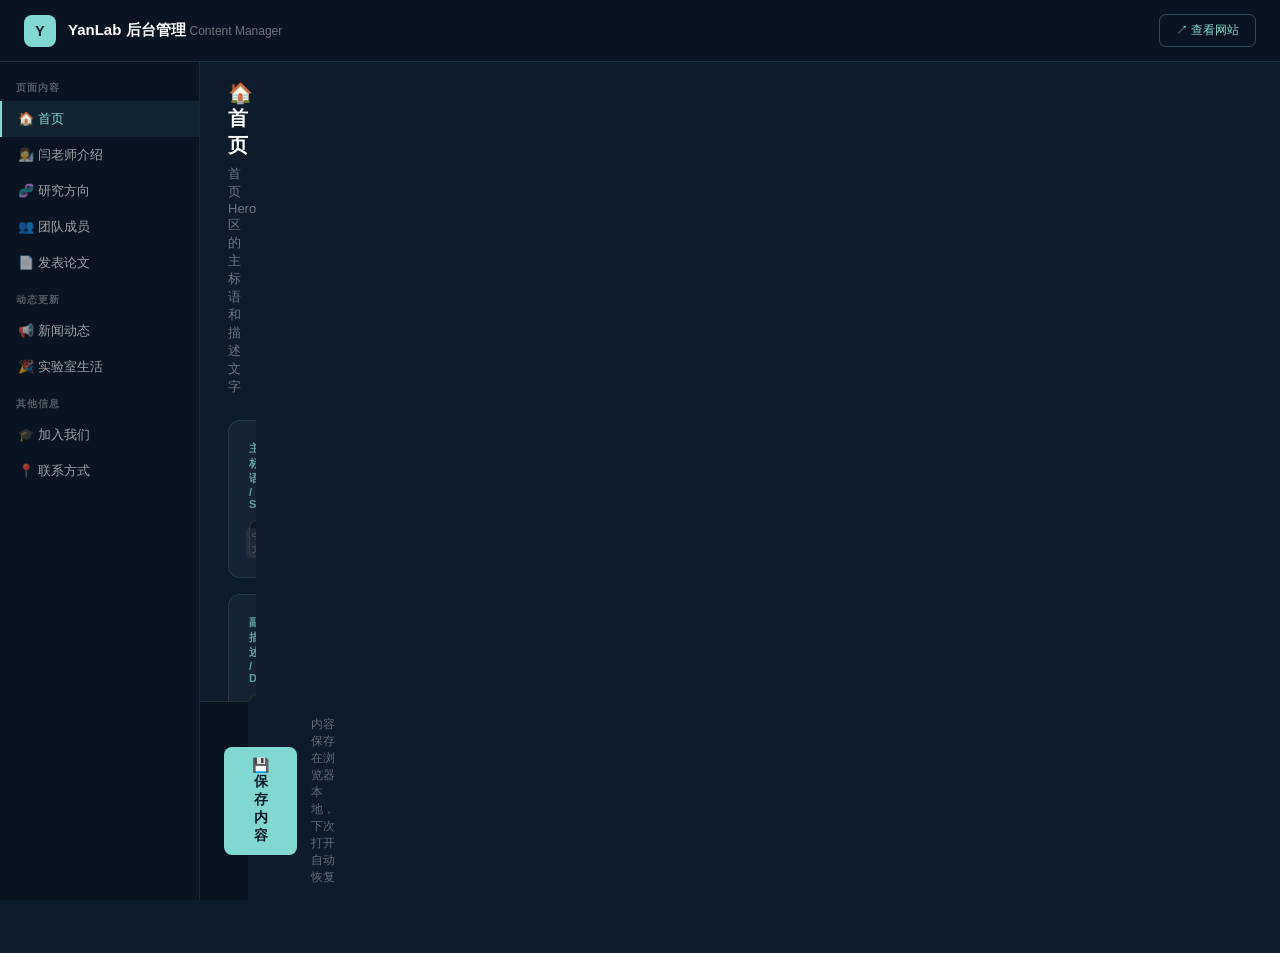
==== admin.html @ e9d288be "added admin" ====
<!DOCTYPE html>
<html lang="zh">
<head>
<meta charset="UTF-8">
<meta name="viewport" content="width=device-width, initial-scale=1.0">
<title>YanLab 后台管理</title>
<style>
  * { box-sizing: border-box; margin: 0; padding: 0; }
  body { font-family: -apple-system, 'Noto Sans SC', sans-serif; background: #0D1B2A; color: #E8F4F0; min-height: 100vh; }
  .topbar { background: #0A1420; border-bottom: 1px solid rgba(129,216,208,0.15); padding: 14px 24px; display: flex; align-items: center; gap: 12px; position: fixed; top:0; left:0; right:0; z-index:100; }
  .logo { width:32px;height:32px;background:#81D8D0;border-radius:8px;display:flex;align-items:center;justify-content:center;font-weight:700;color:#0D1B2A;font-size:14px; }
  .topbar-title { font-size:15px;font-weight:600;color:#fff; }
  .topbar-sub { font-size:12px;color:rgba(255,255,255,0.4);margin-left:4px; }
  .view-site { margin-left:auto;padding:7px 16px;border-radius:7px;border:1px solid rgba(129,216,208,0.3);background:transparent;color:#81D8D0;font-size:12px;cursor:pointer;text-decoration:none; }
  .view-site:hover { background:rgba(129,216,208,0.1); }
  .layout { display:grid;grid-template-columns:200px 1fr;margin-top:53px;height:calc(100vh - 53px); }
  .sidebar { background:#0A1420;border-right:1px solid rgba(129,216,208,0.1);padding:16px 0;overflow-y:auto;position:fixed;top:53px;bottom:0;width:200px; }
  .sidebar-section { font-size:10px;font-weight:600;letter-spacing:0.1em;text-transform:uppercase;color:rgba(255,255,255,0.3);padding:12px 16px 6px; }
  .sidebar-item { display:flex;align-items:center;gap:8px;padding:9px 16px;cursor:pointer;font-size:13px;color:rgba(255,255,255,0.6);border-left:2px solid transparent;transition:all 0.15s; }
  .sidebar-item:hover { color:#fff;background:rgba(129,216,208,0.06); }
  .sidebar-item.active { color:#81D8D0;border-left-color:#81D8D0;background:rgba(129,216,208,0.08); }
  .main { margin-left:200px;display:flex;flex-direction:column;height:calc(100vh - 53px); }
  .editor-area { flex:1;overflow-y:auto;padding:28px; }
  .page-title { font-size:20px;font-weight:600;color:#fff;margin-bottom:6px; }
  .page-desc { font-size:13px;color:rgba(255,255,255,0.4);margin-bottom:24px; }
  .field-group { background:rgba(255,255,255,0.04);border:1px solid rgba(129,216,208,0.12);border-radius:12px;padding:20px;margin-bottom:16px; }
  .field-label { font-size:11px;font-weight:600;text-transform:uppercase;letter-spacing:0.08em;color:rgba(129,216,208,0.7);margin-bottom:10px; }
  .bilingual { display:grid;grid-template-columns:1fr 1fr;gap:10px; }
  .input-wrap { position:relative; }
  .input-lang { position:absolute;top:8px;right:8px;font-size:9px;color:rgba(255,255,255,0.3);background:rgba(255,255,255,0.06);padding:2px 6px;border-radius:4px;pointer-events:none; }
  textarea,input[type=text] { width:100%;background:rgba(0,0,0,0.25);border:1px solid rgba(255,255,255,0.1);border-radius:8px;color:#E8F4F0;font-size:13px;padding:10px 12px;font-family:inherit;resize:vertical;transition:border-color 0.15s; }
  textarea { min-height:80px; }
  textarea:focus,input[type=text]:focus { outline:none;border-color:rgba(129,216,208,0.4); }
  .card { background:rgba(0,0,0,0.18);border:1px solid rgba(255,255,255,0.08);border-radius:10px;padding:16px;margin-bottom:12px;position:relative; }
  .card-header { display:flex;align-items:center;gap:10px;margin-bottom:12px; }
  .avatar-sm { width:36px;height:36px;border-radius:50%;background:#81D8D0;display:flex;align-items:center;justify-content:center;font-weight:700;color:#0D1B2A;font-size:14px;flex-shrink:0; }
  .role-select { background:rgba(0,0,0,0.3);border:1px solid rgba(255,255,255,0.12);border-radius:6px;color:#E8F4F0;font-size:12px;padding:6px 10px;font-family:inherit; }
  .remove-btn { width:28px;height:28px;border-radius:6px;border:1px solid rgba(232,115,74,0.3);background:transparent;color:rgba(232,115,74,0.7);cursor:pointer;font-size:14px;display:flex;align-items:center;justify-content:center;flex-shrink:0; }
  .remove-btn:hover { background:rgba(232,115,74,0.12);color:#E8734A; }
  .add-btn { width:100%;padding:10px;border:1.5px dashed rgba(129,216,208,0.3);border-radius:8px;background:transparent;color:rgba(129,216,208,0.6);cursor:pointer;font-size:13px;font-family:inherit;transition:all 0.15s; }
  .add-btn:hover { border-color:rgba(129,216,208,0.6);color:#81D8D0;background:rgba(129,216,208,0.05); }
  .badge-toggle { padding:4px 12px;border-radius:20px;font-size:11px;cursor:pointer;border:1px solid;transition:all 0.15s;font-family:inherit; }
  .badge-off { border-color:rgba(255,255,255,0.15);color:rgba(255,255,255,0.4);background:transparent; }
  .badge-on { border-color:#F5C842;color:#F5C842;background:rgba(245,200,66,0.1); }
  .photo-grid { display:grid;grid-template-columns:90px 1fr;gap:14px;align-items:start; }
  .photo-thumb { width:90px;height:90px;border-radius:8px;background:rgba(129,216,208,0.08);border:1.5px dashed rgba(129,216,208,0.2);display:flex;align-items:center;justify-content:center;font-size:26px;overflow:hidden; }
  .photo-thumb img { width:100%;height:100%;object-fit:cover; }
  .save-bar { background:#0A1420;border-top:1px solid rgba(129,216,208,0.15);padding:14px 24px;display:flex;align-items:center;gap:14px;flex-shrink:0; }
  .save-btn { padding:10px 28px;border-radius:8px;border:none;cursor:pointer;font-size:14px;font-weight:600;font-family:inherit;background:#81D8D0;color:#0D1B2A;transition:all 0.2s; }
  .save-btn:hover { background:#9AE8E0; transform:translateY(-1px); }
  .save-btn:disabled { opacity:0.5;cursor:default;transform:none; }
  .save-hint { font-size:12px;color:rgba(255,255,255,0.35); }
  .toast { position:fixed;bottom:80px;right:24px;background:#81D8D0;color:#0D1B2A;padding:12px 20px;border-radius:10px;font-size:13px;font-weight:600;transform:translateY(20px);opacity:0;transition:all 0.3s;pointer-events:none; }
  .toast.show { transform:translateY(0);opacity:1; }
  .note { background:rgba(245,200,66,0.08);border:1px solid rgba(245,200,66,0.2);border-radius:8px;padding:12px 16px;font-size:12px;color:rgba(245,200,66,0.8);margin-bottom:20px;line-height:1.6; }
</style>
</head>
<body>

<div class="topbar">
  <div class="logo">Y</div>
  <div><span class="topbar-title">YanLab 后台管理</span><span class="topbar-sub">Content Manager</span></div>
  <a href="/index.html" class="view-site" target="_blank">↗ 查看网站</a>
</div>

<div class="layout">
  <div class="sidebar">
    <div class="sidebar-section">页面内容</div>
    <div class="sidebar-item active" data-page="home">🏠 首页</div>
    <div class="sidebar-item" data-page="pi">👩‍🔬 闫老师介绍</div>
    <div class="sidebar-item" data-page="research">🧬 研究方向</div>
    <div class="sidebar-item" data-page="team">👥 团队成员</div>
    <div class="sidebar-item" data-page="publications">📄 发表论文</div>
    <div class="sidebar-section">动态更新</div>
    <div class="sidebar-item" data-page="news">📢 新闻动态</div>
    <div class="sidebar-item" data-page="lablife">🎉 实验室生活</div>
    <div class="sidebar-section">其他信息</div>
    <div class="sidebar-item" data-page="joinus">🎓 加入我们</div>
    <div class="sidebar-item" data-page="contact">📍 联系方式</div>
  </div>

  <div class="main">
    <div class="editor-area" id="editor"></div>
    <div class="save-bar">
      <button class="save-btn" id="save-btn" onclick="save()">💾 保存内容</button>
      <span class="save-hint">内容保存在浏览器本地，下次打开自动恢复</span>
    </div>
  </div>
</div>

<div class="toast" id="toast">✅ 保存成功！</div>

<script>
// ── Default content ─────────────────────────────────────────────
const DEFAULTS = {
  home: {
    slogan_zh:'探索生命起点的奥秘', slogan_en:'Decoding the origins of life',
    desc_zh:'我们致力于揭示人类早期生命发育的遗传与表观遗传调控规律，让更多家庭实现健康生育的梦想。',
    desc_en:'We unravel the genetic and epigenetic logic of early human development, helping more families realize the dream of healthy reproduction.',
  },
  pi: {
    name_zh:'闫丽盈', name_en:'Liying Yan',
    title_zh:'研究员 · 博士生导师 · 科研处处长',
    title_en:'Principal Investigator · PhD Supervisor · Director of Research Office',
    tag1_zh:'国家杰出青年科学基金获得者', tag1_en:'NSFC Distinguished Young Scholar',
    tag2_zh:'辅助生殖教育部重点实验室副主任', tag2_en:'Deputy Director, MOE Key Lab of ART',
    bio_zh:'闫丽盈研究员现任职于北京大学第三医院生殖医学科，担任科研处处长及辅助生殖教育部重点实验室副主任。她是国家杰出青年科学基金获得者，长期致力于人类早期胚胎发育的遗传与表观遗传调控研究。\n\n作为通讯或第一作者，她已在 Nature、Cell、Nature Genetics、Molecular Cell 等国际顶级期刊发表论文45篇，两次入选"中国科学十大进展"。',
    bio_en:'Prof. Liying Yan is a Principal Investigator at the Reproductive Medicine Center, PUTH, where she also serves as Director of the Research Office. She is a recipient of the NSFC Distinguished Young Scholar Award, and has published 45 papers in top journals including Nature, Cell, and Nature Genetics.',
    quote_zh:'请在这里填写闫老师的寄语或座右铭。',
    quote_en:'A quote or message from Prof. Yan — to be filled.',
    email:'yanliying@bjmu.edu.cn',
  },
  research: { areas:[
    {icon:'🧬', title_zh:'生殖遗传与胚胎诊断', title_en:'Reproductive Genetics & Embryo Diagnosis', desc_zh:'开发基于转录组测序的胚胎着床前遗传学检测新方法，提高单基因病筛查的准确性与适用范围。', desc_en:'Developing transcriptome-based preimplantation genetic testing methods to improve accuracy and applicability for monogenic disease screening.'},
    {icon:'🔬', title_zh:'表观遗传调控机制', title_en:'Epigenetic Regulation Mechanisms', desc_zh:'系统研究人类早期胚胎及原始生殖细胞发育过程中的DNA甲基化调控机制。', desc_en:'Systematically studying DNA methylation regulation during human early embryo and primordial germ cell development.'},
    {icon:'👶', title_zh:'辅助生殖技术临床转化', title_en:'Translational Assisted Reproduction', desc_zh:'将基础研究成果成功转化为临床应用，提高辅助生殖治疗成功率。', desc_en:'Translating basic findings into clinical applications to improve ART success rates and help infertile families.'},
  ]},
  team: { members:[
    {name_zh:'闫丽盈', name_en:'Liying Yan', role:'PI', focus_zh:'生殖遗传 · 表观遗传 · 辅助生殖', focus_en:'Reproductive genetics · Epigenetics · ART', email:'yanliying@bjmu.edu.cn', photo:''},
    {name_zh:'待填写', name_en:'To be filled', role:'Postdoc', focus_zh:'研究方向待填', focus_en:'TBD', email:'', photo:''},
    {name_zh:'待填写', name_en:'To be filled', role:'PhD', focus_zh:'研究方向待填', focus_en:'TBD', email:'', photo:''},
  ]},
  publications: { papers:[
    {title:'Concurrent Preimplantation Genetic Testing and Competence Assessment of Human Embryos by Transcriptome Sequencing', authors:'Wang Y, Li Y, Zhu X, Yan L*, Qiao J*', journal:'Advanced Science', year:'2024', doi:'', cover:false, cited:false, advance:false},
  ]},
  news: { items:[
    {date:'2024-06-20', title_zh:'团队在Advanced Science发表胚胎诊断新成果', title_en:'Team publishes embryo diagnostic method in Advanced Science', desc_zh:'基于RNA转录组测序实现胚胎单基因病诊断与着床潜能同步评估。', desc_en:'Concurrent preimplantation genetic testing and competence assessment via transcriptome sequencing.', tag_zh:'论文发表', tag_en:'Publication'},
  ]},
  lablife: { photos:[
    {url:'', caption_zh:'年度团建', caption_en:'Annual retreat', category:'团建'},
    {url:'', caption_zh:'毕业季', caption_en:'Graduation', category:'毕业'},
    {url:'', caption_zh:'节日聚餐', caption_en:'Holiday dinner', category:'聚餐'},
  ]},
  joinus: {
    intro_zh:'我们欢迎充满好奇心、勤奋踏实的伙伴加入。无论你处于学术生涯的哪个阶段，都真诚欢迎你来聊聊。',
    intro_en:'We welcome curious, dedicated people at any stage of their academic career. We\'d genuinely love to hear from you.',
    phd_zh:'生命科学/医学相关背景，对基础研究有热情与执着，具备良好的学习与沟通能力。', phd_en:'Background in life sciences or medicine, passion for basic research, good communication skills.',
    postdoc_zh:'生命科学相关方向博士学位，良好的英文写作与沟通能力，具备独立科研能力。', postdoc_en:'PhD in life sciences or related fields, strong English writing and communication, ability to conduct independent research.',
  },
  contact: {
    email:'yanliying@bjmu.edu.cn',
    address_zh:'北京市海淀区花园北路49号\n北京大学第三医院 生殖医学科\n邮编：100191',
    address_en:'49 North Garden Road, Haidian District\nReproductive Medicine Center, PUTH\nBeijing 100191, China',
    dept_zh:'北京大学第三医院（北医三院）', dept_en:'Peking University Third Hospital (PUTH)',
  }
};

// Load saved or use defaults
let S = JSON.parse(localStorage.getItem('yanlab_cms') || 'null') || JSON.parse(JSON.stringify(DEFAULTS));

let cur = 'home';

// ── Helpers ──────────────────────────────────────────────────────
const $ = id => document.getElementById(id);
const set = (path, val) => {
  const parts = path.split('.');
  let obj = S;
  for (let i=0; i<parts.length-1; i++) obj = obj[parts[i]];
  obj[parts[parts.length-1]] = val;
};

function inp(path, value, opts={}) {
  const { ph='', multi=false, rows=3 } = opts;
  const tag = multi ? 'textarea' : 'input type="text"';
  const close = multi ? 'textarea' : 'input';
  const style = multi ? ` style="min-height:${rows*28}px"` : '';
  const val = value || '';
  return multi
    ? `<textarea${style} data-path="${path}" placeholder="${ph}" oninput="set('${path}',this.value)">${val}</textarea>`
    : `<input type="text" data-path="${path}" placeholder="${ph}" value="${val.replace(/"/g,'&quot;')}" oninput="set('${path}',this.value)">`;
}

function bi(labelZh, labelEn, pathZh, pathEn, opts={}) {
  return `<div class="field-group">
    <div class="field-label">${labelZh} / ${labelEn}</div>
    <div class="bilingual">
      <div class="input-wrap">${inp(pathZh, eval(`S.${pathZh}`), opts)}<span class="input-lang">中文</span></div>
      <div class="input-wrap">${inp(pathEn, eval(`S.${pathEn}`), opts)}<span class="input-lang">EN</span></div>
    </div>
  </div>`;
}

// ── Page renderers ────────────────────────────────────────────────
const PAGES = {
  home: () => `
    <div class="page-title">🏠 首页</div>
    <div class="page-desc">首页 Hero 区的主标语和描述文字</div>
    ${bi('主标语','Slogan','home.slogan_zh','home.slogan_en')}
    ${bi('副描述','Description','home.desc_zh','home.desc_en',{multi:true})}`,

  pi: () => `
    <div class="page-title">👩‍🔬 闫老师介绍</div>
    <div class="page-desc">关于PI页面的所有文字内容</div>
    ${bi('姓名','Name','pi.name_zh','pi.name_en')}
    ${bi('职称','Title','pi.title_zh','pi.title_en')}
    ${bi('身份标签1','Badge 1','pi.tag1_zh','pi.tag1_en')}
    ${bi('身份标签2','Badge 2','pi.tag2_zh','pi.tag2_en')}
    ${bi('个人简介','Biography','pi.bio_zh','pi.bio_en',{multi:true,rows:5})}
    ${bi('寄语/座右铭','Quote','pi.quote_zh','pi.quote_en',{multi:true})}
    <div class="field-group"><div class="field-label">联系邮箱 Email</div>${inp('pi.email',S.pi.email,{ph:'example@bjmu.edu.cn'})}</div>`,

  research: () => `
    <div class="page-title">🧬 研究方向</div>
    <div class="page-desc">三大研究方向的标题和描述</div>
    ${S.research.areas.map((a,i)=>`
    <div class="field-group">
      <div class="field-label">${a.icon} 方向 ${i+1}</div>
      <div class="bilingual" style="margin-bottom:10px;">
        <div class="input-wrap"><input type="text" value="${a.title_zh}" placeholder="标题中文" oninput="S.research.areas[${i}].title_zh=this.value"><span class="input-lang">标题中</span></div>
        <div class="input-wrap"><input type="text" value="${a.title_en}" placeholder="Title EN" oninput="S.research.areas[${i}].title_en=this.value"><span class="input-lang">Title EN</span></div>
      </div>
      <div class="bilingual">
        <div class="input-wrap"><textarea oninput="S.research.areas[${i}].desc_zh=this.value">${a.desc_zh}</textarea><span class="input-lang">描述中</span></div>
        <div class="input-wrap"><textarea oninput="S.research.areas[${i}].desc_en=this.value">${a.desc_en}</textarea><span class="input-lang">Desc EN</span></div>
      </div>
    </div>`).join('')}`,

  team: () => `
    <div class="page-title">👥 团队成员</div>
    <div class="page-desc">管理所有成员。照片填 Google Drive 链接（格式：https://drive.google.com/uc?id=文件ID）</div>
    <div id="members-list">${S.team.members.map(memberCard).join('')}</div>
    <button class="add-btn" onclick="addMember()">＋ 添加成员</button>`,

  publications: () => `
    <div class="page-title">📄 发表论文</div>
    <div class="page-desc">管理论文列表，点击徽章标记特殊论文</div>
    <div id="pubs-list">${S.publications.papers.map(pubCard).join('')}</div>
    <button class="add-btn" onclick="addPub()">＋ 添加论文</button>`,

  news: () => `
    <div class="page-title">📢 新闻动态</div>
    <div class="page-desc">发布实验室最新动态，最新的放最上面</div>
    <div id="news-list">${S.news.items.map(newsCard).join('')}</div>
    <button class="add-btn" onclick="addNews()">＋ 添加动态</button>`,

  lablife: () => `
    <div class="page-title">🎉 实验室生活</div>
    <div class="page-desc">管理 Polaroid 照片墙。图片链接格式：https://drive.google.com/uc?id=你的文件ID</div>
    <div class="note">💡 上传照片到 Google Drive → 右键 → 共享 → 任何人可查看 → 复制链接ID → 粘贴到下方</div>
    <div id="photos-list">${S.lablife.photos.map(photoCard).join('')}</div>
    <button class="add-btn" onclick="addPhoto()">＋ 添加照片</button>`,

  joinus: () => `
    <div class="page-title">🎓 加入我们</div>
    <div class="page-desc">招生信息和欢迎语</div>
    ${bi('页面介绍语','Intro','joinus.intro_zh','joinus.intro_en',{multi:true})}
    ${bi('博士生要求','PhD requirements','joinus.phd_zh','joinus.phd_en',{multi:true})}
    ${bi('博士后要求','Postdoc requirements','joinus.postdoc_zh','joinus.postdoc_en',{multi:true})}`,

  contact: () => `
    <div class="page-title">📍 联系方式</div>
    <div class="page-desc">更新实验室联系信息</div>
    <div class="field-group"><div class="field-label">联系邮箱</div>${inp('contact.email',S.contact.email)}</div>
    ${bi('实验室地址','Address','contact.address_zh','contact.address_en',{multi:true})}
    ${bi('所属机构','Institution','contact.dept_zh','contact.dept_en')}`,
};

function memberCard(m, i) {
  return `<div class="card">
    <div class="card-header">
      <div class="avatar-sm">${(m.name_zh||'?')[0]}</div>
      <input type="text" value="${m.name_zh||''}" placeholder="中文姓名" oninput="S.team.members[${i}].name_zh=this.value" style="flex:1;">
      <select class="role-select" onchange="S.team.members[${i}].role=this.value">
        ${['PI','Postdoc','PhD','Master','Undergrad','Staff'].map(r=>`<option ${m.role===r?'selected':''}>${r}</option>`).join('')}
      </select>
      <button class="remove-btn" onclick="S.team.members.splice(${i},1);render()">✕</button>
    </div>
    <div class="bilingual" style="margin-bottom:8px;">
      <input type="text" value="${m.name_en||''}" placeholder="English name" oninput="S.team.members[${i}].name_en=this.value">
      <input type="text" value="${m.email||''}" placeholder="邮箱 Email" oninput="S.team.members[${i}].email=this.value">
    </div>
    <div class="bilingual" style="margin-bottom:8px;">
      <input type="text" value="${m.focus_zh||''}" placeholder="研究方向（中文）" oninput="S.team.members[${i}].focus_zh=this.value">
      <input type="text" value="${m.focus_en||''}" placeholder="Research focus (EN)" oninput="S.team.members[${i}].focus_en=this.value">
    </div>
    <input type="text" value="${m.photo||''}" placeholder="头像链接（Google Drive: https://drive.google.com/uc?id=...）" oninput="S.team.members[${i}].photo=this.value">
  </div>`;
}

function pubCard(p, i) {
  const tog = (key, label) => `<button class="badge-toggle ${p[key]?'badge-on':'badge-off'}" onclick="S.publications.papers[${i}].${key}=!S.publications.papers[${i}].${key};render()">${label}</button>`;
  return `<div class="card">
    <div style="display:flex;gap:8px;margin-bottom:12px;flex-wrap:wrap;align-items:center;">
      ${tog('cover','📰 封面')}${tog('cited','🔥 高被引')}${tog('advance','🏆 十大进展')}
      <button class="remove-btn" style="margin-left:auto;" onclick="S.publications.papers.splice(${i},1);render()">✕</button>
    </div>
    <input type="text" value="${p.title||''}" placeholder="论文标题 Title" oninput="S.publications.papers[${i}].title=this.value" style="margin-bottom:8px;">
    <input type="text" value="${p.authors||''}" placeholder="作者列表 Authors（用**闫丽盈**加粗）" oninput="S.publications.papers[${i}].authors=this.value" style="margin-bottom:8px;">
    <div class="bilingual" style="margin-bottom:8px;">
      <input type="text" value="${p.journal||''}" placeholder="期刊 Journal" oninput="S.publications.papers[${i}].journal=this.value">
      <input type="text" value="${p.year||''}" placeholder="年份 Year" oninput="S.publications.papers[${i}].year=this.value">
    </div>
    <input type="text" value="${p.doi||''}" placeholder="DOI 链接（可选）" oninput="S.publications.papers[${i}].doi=this.value">
  </div>`;
}

function newsCard(n, i) {
  return `<div class="card">
    <div style="display:flex;gap:8px;margin-bottom:10px;align-items:center;">
      <input type="text" value="${n.date||''}" placeholder="日期 2024-06-20" oninput="S.news.items[${i}].date=this.value" style="width:130px;flex-shrink:0;">
      <input type="text" value="${n.tag_zh||''}" placeholder="标签中文" oninput="S.news.items[${i}].tag_zh=this.value">
      <input type="text" value="${n.tag_en||''}" placeholder="Tag EN" oninput="S.news.items[${i}].tag_en=this.value">
      <button class="remove-btn" onclick="S.news.items.splice(${i},1);render()">✕</button>
    </div>
    <div class="bilingual" style="margin-bottom:8px;">
      <input type="text" value="${n.title_zh||''}" placeholder="标题（中文）" oninput="S.news.items[${i}].title_zh=this.value">
      <input type="text" value="${n.title_en||''}" placeholder="Title (EN)" oninput="S.news.items[${i}].title_en=this.value">
    </div>
    <div class="bilingual">
      <textarea oninput="S.news.items[${i}].desc_zh=this.value" placeholder="简介（中文）" style="min-height:60px;">${n.desc_zh||''}</textarea>
      <textarea oninput="S.news.items[${i}].desc_en=this.value" placeholder="Description (EN)" style="min-height:60px;">${n.desc_en||''}</textarea>
    </div>
  </div>`;
}

function photoCard(p, i) {
  return `<div class="card">
    <div class="photo-grid">
      <div class="photo-thumb">${p.url?`<img src="${p.url}" onerror="this.style.display='none'">`:'📸'}</div>
      <div>
        <input type="text" value="${p.url||''}" placeholder="图片链接 https://drive.google.com/uc?id=..." oninput="S.lablife.photos[${i}].url=this.value;render()" style="margin-bottom:8px;">
        <div class="bilingual">
          <input type="text" value="${p.caption_zh||''}" placeholder="说明（中文）" oninput="S.lablife.photos[${i}].caption_zh=this.value">
          <input type="text" value="${p.caption_en||''}" placeholder="Caption (EN)" oninput="S.lablife.photos[${i}].caption_en=this.value">
        </div>
      </div>
    </div>
    <button class="remove-btn" style="position:absolute;right:12px;top:12px;" onclick="S.lablife.photos.splice(${i},1);render()">✕</button>
  </div>`;
}

function addMember(){ S.team.members.push({name_zh:'新成员',name_en:'New member',role:'PhD',focus_zh:'',focus_en:'',email:'',photo:''}); render(); }
function addPub(){ S.publications.papers.unshift({title:'',authors:'',journal:'',year:new Date().getFullYear()+'',doi:'',cover:false,cited:false,advance:false}); render(); }
function addNews(){ S.news.items.unshift({date:new Date().toISOString().slice(0,10),title_zh:'',title_en:'',desc_zh:'',desc_en:'',tag_zh:'实验室动态',tag_en:'Lab Update'}); render(); }
function addPhoto(){ S.lablife.photos.push({url:'',caption_zh:'',caption_en:'',category:'日常'}); render(); }

function render() {
  $('editor').innerHTML = PAGES[cur]();
}

function showPage(name) {
  cur = name;
  document.querySelectorAll('.sidebar-item').forEach(el => el.classList.toggle('active', el.dataset.page === name));
  render();
  $('editor').scrollTop = 0;
}

function save() {
  localStorage.setItem('yanlab_cms', JSON.stringify(S));
  // Also save to a global variable that other pages can read
  window.YANLAB_CONTENT = S;
  const t = $('toast');
  t.classList.add('show');
  setTimeout(() => t.classList.remove('show'), 2500);
}

// Sidebar click
document.querySelectorAll('.sidebar-item').forEach(el => {
  el.addEventListener('click', () => showPage(el.dataset.page));
});

render();
</script>
</body>
</html>
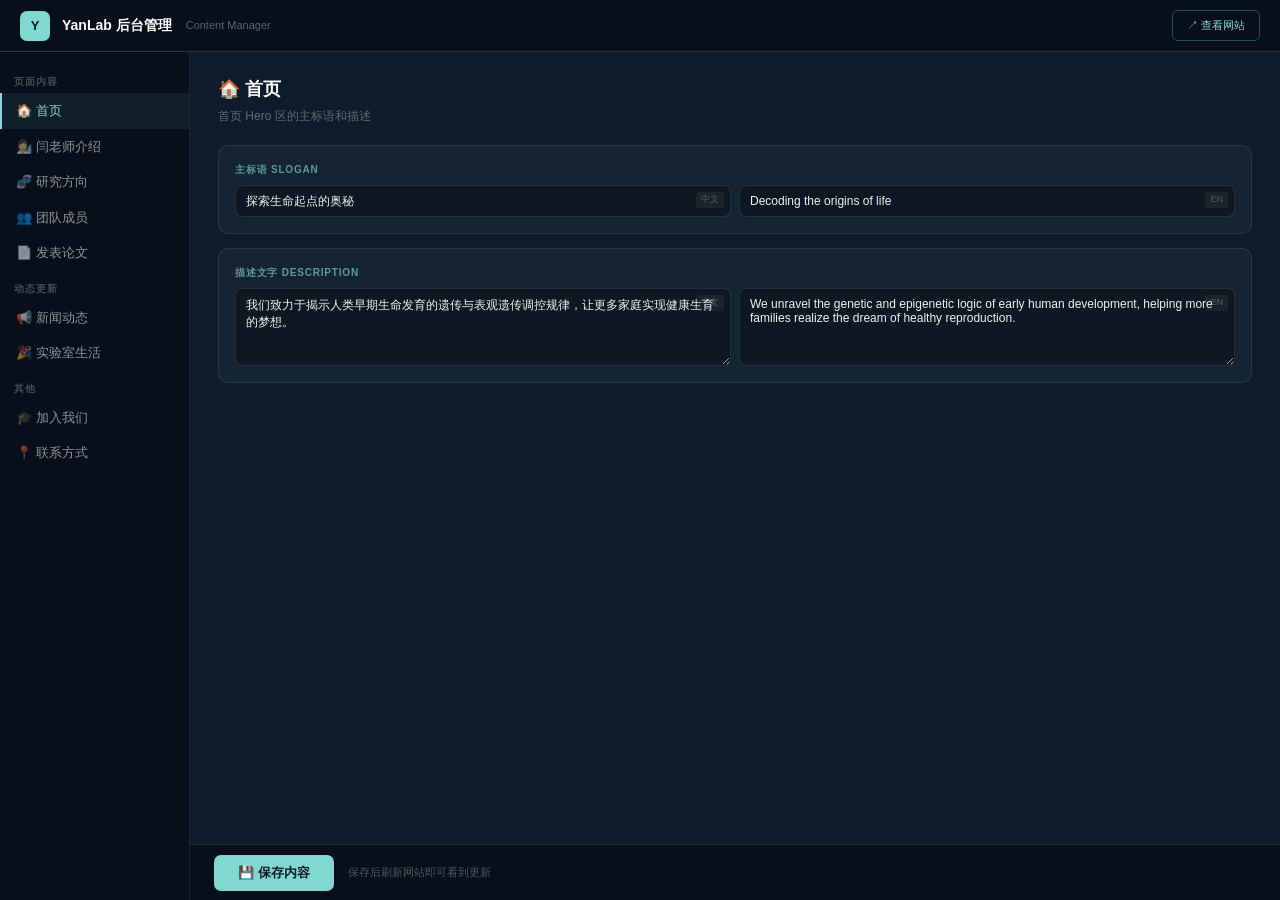
==== commit 7e22a712: "fixed admin 2" ====
--- a/admin.html
+++ b/admin.html
@@ -5,361 +5,364 @@
 <meta name="viewport" content="width=device-width, initial-scale=1.0">
 <title>YanLab 后台管理</title>
 <style>
-  * { box-sizing: border-box; margin: 0; padding: 0; }
-  body { font-family: -apple-system, 'Noto Sans SC', sans-serif; background: #0D1B2A; color: #E8F4F0; min-height: 100vh; }
-  .topbar { background: #0A1420; border-bottom: 1px solid rgba(129,216,208,0.15); padding: 14px 24px; display: flex; align-items: center; gap: 12px; position: fixed; top:0; left:0; right:0; z-index:100; }
-  .logo { width:32px;height:32px;background:#81D8D0;border-radius:8px;display:flex;align-items:center;justify-content:center;font-weight:700;color:#0D1B2A;font-size:14px; }
-  .topbar-title { font-size:15px;font-weight:600;color:#fff; }
-  .topbar-sub { font-size:12px;color:rgba(255,255,255,0.4);margin-left:4px; }
-  .view-site { margin-left:auto;padding:7px 16px;border-radius:7px;border:1px solid rgba(129,216,208,0.3);background:transparent;color:#81D8D0;font-size:12px;cursor:pointer;text-decoration:none; }
-  .view-site:hover { background:rgba(129,216,208,0.1); }
-  .layout { display:grid;grid-template-columns:200px 1fr;margin-top:53px;height:calc(100vh - 53px); }
-  .sidebar { background:#0A1420;border-right:1px solid rgba(129,216,208,0.1);padding:16px 0;overflow-y:auto;position:fixed;top:53px;bottom:0;width:200px; }
-  .sidebar-section { font-size:10px;font-weight:600;letter-spacing:0.1em;text-transform:uppercase;color:rgba(255,255,255,0.3);padding:12px 16px 6px; }
-  .sidebar-item { display:flex;align-items:center;gap:8px;padding:9px 16px;cursor:pointer;font-size:13px;color:rgba(255,255,255,0.6);border-left:2px solid transparent;transition:all 0.15s; }
-  .sidebar-item:hover { color:#fff;background:rgba(129,216,208,0.06); }
-  .sidebar-item.active { color:#81D8D0;border-left-color:#81D8D0;background:rgba(129,216,208,0.08); }
-  .main { margin-left:200px;display:flex;flex-direction:column;height:calc(100vh - 53px); }
-  .editor-area { flex:1;overflow-y:auto;padding:28px; }
-  .page-title { font-size:20px;font-weight:600;color:#fff;margin-bottom:6px; }
-  .page-desc { font-size:13px;color:rgba(255,255,255,0.4);margin-bottom:24px; }
-  .field-group { background:rgba(255,255,255,0.04);border:1px solid rgba(129,216,208,0.12);border-radius:12px;padding:20px;margin-bottom:16px; }
-  .field-label { font-size:11px;font-weight:600;text-transform:uppercase;letter-spacing:0.08em;color:rgba(129,216,208,0.7);margin-bottom:10px; }
-  .bilingual { display:grid;grid-template-columns:1fr 1fr;gap:10px; }
-  .input-wrap { position:relative; }
-  .input-lang { position:absolute;top:8px;right:8px;font-size:9px;color:rgba(255,255,255,0.3);background:rgba(255,255,255,0.06);padding:2px 6px;border-radius:4px;pointer-events:none; }
-  textarea,input[type=text] { width:100%;background:rgba(0,0,0,0.25);border:1px solid rgba(255,255,255,0.1);border-radius:8px;color:#E8F4F0;font-size:13px;padding:10px 12px;font-family:inherit;resize:vertical;transition:border-color 0.15s; }
-  textarea { min-height:80px; }
-  textarea:focus,input[type=text]:focus { outline:none;border-color:rgba(129,216,208,0.4); }
-  .card { background:rgba(0,0,0,0.18);border:1px solid rgba(255,255,255,0.08);border-radius:10px;padding:16px;margin-bottom:12px;position:relative; }
-  .card-header { display:flex;align-items:center;gap:10px;margin-bottom:12px; }
-  .avatar-sm { width:36px;height:36px;border-radius:50%;background:#81D8D0;display:flex;align-items:center;justify-content:center;font-weight:700;color:#0D1B2A;font-size:14px;flex-shrink:0; }
-  .role-select { background:rgba(0,0,0,0.3);border:1px solid rgba(255,255,255,0.12);border-radius:6px;color:#E8F4F0;font-size:12px;padding:6px 10px;font-family:inherit; }
-  .remove-btn { width:28px;height:28px;border-radius:6px;border:1px solid rgba(232,115,74,0.3);background:transparent;color:rgba(232,115,74,0.7);cursor:pointer;font-size:14px;display:flex;align-items:center;justify-content:center;flex-shrink:0; }
-  .remove-btn:hover { background:rgba(232,115,74,0.12);color:#E8734A; }
-  .add-btn { width:100%;padding:10px;border:1.5px dashed rgba(129,216,208,0.3);border-radius:8px;background:transparent;color:rgba(129,216,208,0.6);cursor:pointer;font-size:13px;font-family:inherit;transition:all 0.15s; }
-  .add-btn:hover { border-color:rgba(129,216,208,0.6);color:#81D8D0;background:rgba(129,216,208,0.05); }
-  .badge-toggle { padding:4px 12px;border-radius:20px;font-size:11px;cursor:pointer;border:1px solid;transition:all 0.15s;font-family:inherit; }
-  .badge-off { border-color:rgba(255,255,255,0.15);color:rgba(255,255,255,0.4);background:transparent; }
-  .badge-on { border-color:#F5C842;color:#F5C842;background:rgba(245,200,66,0.1); }
-  .photo-grid { display:grid;grid-template-columns:90px 1fr;gap:14px;align-items:start; }
-  .photo-thumb { width:90px;height:90px;border-radius:8px;background:rgba(129,216,208,0.08);border:1.5px dashed rgba(129,216,208,0.2);display:flex;align-items:center;justify-content:center;font-size:26px;overflow:hidden; }
-  .photo-thumb img { width:100%;height:100%;object-fit:cover; }
-  .save-bar { background:#0A1420;border-top:1px solid rgba(129,216,208,0.15);padding:14px 24px;display:flex;align-items:center;gap:14px;flex-shrink:0; }
-  .save-btn { padding:10px 28px;border-radius:8px;border:none;cursor:pointer;font-size:14px;font-weight:600;font-family:inherit;background:#81D8D0;color:#0D1B2A;transition:all 0.2s; }
-  .save-btn:hover { background:#9AE8E0; transform:translateY(-1px); }
-  .save-btn:disabled { opacity:0.5;cursor:default;transform:none; }
-  .save-hint { font-size:12px;color:rgba(255,255,255,0.35); }
-  .toast { position:fixed;bottom:80px;right:24px;background:#81D8D0;color:#0D1B2A;padding:12px 20px;border-radius:10px;font-size:13px;font-weight:600;transform:translateY(20px);opacity:0;transition:all 0.3s;pointer-events:none; }
-  .toast.show { transform:translateY(0);opacity:1; }
-  .note { background:rgba(245,200,66,0.08);border:1px solid rgba(245,200,66,0.2);border-radius:8px;padding:12px 16px;font-size:12px;color:rgba(245,200,66,0.8);margin-bottom:20px;line-height:1.6; }
+html, body {
+  margin: 0 !important;
+  padding: 0 !important;
+  width: 100% !important;
+  height: 100% !important;
+  overflow: hidden !important;
+  font-family: -apple-system, 'PingFang SC', 'Noto Sans SC', sans-serif !important;
+  background: #0D1B2A !important;
+  color: #E8F4F0 !important;
+  font-size: 14px !important;
+  line-height: 1.5 !important;
+}
+*, *::before, *::after { box-sizing: border-box !important; }
+
+#app {
+  display: flex;
+  flex-direction: column;
+  width: 100vw;
+  height: 100vh;
+  overflow: hidden;
+}
+
+/* Top bar */
+#topbar {
+  height: 52px;
+  min-height: 52px;
+  background: #060F1A;
+  border-bottom: 1px solid rgba(129,216,208,0.2);
+  display: flex;
+  align-items: center;
+  padding: 0 20px;
+  gap: 12px;
+  flex-shrink: 0;
+  z-index: 10;
+}
+.t-logo { width:30px;height:30px;background:#81D8D0;border-radius:7px;display:flex;align-items:center;justify-content:center;font-weight:700;color:#0D1B2A;font-size:13px;flex-shrink:0; }
+.t-title { font-size:14px;font-weight:600;color:#fff; }
+.t-sub { font-size:11px;color:rgba(255,255,255,0.35);margin-left:2px; }
+.t-link { margin-left:auto;padding:6px 14px;border-radius:6px;border:1px solid rgba(129,216,208,0.3);background:transparent;color:#81D8D0;font-size:11px;cursor:pointer;text-decoration:none;white-space:nowrap; }
+
+/* Body: sidebar + main */
+#body {
+  display: flex;
+  flex: 1;
+  overflow: hidden;
+  width: 100%;
+}
+
+/* Sidebar */
+#sidebar {
+  width: 190px;
+  min-width: 190px;
+  background: #060F1A;
+  border-right: 1px solid rgba(129,216,208,0.12);
+  overflow-y: auto;
+  flex-shrink: 0;
+  padding: 12px 0;
+}
+.s-section { font-size:10px;font-weight:600;letter-spacing:0.1em;text-transform:uppercase;color:rgba(255,255,255,0.25);padding:10px 14px 4px; }
+.s-item { display:flex;align-items:center;gap:8px;padding:8px 14px;cursor:pointer;font-size:13px;color:rgba(255,255,255,0.55);border-left:2px solid transparent;transition:all 0.12s;white-space:nowrap; }
+.s-item:hover { color:#fff;background:rgba(129,216,208,0.06); }
+.s-item.on { color:#81D8D0;border-left-color:#81D8D0;background:rgba(129,216,208,0.08);font-weight:500; }
+
+/* Main */
+#main {
+  flex: 1;
+  display: flex;
+  flex-direction: column;
+  overflow: hidden;
+  min-width: 0;
+}
+#editor {
+  flex: 1;
+  overflow-y: auto;
+  padding: 24px 28px;
+}
+
+/* Save bar */
+#savebar {
+  height: 56px;
+  min-height: 56px;
+  background: #060F1A;
+  border-top: 1px solid rgba(129,216,208,0.15);
+  display: flex;
+  align-items: center;
+  padding: 0 24px;
+  gap: 14px;
+  flex-shrink: 0;
+}
+#save-btn { padding:9px 24px;border-radius:7px;border:none;cursor:pointer;font-size:13px;font-weight:600;background:#81D8D0;color:#0D1B2A;transition:all 0.2s;font-family:inherit; }
+#save-btn:hover { background:#9AE8E0;transform:translateY(-1px); }
+.s-hint { font-size:11px;color:rgba(255,255,255,0.3); }
+#toast { position:fixed;bottom:70px;right:20px;background:#81D8D0;color:#0D1B2A;padding:10px 18px;border-radius:8px;font-size:13px;font-weight:600;opacity:0;pointer-events:none;transition:opacity 0.25s;z-index:999; }
+
+/* Editor content */
+.pg-title { font-size:18px;font-weight:600;color:#fff;margin-bottom:4px; }
+.pg-desc { font-size:12px;color:rgba(255,255,255,0.35);margin-bottom:20px; }
+.fg { background:rgba(255,255,255,0.04);border:1px solid rgba(129,216,208,0.12);border-radius:10px;padding:16px;margin-bottom:14px; }
+.fl { font-size:10px;font-weight:600;text-transform:uppercase;letter-spacing:0.08em;color:rgba(129,216,208,0.65);margin-bottom:8px; }
+.bi { display:grid;grid-template-columns:1fr 1fr;gap:8px; }
+.iw { position:relative; }
+.il { position:absolute;top:7px;right:7px;font-size:9px;color:rgba(255,255,255,0.25);background:rgba(255,255,255,0.05);padding:1px 5px;border-radius:3px;pointer-events:none; }
+textarea, input[type=text] {
+  display:block;width:100%;background:rgba(0,0,0,0.3);border:1px solid rgba(255,255,255,0.1);
+  border-radius:7px;color:#E8F4F0;font-size:12px;padding:8px 10px;font-family:inherit;
+  resize:vertical;transition:border-color 0.15s;margin:0;
+}
+textarea { min-height:72px; }
+textarea:focus, input[type=text]:focus { outline:none;border-color:rgba(129,216,208,0.4); }
+.card { background:rgba(0,0,0,0.2);border:1px solid rgba(255,255,255,0.08);border-radius:9px;padding:14px;margin-bottom:10px;position:relative; }
+.ch { display:flex;align-items:center;gap:8px;margin-bottom:10px; }
+.av { width:32px;height:32px;border-radius:50%;background:#81D8D0;display:flex;align-items:center;justify-content:center;font-weight:700;color:#0D1B2A;font-size:13px;flex-shrink:0; }
+select { background:rgba(0,0,0,0.35);border:1px solid rgba(255,255,255,0.12);border-radius:6px;color:#E8F4F0;font-size:12px;padding:5px 8px;font-family:inherit; }
+.xbtn { width:26px;height:26px;border-radius:5px;border:1px solid rgba(232,115,74,0.3);background:transparent;color:rgba(232,115,74,0.65);cursor:pointer;font-size:13px;display:flex;align-items:center;justify-content:center;flex-shrink:0; }
+.xbtn:hover { background:rgba(232,115,74,0.12);color:#E8734A; }
+.addbtn { width:100%;padding:9px;border:1.5px dashed rgba(129,216,208,0.25);border-radius:7px;background:transparent;color:rgba(129,216,208,0.55);cursor:pointer;font-size:12px;font-family:inherit;transition:all 0.15s;margin-top:4px; }
+.addbtn:hover { border-color:rgba(129,216,208,0.55);color:#81D8D0; }
+.bt { padding:4px 10px;border-radius:20px;font-size:11px;cursor:pointer;border:1px solid;font-family:inherit; }
+.bt-off { border-color:rgba(255,255,255,0.15);color:rgba(255,255,255,0.35);background:transparent; }
+.bt-on { border-color:#F5C842;color:#F5C842;background:rgba(245,200,66,0.1); }
+.note { background:rgba(245,200,66,0.07);border:1px solid rgba(245,200,66,0.18);border-radius:7px;padding:10px 14px;font-size:11px;color:rgba(245,200,66,0.75);margin-bottom:16px;line-height:1.6; }
+.pg { display:grid;grid-template-columns:80px 1fr;gap:12px;align-items:start; }
+.pthumb { width:80px;height:80px;border-radius:7px;background:rgba(129,216,208,0.07);border:1.5px dashed rgba(129,216,208,0.2);display:flex;align-items:center;justify-content:center;font-size:22px;overflow:hidden;flex-shrink:0; }
+.pthumb img { width:100%;height:100%;object-fit:cover; }
 </style>
 </head>
 <body>
-
-<div class="topbar">
-  <div class="logo">Y</div>
-  <div><span class="topbar-title">YanLab 后台管理</span><span class="topbar-sub">Content Manager</span></div>
-  <a href="/index.html" class="view-site" target="_blank">↗ 查看网站</a>
-</div>
-
-<div class="layout">
-  <div class="sidebar">
-    <div class="sidebar-section">页面内容</div>
-    <div class="sidebar-item active" data-page="home">🏠 首页</div>
-    <div class="sidebar-item" data-page="pi">👩‍🔬 闫老师介绍</div>
-    <div class="sidebar-item" data-page="research">🧬 研究方向</div>
-    <div class="sidebar-item" data-page="team">👥 团队成员</div>
-    <div class="sidebar-item" data-page="publications">📄 发表论文</div>
-    <div class="sidebar-section">动态更新</div>
-    <div class="sidebar-item" data-page="news">📢 新闻动态</div>
-    <div class="sidebar-item" data-page="lablife">🎉 实验室生活</div>
-    <div class="sidebar-section">其他信息</div>
-    <div class="sidebar-item" data-page="joinus">🎓 加入我们</div>
-    <div class="sidebar-item" data-page="contact">📍 联系方式</div>
-  </div>
-
-  <div class="main">
-    <div class="editor-area" id="editor"></div>
-    <div class="save-bar">
-      <button class="save-btn" id="save-btn" onclick="save()">💾 保存内容</button>
-      <span class="save-hint">内容保存在浏览器本地，下次打开自动恢复</span>
+<script>window.__ADMIN_PAGE__=true;</script>
+
+<div id="app">
+  <div id="topbar">
+    <div class="t-logo">Y</div>
+    <span class="t-title">YanLab 后台管理</span>
+    <span class="t-sub">Content Manager</span>
+    <a href="/index.html" class="t-link" target="_blank">↗ 查看网站</a>
+  </div>
+  <div id="body">
+    <div id="sidebar">
+      <div class="s-section">页面内容</div>
+      <div class="s-item on" data-p="home">🏠 首页</div>
+      <div class="s-item" data-p="pi">👩‍🔬 闫老师介绍</div>
+      <div class="s-item" data-p="research">🧬 研究方向</div>
+      <div class="s-item" data-p="team">👥 团队成员</div>
+      <div class="s-item" data-p="pubs">📄 发表论文</div>
+      <div class="s-section">动态更新</div>
+      <div class="s-item" data-p="news">📢 新闻动态</div>
+      <div class="s-item" data-p="life">🎉 实验室生活</div>
+      <div class="s-section">其他</div>
+      <div class="s-item" data-p="join">🎓 加入我们</div>
+      <div class="s-item" data-p="contact">📍 联系方式</div>
     </div>
-  </div>
-</div>
-
-<div class="toast" id="toast">✅ 保存成功！</div>
-
-<script>
-// ── Default content ─────────────────────────────────────────────
-const DEFAULTS = {
-  home: {
-    slogan_zh:'探索生命起点的奥秘', slogan_en:'Decoding the origins of life',
-    desc_zh:'我们致力于揭示人类早期生命发育的遗传与表观遗传调控规律，让更多家庭实现健康生育的梦想。',
-    desc_en:'We unravel the genetic and epigenetic logic of early human development, helping more families realize the dream of healthy reproduction.',
-  },
-  pi: {
-    name_zh:'闫丽盈', name_en:'Liying Yan',
-    title_zh:'研究员 · 博士生导师 · 科研处处长',
-    title_en:'Principal Investigator · PhD Supervisor · Director of Research Office',
-    tag1_zh:'国家杰出青年科学基金获得者', tag1_en:'NSFC Distinguished Young Scholar',
-    tag2_zh:'辅助生殖教育部重点实验室副主任', tag2_en:'Deputy Director, MOE Key Lab of ART',
-    bio_zh:'闫丽盈研究员现任职于北京大学第三医院生殖医学科，担任科研处处长及辅助生殖教育部重点实验室副主任。她是国家杰出青年科学基金获得者，长期致力于人类早期胚胎发育的遗传与表观遗传调控研究。\n\n作为通讯或第一作者，她已在 Nature、Cell、Nature Genetics、Molecular Cell 等国际顶级期刊发表论文45篇，两次入选"中国科学十大进展"。',
-    bio_en:'Prof. Liying Yan is a Principal Investigator at the Reproductive Medicine Center, PUTH, where she also serves as Director of the Research Office. She is a recipient of the NSFC Distinguished Young Scholar Award, and has published 45 papers in top journals including Nature, Cell, and Nature Genetics.',
-    quote_zh:'请在这里填写闫老师的寄语或座右铭。',
-    quote_en:'A quote or message from Prof. Yan — to be filled.',
-    email:'yanliying@bjmu.edu.cn',
-  },
-  research: { areas:[
-    {icon:'🧬', title_zh:'生殖遗传与胚胎诊断', title_en:'Reproductive Genetics & Embryo Diagnosis', desc_zh:'开发基于转录组测序的胚胎着床前遗传学检测新方法，提高单基因病筛查的准确性与适用范围。', desc_en:'Developing transcriptome-based preimplantation genetic testing methods to improve accuracy and applicability for monogenic disease screening.'},
-    {icon:'🔬', title_zh:'表观遗传调控机制', title_en:'Epigenetic Regulation Mechanisms', desc_zh:'系统研究人类早期胚胎及原始生殖细胞发育过程中的DNA甲基化调控机制。', desc_en:'Systematically studying DNA methylation regulation during human early embryo and primordial germ cell development.'},
-    {icon:'👶', title_zh:'辅助生殖技术临床转化', title_en:'Translational Assisted Reproduction', desc_zh:'将基础研究成果成功转化为临床应用，提高辅助生殖治疗成功率。', desc_en:'Translating basic findings into clinical applications to improve ART success rates and help infertile families.'},
-  ]},
-  team: { members:[
-    {name_zh:'闫丽盈', name_en:'Liying Yan', role:'PI', focus_zh:'生殖遗传 · 表观遗传 · 辅助生殖', focus_en:'Reproductive genetics · Epigenetics · ART', email:'yanliying@bjmu.edu.cn', photo:''},
-    {name_zh:'待填写', name_en:'To be filled', role:'Postdoc', focus_zh:'研究方向待填', focus_en:'TBD', email:'', photo:''},
-    {name_zh:'待填写', name_en:'To be filled', role:'PhD', focus_zh:'研究方向待填', focus_en:'TBD', email:'', photo:''},
-  ]},
-  publications: { papers:[
-    {title:'Concurrent Preimplantation Genetic Testing and Competence Assessment of Human Embryos by Transcriptome Sequencing', authors:'Wang Y, Li Y, Zhu X, Yan L*, Qiao J*', journal:'Advanced Science', year:'2024', doi:'', cover:false, cited:false, advance:false},
-  ]},
-  news: { items:[
-    {date:'2024-06-20', title_zh:'团队在Advanced Science发表胚胎诊断新成果', title_en:'Team publishes embryo diagnostic method in Advanced Science', desc_zh:'基于RNA转录组测序实现胚胎单基因病诊断与着床潜能同步评估。', desc_en:'Concurrent preimplantation genetic testing and competence assessment via transcriptome sequencing.', tag_zh:'论文发表', tag_en:'Publication'},
-  ]},
-  lablife: { photos:[
-    {url:'', caption_zh:'年度团建', caption_en:'Annual retreat', category:'团建'},
-    {url:'', caption_zh:'毕业季', caption_en:'Graduation', category:'毕业'},
-    {url:'', caption_zh:'节日聚餐', caption_en:'Holiday dinner', category:'聚餐'},
-  ]},
-  joinus: {
-    intro_zh:'我们欢迎充满好奇心、勤奋踏实的伙伴加入。无论你处于学术生涯的哪个阶段，都真诚欢迎你来聊聊。',
-    intro_en:'We welcome curious, dedicated people at any stage of their academic career. We\'d genuinely love to hear from you.',
-    phd_zh:'生命科学/医学相关背景，对基础研究有热情与执着，具备良好的学习与沟通能力。', phd_en:'Background in life sciences or medicine, passion for basic research, good communication skills.',
-    postdoc_zh:'生命科学相关方向博士学位，良好的英文写作与沟通能力，具备独立科研能力。', postdoc_en:'PhD in life sciences or related fields, strong English writing and communication, ability to conduct independent research.',
-  },
-  contact: {
-    email:'yanliying@bjmu.edu.cn',
-    address_zh:'北京市海淀区花园北路49号\n北京大学第三医院 生殖医学科\n邮编：100191',
-    address_en:'49 North Garden Road, Haidian District\nReproductive Medicine Center, PUTH\nBeijing 100191, China',
-    dept_zh:'北京大学第三医院（北医三院）', dept_en:'Peking University Third Hospital (PUTH)',
-  }
-};
-
-// Load saved or use defaults
-let S = JSON.parse(localStorage.getItem('yanlab_cms') || 'null') || JSON.parse(JSON.stringify(DEFAULTS));
-
-let cur = 'home';
-
-// ── Helpers ──────────────────────────────────────────────────────
-const $ = id => document.getElementById(id);
-const set = (path, val) => {
-  const parts = path.split('.');
-  let obj = S;
-  for (let i=0; i<parts.length-1; i++) obj = obj[parts[i]];
-  obj[parts[parts.length-1]] = val;
-};
-
-function inp(path, value, opts={}) {
-  const { ph='', multi=false, rows=3 } = opts;
-  const tag = multi ? 'textarea' : 'input type="text"';
-  const close = multi ? 'textarea' : 'input';
-  const style = multi ? ` style="min-height:${rows*28}px"` : '';
-  const val = value || '';
-  return multi
-    ? `<textarea${style} data-path="${path}" placeholder="${ph}" oninput="set('${path}',this.value)">${val}</textarea>`
-    : `<input type="text" data-path="${path}" placeholder="${ph}" value="${val.replace(/"/g,'&quot;')}" oninput="set('${path}',this.value)">`;
-}
-
-function bi(labelZh, labelEn, pathZh, pathEn, opts={}) {
-  return `<div class="field-group">
-    <div class="field-label">${labelZh} / ${labelEn}</div>
-    <div class="bilingual">
-      <div class="input-wrap">${inp(pathZh, eval(`S.${pathZh}`), opts)}<span class="input-lang">中文</span></div>
-      <div class="input-wrap">${inp(pathEn, eval(`S.${pathEn}`), opts)}<span class="input-lang">EN</span></div>
-    </div>
-  </div>`;
-}
-
-// ── Page renderers ────────────────────────────────────────────────
-const PAGES = {
-  home: () => `
-    <div class="page-title">🏠 首页</div>
-    <div class="page-desc">首页 Hero 区的主标语和描述文字</div>
-    ${bi('主标语','Slogan','home.slogan_zh','home.slogan_en')}
-    ${bi('副描述','Description','home.desc_zh','home.desc_en',{multi:true})}`,
-
-  pi: () => `
-    <div class="page-title">👩‍🔬 闫老师介绍</div>
-    <div class="page-desc">关于PI页面的所有文字内容</div>
-    ${bi('姓名','Name','pi.name_zh','pi.name_en')}
-    ${bi('职称','Title','pi.title_zh','pi.title_en')}
-    ${bi('身份标签1','Badge 1','pi.tag1_zh','pi.tag1_en')}
-    ${bi('身份标签2','Badge 2','pi.tag2_zh','pi.tag2_en')}
-    ${bi('个人简介','Biography','pi.bio_zh','pi.bio_en',{multi:true,rows:5})}
-    ${bi('寄语/座右铭','Quote','pi.quote_zh','pi.quote_en',{multi:true})}
-    <div class="field-group"><div class="field-label">联系邮箱 Email</div>${inp('pi.email',S.pi.email,{ph:'example@bjmu.edu.cn'})}</div>`,
-
-  research: () => `
-    <div class="page-title">🧬 研究方向</div>
-    <div class="page-desc">三大研究方向的标题和描述</div>
-    ${S.research.areas.map((a,i)=>`
-    <div class="field-group">
-      <div class="field-label">${a.icon} 方向 ${i+1}</div>
-      <div class="bilingual" style="margin-bottom:10px;">
-        <div class="input-wrap"><input type="text" value="${a.title_zh}" placeholder="标题中文" oninput="S.research.areas[${i}].title_zh=this.value"><span class="input-lang">标题中</span></div>
-        <div class="input-wrap"><input type="text" value="${a.title_en}" placeholder="Title EN" oninput="S.research.areas[${i}].title_en=this.value"><span class="input-lang">Title EN</span></div>
-      </div>
-      <div class="bilingual">
-        <div class="input-wrap"><textarea oninput="S.research.areas[${i}].desc_zh=this.value">${a.desc_zh}</textarea><span class="input-lang">描述中</span></div>
-        <div class="input-wrap"><textarea oninput="S.research.areas[${i}].desc_en=this.value">${a.desc_en}</textarea><span class="input-lang">Desc EN</span></div>
-      </div>
-    </div>`).join('')}`,
-
-  team: () => `
-    <div class="page-title">👥 团队成员</div>
-    <div class="page-desc">管理所有成员。照片填 Google Drive 链接（格式：https://drive.google.com/uc?id=文件ID）</div>
-    <div id="members-list">${S.team.members.map(memberCard).join('')}</div>
-    <button class="add-btn" onclick="addMember()">＋ 添加成员</button>`,
-
-  publications: () => `
-    <div class="page-title">📄 发表论文</div>
-    <div class="page-desc">管理论文列表，点击徽章标记特殊论文</div>
-    <div id="pubs-list">${S.publications.papers.map(pubCard).join('')}</div>
-    <button class="add-btn" onclick="addPub()">＋ 添加论文</button>`,
-
-  news: () => `
-    <div class="page-title">📢 新闻动态</div>
-    <div class="page-desc">发布实验室最新动态，最新的放最上面</div>
-    <div id="news-list">${S.news.items.map(newsCard).join('')}</div>
-    <button class="add-btn" onclick="addNews()">＋ 添加动态</button>`,
-
-  lablife: () => `
-    <div class="page-title">🎉 实验室生活</div>
-    <div class="page-desc">管理 Polaroid 照片墙。图片链接格式：https://drive.google.com/uc?id=你的文件ID</div>
-    <div class="note">💡 上传照片到 Google Drive → 右键 → 共享 → 任何人可查看 → 复制链接ID → 粘贴到下方</div>
-    <div id="photos-list">${S.lablife.photos.map(photoCard).join('')}</div>
-    <button class="add-btn" onclick="addPhoto()">＋ 添加照片</button>`,
-
-  joinus: () => `
-    <div class="page-title">🎓 加入我们</div>
-    <div class="page-desc">招生信息和欢迎语</div>
-    ${bi('页面介绍语','Intro','joinus.intro_zh','joinus.intro_en',{multi:true})}
-    ${bi('博士生要求','PhD requirements','joinus.phd_zh','joinus.phd_en',{multi:true})}
-    ${bi('博士后要求','Postdoc requirements','joinus.postdoc_zh','joinus.postdoc_en',{multi:true})}`,
-
-  contact: () => `
-    <div class="page-title">📍 联系方式</div>
-    <div class="page-desc">更新实验室联系信息</div>
-    <div class="field-group"><div class="field-label">联系邮箱</div>${inp('contact.email',S.contact.email)}</div>
-    ${bi('实验室地址','Address','contact.address_zh','contact.address_en',{multi:true})}
-    ${bi('所属机构','Institution','contact.dept_zh','contact.dept_en')}`,
-};
-
-function memberCard(m, i) {
-  return `<div class="card">
-    <div class="card-header">
-      <div class="avatar-sm">${(m.name_zh||'?')[0]}</div>
-      <input type="text" value="${m.name_zh||''}" placeholder="中文姓名" oninput="S.team.members[${i}].name_zh=this.value" style="flex:1;">
-      <select class="role-select" onchange="S.team.members[${i}].role=this.value">
-        ${['PI','Postdoc','PhD','Master','Undergrad','Staff'].map(r=>`<option ${m.role===r?'selected':''}>${r}</option>`).join('')}
-      </select>
-      <button class="remove-btn" onclick="S.team.members.splice(${i},1);render()">✕</button>
-    </div>
-    <div class="bilingual" style="margin-bottom:8px;">
-      <input type="text" value="${m.name_en||''}" placeholder="English name" oninput="S.team.members[${i}].name_en=this.value">
-      <input type="text" value="${m.email||''}" placeholder="邮箱 Email" oninput="S.team.members[${i}].email=this.value">
-    </div>
-    <div class="bilingual" style="margin-bottom:8px;">
-      <input type="text" value="${m.focus_zh||''}" placeholder="研究方向（中文）" oninput="S.team.members[${i}].focus_zh=this.value">
-      <input type="text" value="${m.focus_en||''}" placeholder="Research focus (EN)" oninput="S.team.members[${i}].focus_en=this.value">
-    </div>
-    <input type="text" value="${m.photo||''}" placeholder="头像链接（Google Drive: https://drive.google.com/uc?id=...）" oninput="S.team.members[${i}].photo=this.value">
-  </div>`;
-}
-
-function pubCard(p, i) {
-  const tog = (key, label) => `<button class="badge-toggle ${p[key]?'badge-on':'badge-off'}" onclick="S.publications.papers[${i}].${key}=!S.publications.papers[${i}].${key};render()">${label}</button>`;
-  return `<div class="card">
-    <div style="display:flex;gap:8px;margin-bottom:12px;flex-wrap:wrap;align-items:center;">
-      ${tog('cover','📰 封面')}${tog('cited','🔥 高被引')}${tog('advance','🏆 十大进展')}
-      <button class="remove-btn" style="margin-left:auto;" onclick="S.publications.papers.splice(${i},1);render()">✕</button>
-    </div>
-    <input type="text" value="${p.title||''}" placeholder="论文标题 Title" oninput="S.publications.papers[${i}].title=this.value" style="margin-bottom:8px;">
-    <input type="text" value="${p.authors||''}" placeholder="作者列表 Authors（用**闫丽盈**加粗）" oninput="S.publications.papers[${i}].authors=this.value" style="margin-bottom:8px;">
-    <div class="bilingual" style="margin-bottom:8px;">
-      <input type="text" value="${p.journal||''}" placeholder="期刊 Journal" oninput="S.publications.papers[${i}].journal=this.value">
-      <input type="text" value="${p.year||''}" placeholder="年份 Year" oninput="S.publications.papers[${i}].year=this.value">
-    </div>
-    <input type="text" value="${p.doi||''}" placeholder="DOI 链接（可选）" oninput="S.publications.papers[${i}].doi=this.value">
-  </div>`;
-}
-
-function newsCard(n, i) {
-  return `<div class="card">
-    <div style="display:flex;gap:8px;margin-bottom:10px;align-items:center;">
-      <input type="text" value="${n.date||''}" placeholder="日期 2024-06-20" oninput="S.news.items[${i}].date=this.value" style="width:130px;flex-shrink:0;">
-      <input type="text" value="${n.tag_zh||''}" placeholder="标签中文" oninput="S.news.items[${i}].tag_zh=this.value">
-      <input type="text" value="${n.tag_en||''}" placeholder="Tag EN" oninput="S.news.items[${i}].tag_en=this.value">
-      <button class="remove-btn" onclick="S.news.items.splice(${i},1);render()">✕</button>
-    </div>
-    <div class="bilingual" style="margin-bottom:8px;">
-      <input type="text" value="${n.title_zh||''}" placeholder="标题（中文）" oninput="S.news.items[${i}].title_zh=this.value">
-      <input type="text" value="${n.title_en||''}" placeholder="Title (EN)" oninput="S.news.items[${i}].title_en=this.value">
-    </div>
-    <div class="bilingual">
-      <textarea oninput="S.news.items[${i}].desc_zh=this.value" placeholder="简介（中文）" style="min-height:60px;">${n.desc_zh||''}</textarea>
-      <textarea oninput="S.news.items[${i}].desc_en=this.value" placeholder="Description (EN)" style="min-height:60px;">${n.desc_en||''}</textarea>
-    </div>
-  </div>`;
-}
-
-function photoCard(p, i) {
-  return `<div class="card">
-    <div class="photo-grid">
-      <div class="photo-thumb">${p.url?`<img src="${p.url}" onerror="this.style.display='none'">`:'📸'}</div>
-      <div>
-        <input type="text" value="${p.url||''}" placeholder="图片链接 https://drive.google.com/uc?id=..." oninput="S.lablife.photos[${i}].url=this.value;render()" style="margin-bottom:8px;">
-        <div class="bilingual">
-          <input type="text" value="${p.caption_zh||''}" placeholder="说明（中文）" oninput="S.lablife.photos[${i}].caption_zh=this.value">
-          <input type="text" value="${p.caption_en||''}" placeholder="Caption (EN)" oninput="S.lablife.photos[${i}].caption_en=this.value">
-        </div>
+    <div id="main">
+      <div id="editor"></div>
+      <div id="savebar">
+        <button id="save-btn" onclick="save()">💾 保存内容</button>
+        <span class="s-hint">保存后刷新网站即可看到更新</span>
       </div>
     </div>
-    <button class="remove-btn" style="position:absolute;right:12px;top:12px;" onclick="S.lablife.photos.splice(${i},1);render()">✕</button>
+  </div>
+</div>
+<div id="toast">✅ 保存成功！</div>
+
+<script>
+const DEF = {
+  home:{ slogan_zh:'探索生命起点的奥秘', slogan_en:'Decoding the origins of life', desc_zh:'我们致力于揭示人类早期生命发育的遗传与表观遗传调控规律，让更多家庭实现健康生育的梦想。', desc_en:'We unravel the genetic and epigenetic logic of early human development, helping more families realize the dream of healthy reproduction.' },
+  pi:{ name_zh:'闫丽盈', name_en:'Liying Yan', title_zh:'研究员 · 博士生导师 · 科研处处长', title_en:'Principal Investigator · PhD Supervisor · Director of Research Office', tag1_zh:'国家杰出青年科学基金获得者', tag1_en:'NSFC Distinguished Young Scholar', tag2_zh:'辅助生殖教育部重点实验室副主任', tag2_en:'Deputy Director, MOE Key Lab of ART', bio_zh:'闫丽盈研究员现任职于北京大学第三医院生殖医学科，担任科研处处长及辅助生殖教育部重点实验室副主任。她是国家杰出青年科学基金获得者，长期致力于人类早期胚胎发育的遗传与表观遗传调控研究。\n\n作为通讯或第一作者，她已在Nature、Cell、Nature Genetics、Molecular Cell等国际顶级期刊发表论文45篇，两次入选"中国科学十大进展"。', bio_en:'Prof. Liying Yan is a Principal Investigator at the Reproductive Medicine Center, PUTH. She is a recipient of the NSFC Distinguished Young Scholar Award, and has published 45 papers in top journals including Nature, Cell, and Nature Genetics.', quote_zh:'请在这里填写闫老师的寄语。', quote_en:"A quote from Prof. Yan — to be filled.", email:'yanliying@bjmu.edu.cn' },
+  research:{ areas:[
+    {icon:'🧬',title_zh:'生殖遗传与胚胎诊断',title_en:'Reproductive Genetics & Embryo Diagnosis',desc_zh:'开发基于转录组测序的胚胎着床前遗传学检测新方法，提高单基因病筛查的准确性与适用范围。',desc_en:'Developing transcriptome-based preimplantation genetic testing methods to improve accuracy and applicability.'},
+    {icon:'🔬',title_zh:'表观遗传调控机制',title_en:'Epigenetic Regulation Mechanisms',desc_zh:'系统研究人类早期胚胎及原始生殖细胞发育过程中的DNA甲基化调控机制。',desc_en:'Systematically studying DNA methylation regulation during human early embryo development.'},
+    {icon:'👶',title_zh:'辅助生殖技术临床转化',title_en:'Translational Assisted Reproduction',desc_zh:'将基础研究成果成功转化为临床应用，提高辅助生殖治疗成功率。',desc_en:'Translating basic findings into clinical applications to improve ART success rates.'},
+  ]},
+  team:{ members:[
+    {name_zh:'闫丽盈',name_en:'Liying Yan',role:'PI',focus_zh:'生殖遗传 · 表观遗传',focus_en:'Reproductive genetics · Epigenetics',email:'yanliying@bjmu.edu.cn',photo:''},
+    {name_zh:'待填写',name_en:'To be filled',role:'Postdoc',focus_zh:'待填',focus_en:'TBD',email:'',photo:''},
+    {name_zh:'待填写',name_en:'To be filled',role:'PhD',focus_zh:'待填',focus_en:'TBD',email:'',photo:''},
+  ]},
+  pubs:{ papers:[
+    {title:'Concurrent Preimplantation Genetic Testing and Competence Assessment of Human Embryos by Transcriptome Sequencing',authors:'Wang Y, Li Y, Zhu X, Yan L*, Qiao J*',journal:'Advanced Science',year:'2024',doi:'',cover:false,cited:false,advance:false},
+  ]},
+  news:{ items:[
+    {date:'2024-06-20',title_zh:'团队在Advanced Science发表胚胎诊断新成果',title_en:'Team publishes embryo diagnostic method in Advanced Science',desc_zh:'基于RNA转录组测序实现胚胎单基因病诊断与着床潜能同步评估。',desc_en:'Concurrent preimplantation genetic testing and competence assessment via transcriptome sequencing.',tag_zh:'论文发表',tag_en:'Publication'},
+  ]},
+  life:{ photos:[
+    {url:'',caption_zh:'年度团建',caption_en:'Annual retreat'},
+    {url:'',caption_zh:'毕业季',caption_en:'Graduation'},
+    {url:'',caption_zh:'节日聚餐',caption_en:'Holiday dinner'},
+  ]},
+  join:{ intro_zh:'我们欢迎充满好奇心、勤奋踏实的伙伴加入。', intro_en:"We welcome curious, dedicated people at any stage of their career.", phd_zh:'生命科学/医学相关背景，对基础研究有热情。', phd_en:'Background in life sciences or medicine, passion for basic research.', postdoc_zh:'生命科学相关博士学位，具备独立科研能力。', postdoc_en:'PhD in life sciences, ability to conduct independent research.' },
+  contact:{ email:'yanliying@bjmu.edu.cn', address_zh:'北京市海淀区花园北路49号\n北京大学第三医院 生殖医学科\n邮编：100191', address_en:'49 North Garden Road, Haidian\nReproductive Medicine Center, PUTH\nBeijing 100191, China', dept_zh:'北京大学第三医院（北医三院）', dept_en:'Peking University Third Hospital (PUTH)' }
+};
+
+let S = JSON.parse(localStorage.getItem('yanlab_cms')||'null') || JSON.parse(JSON.stringify(DEF));
+let cur = 'home';
+
+function inp(val, fn, ph='', multi=false, rows=2) {
+  const v = (val||'').replace(/&/g,'&amp;').replace(/"/g,'&quot;').replace(/</g,'&lt;');
+  if (multi) return `<textarea style="min-height:${rows*26}px" oninput="${fn}" placeholder="${ph}">${val||''}</textarea>`;
+  return `<input type="text" value="${v}" oninput="${fn}" placeholder="${ph}">`;
+}
+function bi(lbl, vzh, ven, fzh, fen, multi=false, rows=2) {
+  return `<div class="fg"><div class="fl">${lbl}</div><div class="bi">
+    <div class="iw">${inp(vzh,fzh,'中文...',multi,rows)}<span class="il">中文</span></div>
+    <div class="iw">${inp(ven,fen,'English...',multi,rows)}<span class="il">EN</span></div>
+  </div></div>`;
+}
+
+const PAGES = {
+  home: ()=> `<div class="pg-title">🏠 首页</div><div class="pg-desc">首页 Hero 区的主标语和描述</div>
+    ${bi('主标语 Slogan',S.home.slogan_zh,S.home.slogan_en,"S.home.slogan_zh=this.value","S.home.slogan_en=this.value")}
+    ${bi('描述文字 Description',S.home.desc_zh,S.home.desc_en,"S.home.desc_zh=this.value","S.home.desc_en=this.value",true,3)}`,
+
+  pi: ()=> `<div class="pg-title">👩‍🔬 闫老师介绍</div><div class="pg-desc">PI介绍页的所有文字</div>
+    ${bi('姓名',S.pi.name_zh,S.pi.name_en,"S.pi.name_zh=this.value","S.pi.name_en=this.value")}
+    ${bi('职称',S.pi.title_zh,S.pi.title_en,"S.pi.title_zh=this.value","S.pi.title_en=this.value")}
+    ${bi('标签1',S.pi.tag1_zh,S.pi.tag1_en,"S.pi.tag1_zh=this.value","S.pi.tag1_en=this.value")}
+    ${bi('标签2',S.pi.tag2_zh,S.pi.tag2_en,"S.pi.tag2_zh=this.value","S.pi.tag2_en=this.value")}
+    ${bi('个人简介',S.pi.bio_zh,S.pi.bio_en,"S.pi.bio_zh=this.value","S.pi.bio_en=this.value",true,5)}
+    ${bi('寄语/座右铭',S.pi.quote_zh,S.pi.quote_en,"S.pi.quote_zh=this.value","S.pi.quote_en=this.value",true)}
+    <div class="fg"><div class="fl">联系邮箱</div>${inp(S.pi.email,"S.pi.email=this.value","example@bjmu.edu.cn")}</div>`,
+
+  research: ()=> `<div class="pg-title">🧬 研究方向</div><div class="pg-desc">三大研究方向</div>
+    ${S.research.areas.map((a,i)=>`<div class="fg"><div class="fl">${a.icon} 方向${i+1}</div>
+      <div class="bi" style="margin-bottom:8px;">
+        <input type="text" value="${a.title_zh}" placeholder="标题中文" oninput="S.research.areas[${i}].title_zh=this.value">
+        <input type="text" value="${a.title_en}" placeholder="Title EN" oninput="S.research.areas[${i}].title_en=this.value">
+      </div><div class="bi">
+        <textarea oninput="S.research.areas[${i}].desc_zh=this.value">${a.desc_zh}</textarea>
+        <textarea oninput="S.research.areas[${i}].desc_en=this.value">${a.desc_en}</textarea>
+      </div></div>`).join('')}`,
+
+  team: ()=> `<div class="pg-title">👥 团队成员</div><div class="pg-desc">管理所有成员信息</div>
+    <div id="ml">${S.team.members.map(mc).join('')}</div>
+    <button class="addbtn" onclick="addM()">＋ 添加成员</button>`,
+
+  pubs: ()=> `<div class="pg-title">📄 发表论文</div><div class="pg-desc">点击徽章可标记封面/高被引/十大进展</div>
+    <div id="pl">${S.pubs.papers.map(pc).join('')}</div>
+    <button class="addbtn" onclick="addP()">＋ 添加论文</button>`,
+
+  news: ()=> `<div class="pg-title">📢 新闻动态</div><div class="pg-desc">实验室最新动态</div>
+    <div id="nl">${S.news.items.map(nc).join('')}</div>
+    <button class="addbtn" onclick="addN()">＋ 添加动态</button>`,
+
+  life: ()=> `<div class="pg-title">🎉 实验室生活</div><div class="pg-desc">照片墙管理</div>
+    <div class="note">💡 图片链接格式：https://drive.google.com/uc?id=文件ID<br>上传照片到 Google Drive → 右键共享 → 任何人可查看 → 复制链接中的ID</div>
+    <div id="ll">${S.life.photos.map(lc).join('')}</div>
+    <button class="addbtn" onclick="addL()">＋ 添加照片</button>`,
+
+  join: ()=> `<div class="pg-title">🎓 加入我们</div><div class="pg-desc">招生信息</div>
+    ${bi('欢迎语',S.join.intro_zh,S.join.intro_en,"S.join.intro_zh=this.value","S.join.intro_en=this.value",true)}
+    ${bi('博士生要求',S.join.phd_zh,S.join.phd_en,"S.join.phd_zh=this.value","S.join.phd_en=this.value",true)}
+    ${bi('博士后要求',S.join.postdoc_zh,S.join.postdoc_en,"S.join.postdoc_zh=this.value","S.join.postdoc_en=this.value",true)}`,
+
+  contact: ()=> `<div class="pg-title">📍 联系方式</div><div class="pg-desc">更新联系信息</div>
+    <div class="fg"><div class="fl">联系邮箱</div>${inp(S.contact.email,"S.contact.email=this.value")}</div>
+    ${bi('地址',S.contact.address_zh,S.contact.address_en,"S.contact.address_zh=this.value","S.contact.address_en=this.value",true,3)}
+    ${bi('所属机构',S.contact.dept_zh,S.contact.dept_en,"S.contact.dept_zh=this.value","S.contact.dept_en=this.value")}`,
+};
+
+function mc(m,i){
+  return `<div class="card"><div class="ch">
+    <div class="av">${(m.name_zh||'?')[0]}</div>
+    <input type="text" value="${m.name_zh||''}" placeholder="中文姓名" oninput="S.team.members[${i}].name_zh=this.value" style="flex:1;">
+    <select onchange="S.team.members[${i}].role=this.value">
+      ${['PI','Postdoc','PhD','Master','Undergrad','Staff'].map(r=>`<option ${m.role===r?'selected':''}>${r}</option>`).join('')}
+    </select>
+    <button class="xbtn" onclick="S.team.members.splice(${i},1);render()">✕</button>
+  </div>
+  <div class="bi" style="margin-bottom:8px;">
+    <input type="text" value="${m.name_en||''}" placeholder="English name" oninput="S.team.members[${i}].name_en=this.value">
+    <input type="text" value="${m.email||''}" placeholder="Email" oninput="S.team.members[${i}].email=this.value">
+  </div>
+  <div class="bi" style="margin-bottom:8px;">
+    <input type="text" value="${m.focus_zh||''}" placeholder="研究方向（中文）" oninput="S.team.members[${i}].focus_zh=this.value">
+    <input type="text" value="${m.focus_en||''}" placeholder="Research focus (EN)" oninput="S.team.members[${i}].focus_en=this.value">
+  </div>
+  <input type="text" value="${m.photo||''}" placeholder="头像链接 https://drive.google.com/uc?id=..." oninput="S.team.members[${i}].photo=this.value">
   </div>`;
 }
 
-function addMember(){ S.team.members.push({name_zh:'新成员',name_en:'New member',role:'PhD',focus_zh:'',focus_en:'',email:'',photo:''}); render(); }
-function addPub(){ S.publications.papers.unshift({title:'',authors:'',journal:'',year:new Date().getFullYear()+'',doi:'',cover:false,cited:false,advance:false}); render(); }
-function addNews(){ S.news.items.unshift({date:new Date().toISOString().slice(0,10),title_zh:'',title_en:'',desc_zh:'',desc_en:'',tag_zh:'实验室动态',tag_en:'Lab Update'}); render(); }
-function addPhoto(){ S.lablife.photos.push({url:'',caption_zh:'',caption_en:'',category:'日常'}); render(); }
-
-function render() {
-  $('editor').innerHTML = PAGES[cur]();
-}
-
-function showPage(name) {
-  cur = name;
-  document.querySelectorAll('.sidebar-item').forEach(el => el.classList.toggle('active', el.dataset.page === name));
-  render();
-  $('editor').scrollTop = 0;
-}
-
-function save() {
-  localStorage.setItem('yanlab_cms', JSON.stringify(S));
-  // Also save to a global variable that other pages can read
-  window.YANLAB_CONTENT = S;
-  const t = $('toast');
-  t.classList.add('show');
-  setTimeout(() => t.classList.remove('show'), 2500);
-}
-
-// Sidebar click
-document.querySelectorAll('.sidebar-item').forEach(el => {
-  el.addEventListener('click', () => showPage(el.dataset.page));
+function pc(p,i){
+  const t=(k,l)=>`<button class="bt ${p[k]?'bt-on':'bt-off'}" onclick="S.pubs.papers[${i}].${k}=!S.pubs.papers[${i}].${k};render()">${l}</button>`;
+  return `<div class="card">
+  <div style="display:flex;gap:6px;flex-wrap:wrap;align-items:center;margin-bottom:10px;">
+    ${t('cover','📰 封面')}${t('cited','🔥 高被引')}${t('advance','🏆 十大进展')}
+    <button class="xbtn" style="margin-left:auto;" onclick="S.pubs.papers.splice(${i},1);render()">✕</button>
+  </div>
+  <input type="text" value="${(p.title||'').replace(/"/g,'&quot;')}" placeholder="论文标题" oninput="S.pubs.papers[${i}].title=this.value" style="margin-bottom:7px;">
+  <input type="text" value="${(p.authors||'').replace(/"/g,'&quot;')}" placeholder="作者列表" oninput="S.pubs.papers[${i}].authors=this.value" style="margin-bottom:7px;">
+  <div class="bi" style="margin-bottom:7px;">
+    <input type="text" value="${p.journal||''}" placeholder="期刊" oninput="S.pubs.papers[${i}].journal=this.value">
+    <input type="text" value="${p.year||''}" placeholder="年份" oninput="S.pubs.papers[${i}].year=this.value">
+  </div>
+  <input type="text" value="${p.doi||''}" placeholder="DOI链接（可选）" oninput="S.pubs.papers[${i}].doi=this.value">
+  </div>`;
+}
+
+function nc(n,i){
+  return `<div class="card">
+  <div style="display:flex;gap:6px;align-items:center;margin-bottom:8px;">
+    <input type="text" value="${n.date||''}" placeholder="2024-06-20" oninput="S.news.items[${i}].date=this.value" style="width:120px;flex-shrink:0;">
+    <input type="text" value="${n.tag_zh||''}" placeholder="标签中文" oninput="S.news.items[${i}].tag_zh=this.value">
+    <input type="text" value="${n.tag_en||''}" placeholder="Tag EN" oninput="S.news.items[${i}].tag_en=this.value">
+    <button class="xbtn" onclick="S.news.items.splice(${i},1);render()">✕</button>
+  </div>
+  <div class="bi" style="margin-bottom:7px;">
+    <input type="text" value="${(n.title_zh||'').replace(/"/g,'&quot;')}" placeholder="标题（中文）" oninput="S.news.items[${i}].title_zh=this.value">
+    <input type="text" value="${(n.title_en||'').replace(/"/g,'&quot;')}" placeholder="Title (EN)" oninput="S.news.items[${i}].title_en=this.value">
+  </div>
+  <div class="bi">
+    <textarea oninput="S.news.items[${i}].desc_zh=this.value" placeholder="简介（中文）" style="min-height:56px;">${n.desc_zh||''}</textarea>
+    <textarea oninput="S.news.items[${i}].desc_en=this.value" placeholder="Description (EN)" style="min-height:56px;">${n.desc_en||''}</textarea>
+  </div></div>`;
+}
+
+function lc(p,i){
+  return `<div class="card"><div class="pg">
+    <div class="pthumb">${p.url?`<img src="${p.url}" onerror="this.style.display='none'">`:'📸'}</div>
+    <div>
+      <input type="text" value="${p.url||''}" placeholder="图片链接 https://drive.google.com/uc?id=..." oninput="S.life.photos[${i}].url=this.value;render()" style="margin-bottom:7px;">
+      <div class="bi">
+        <input type="text" value="${p.caption_zh||''}" placeholder="说明（中文）" oninput="S.life.photos[${i}].caption_zh=this.value">
+        <input type="text" value="${p.caption_en||''}" placeholder="Caption (EN)" oninput="S.life.photos[${i}].caption_en=this.value">
+      </div>
+    </div>
+  </div>
+  <button class="xbtn" style="position:absolute;right:10px;top:10px;" onclick="S.life.photos.splice(${i},1);render()">✕</button>
+  </div>`;
+}
+
+function addM(){S.team.members.push({name_zh:'新成员',name_en:'New member',role:'PhD',focus_zh:'',focus_en:'',email:'',photo:''});render();}
+function addP(){S.pubs.papers.unshift({title:'',authors:'',journal:'',year:new Date().getFullYear()+'',doi:'',cover:false,cited:false,advance:false});render();}
+function addN(){S.news.items.unshift({date:new Date().toISOString().slice(0,10),title_zh:'',title_en:'',desc_zh:'',desc_en:'',tag_zh:'实验室动态',tag_en:'Lab Update'});render();}
+function addL(){S.life.photos.push({url:'',caption_zh:'',caption_en:''});render();}
+
+function render(){document.getElementById('editor').innerHTML=PAGES[cur]();}
+
+function save(){
+  localStorage.setItem('yanlab_cms',JSON.stringify(S));
+  const t=document.getElementById('toast');
+  t.style.opacity='1';
+  setTimeout(()=>t.style.opacity='0',2000);
+}
+
+document.querySelectorAll('.s-item').forEach(el=>{
+  el.addEventListener('click',()=>{
+    cur=el.dataset.p;
+    document.querySelectorAll('.s-item').forEach(x=>x.classList.remove('on'));
+    el.classList.add('on');
+    render();
+    document.getElementById('editor').scrollTop=0;
+  });
 });
 
 render();
+
+// Load saved
+const saved=localStorage.getItem('yanlab_cms');
+if(saved){try{S=JSON.parse(saved);render();}catch(e){}}
 </script>
 </body>
 </html>
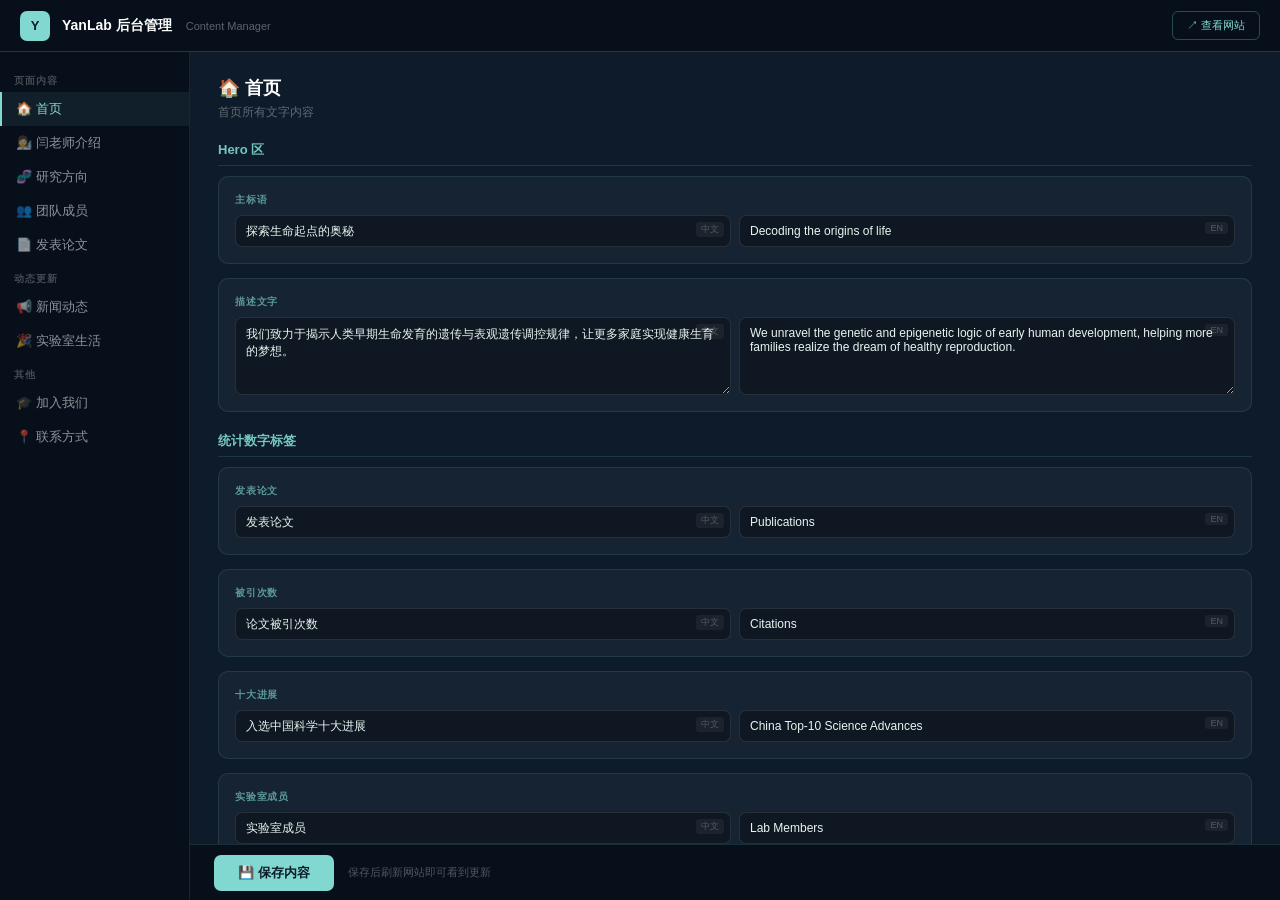
==== commit 092f1628: "fixed admin" ====
--- a/admin.html
+++ b/admin.html
@@ -5,135 +5,57 @@
 <meta name="viewport" content="width=device-width, initial-scale=1.0">
 <title>YanLab 后台管理</title>
 <style>
-html, body {
-  margin: 0 !important;
-  padding: 0 !important;
-  width: 100% !important;
-  height: 100% !important;
-  overflow: hidden !important;
-  font-family: -apple-system, 'PingFang SC', 'Noto Sans SC', sans-serif !important;
-  background: #0D1B2A !important;
-  color: #E8F4F0 !important;
-  font-size: 14px !important;
-  line-height: 1.5 !important;
-}
-*, *::before, *::after { box-sizing: border-box !important; }
-
-#app {
-  display: flex;
-  flex-direction: column;
-  width: 100vw;
-  height: 100vh;
-  overflow: hidden;
-}
-
-/* Top bar */
-#topbar {
-  height: 52px;
-  min-height: 52px;
-  background: #060F1A;
-  border-bottom: 1px solid rgba(129,216,208,0.2);
-  display: flex;
-  align-items: center;
-  padding: 0 20px;
-  gap: 12px;
-  flex-shrink: 0;
-  z-index: 10;
-}
-.t-logo { width:30px;height:30px;background:#81D8D0;border-radius:7px;display:flex;align-items:center;justify-content:center;font-weight:700;color:#0D1B2A;font-size:13px;flex-shrink:0; }
-.t-title { font-size:14px;font-weight:600;color:#fff; }
-.t-sub { font-size:11px;color:rgba(255,255,255,0.35);margin-left:2px; }
-.t-link { margin-left:auto;padding:6px 14px;border-radius:6px;border:1px solid rgba(129,216,208,0.3);background:transparent;color:#81D8D0;font-size:11px;cursor:pointer;text-decoration:none;white-space:nowrap; }
-
-/* Body: sidebar + main */
-#body {
-  display: flex;
-  flex: 1;
-  overflow: hidden;
-  width: 100%;
-}
-
-/* Sidebar */
-#sidebar {
-  width: 190px;
-  min-width: 190px;
-  background: #060F1A;
-  border-right: 1px solid rgba(129,216,208,0.12);
-  overflow-y: auto;
-  flex-shrink: 0;
-  padding: 12px 0;
-}
-.s-section { font-size:10px;font-weight:600;letter-spacing:0.1em;text-transform:uppercase;color:rgba(255,255,255,0.25);padding:10px 14px 4px; }
-.s-item { display:flex;align-items:center;gap:8px;padding:8px 14px;cursor:pointer;font-size:13px;color:rgba(255,255,255,0.55);border-left:2px solid transparent;transition:all 0.12s;white-space:nowrap; }
-.s-item:hover { color:#fff;background:rgba(129,216,208,0.06); }
-.s-item.on { color:#81D8D0;border-left-color:#81D8D0;background:rgba(129,216,208,0.08);font-weight:500; }
-
-/* Main */
-#main {
-  flex: 1;
-  display: flex;
-  flex-direction: column;
-  overflow: hidden;
-  min-width: 0;
-}
-#editor {
-  flex: 1;
-  overflow-y: auto;
-  padding: 24px 28px;
-}
-
-/* Save bar */
-#savebar {
-  height: 56px;
-  min-height: 56px;
-  background: #060F1A;
-  border-top: 1px solid rgba(129,216,208,0.15);
-  display: flex;
-  align-items: center;
-  padding: 0 24px;
-  gap: 14px;
-  flex-shrink: 0;
-}
-#save-btn { padding:9px 24px;border-radius:7px;border:none;cursor:pointer;font-size:13px;font-weight:600;background:#81D8D0;color:#0D1B2A;transition:all 0.2s;font-family:inherit; }
-#save-btn:hover { background:#9AE8E0;transform:translateY(-1px); }
-.s-hint { font-size:11px;color:rgba(255,255,255,0.3); }
-#toast { position:fixed;bottom:70px;right:20px;background:#81D8D0;color:#0D1B2A;padding:10px 18px;border-radius:8px;font-size:13px;font-weight:600;opacity:0;pointer-events:none;transition:opacity 0.25s;z-index:999; }
-
-/* Editor content */
-.pg-title { font-size:18px;font-weight:600;color:#fff;margin-bottom:4px; }
-.pg-desc { font-size:12px;color:rgba(255,255,255,0.35);margin-bottom:20px; }
-.fg { background:rgba(255,255,255,0.04);border:1px solid rgba(129,216,208,0.12);border-radius:10px;padding:16px;margin-bottom:14px; }
-.fl { font-size:10px;font-weight:600;text-transform:uppercase;letter-spacing:0.08em;color:rgba(129,216,208,0.65);margin-bottom:8px; }
-.bi { display:grid;grid-template-columns:1fr 1fr;gap:8px; }
-.iw { position:relative; }
-.il { position:absolute;top:7px;right:7px;font-size:9px;color:rgba(255,255,255,0.25);background:rgba(255,255,255,0.05);padding:1px 5px;border-radius:3px;pointer-events:none; }
-textarea, input[type=text] {
-  display:block;width:100%;background:rgba(0,0,0,0.3);border:1px solid rgba(255,255,255,0.1);
-  border-radius:7px;color:#E8F4F0;font-size:12px;padding:8px 10px;font-family:inherit;
-  resize:vertical;transition:border-color 0.15s;margin:0;
-}
-textarea { min-height:72px; }
-textarea:focus, input[type=text]:focus { outline:none;border-color:rgba(129,216,208,0.4); }
-.card { background:rgba(0,0,0,0.2);border:1px solid rgba(255,255,255,0.08);border-radius:9px;padding:14px;margin-bottom:10px;position:relative; }
-.ch { display:flex;align-items:center;gap:8px;margin-bottom:10px; }
-.av { width:32px;height:32px;border-radius:50%;background:#81D8D0;display:flex;align-items:center;justify-content:center;font-weight:700;color:#0D1B2A;font-size:13px;flex-shrink:0; }
-select { background:rgba(0,0,0,0.35);border:1px solid rgba(255,255,255,0.12);border-radius:6px;color:#E8F4F0;font-size:12px;padding:5px 8px;font-family:inherit; }
-.xbtn { width:26px;height:26px;border-radius:5px;border:1px solid rgba(232,115,74,0.3);background:transparent;color:rgba(232,115,74,0.65);cursor:pointer;font-size:13px;display:flex;align-items:center;justify-content:center;flex-shrink:0; }
-.xbtn:hover { background:rgba(232,115,74,0.12);color:#E8734A; }
-.addbtn { width:100%;padding:9px;border:1.5px dashed rgba(129,216,208,0.25);border-radius:7px;background:transparent;color:rgba(129,216,208,0.55);cursor:pointer;font-size:12px;font-family:inherit;transition:all 0.15s;margin-top:4px; }
-.addbtn:hover { border-color:rgba(129,216,208,0.55);color:#81D8D0; }
-.bt { padding:4px 10px;border-radius:20px;font-size:11px;cursor:pointer;border:1px solid;font-family:inherit; }
-.bt-off { border-color:rgba(255,255,255,0.15);color:rgba(255,255,255,0.35);background:transparent; }
-.bt-on { border-color:#F5C842;color:#F5C842;background:rgba(245,200,66,0.1); }
-.note { background:rgba(245,200,66,0.07);border:1px solid rgba(245,200,66,0.18);border-radius:7px;padding:10px 14px;font-size:11px;color:rgba(245,200,66,0.75);margin-bottom:16px;line-height:1.6; }
-.pg { display:grid;grid-template-columns:80px 1fr;gap:12px;align-items:start; }
-.pthumb { width:80px;height:80px;border-radius:7px;background:rgba(129,216,208,0.07);border:1.5px dashed rgba(129,216,208,0.2);display:flex;align-items:center;justify-content:center;font-size:22px;overflow:hidden;flex-shrink:0; }
-.pthumb img { width:100%;height:100%;object-fit:cover; }
+html,body{margin:0!important;padding:0!important;width:100%!important;height:100%!important;overflow:hidden!important;font-family:-apple-system,'PingFang SC','Noto Sans SC',sans-serif!important;background:#0D1B2A!important;color:#E8F4F0!important;font-size:14px!important;}
+*,*::before,*::after{box-sizing:border-box!important;}
+#app{display:flex;flex-direction:column;width:100vw;height:100vh;overflow:hidden;}
+#topbar{height:52px;min-height:52px;background:#060F1A;border-bottom:1px solid rgba(129,216,208,0.2);display:flex;align-items:center;padding:0 20px;gap:12px;flex-shrink:0;}
+.t-logo{width:30px;height:30px;background:#81D8D0;border-radius:7px;display:flex;align-items:center;justify-content:center;font-weight:700;color:#0D1B2A;font-size:13px;flex-shrink:0;}
+.t-title{font-size:14px;font-weight:600;color:#fff;}
+.t-sub{font-size:11px;color:rgba(255,255,255,0.35);margin-left:2px;}
+.t-link{margin-left:auto;padding:6px 14px;border-radius:6px;border:1px solid rgba(129,216,208,0.3);background:transparent;color:#81D8D0;font-size:11px;cursor:pointer;text-decoration:none;white-space:nowrap;}
+#body{display:flex;flex:1;overflow:hidden;width:100%;}
+#sidebar{width:190px;min-width:190px;background:#060F1A;border-right:1px solid rgba(129,216,208,0.12);overflow-y:auto;flex-shrink:0;padding:12px 0;}
+.s-section{font-size:10px;font-weight:600;letter-spacing:0.1em;text-transform:uppercase;color:rgba(255,255,255,0.25);padding:10px 14px 4px;}
+.s-item{display:flex;align-items:center;gap:8px;padding:8px 14px;cursor:pointer;font-size:13px;color:rgba(255,255,255,0.55);border-left:2px solid transparent;transition:all 0.12s;white-space:nowrap;}
+.s-item:hover{color:#fff;background:rgba(129,216,208,0.06);}
+.s-item.on{color:#81D8D0;border-left-color:#81D8D0;background:rgba(129,216,208,0.08);font-weight:500;}
+#main{flex:1;display:flex;flex-direction:column;overflow:hidden;min-width:0;}
+#editor{flex:1;overflow-y:auto;padding:24px 28px;}
+#savebar{height:56px;min-height:56px;background:#060F1A;border-top:1px solid rgba(129,216,208,0.15);display:flex;align-items:center;padding:0 24px;gap:14px;flex-shrink:0;}
+#save-btn{padding:9px 24px;border-radius:7px;border:none;cursor:pointer;font-size:13px;font-weight:600;background:#81D8D0;color:#0D1B2A;transition:all 0.2s;font-family:inherit;}
+#save-btn:hover{background:#9AE8E0;transform:translateY(-1px);}
+.s-hint{font-size:11px;color:rgba(255,255,255,0.3);}
+#toast{position:fixed;bottom:70px;right:20px;background:#81D8D0;color:#0D1B2A;padding:10px 18px;border-radius:8px;font-size:13px;font-weight:600;opacity:0;pointer-events:none;transition:opacity 0.25s;z-index:999;}
+.pg-title{font-size:18px;font-weight:600;color:#fff;margin-bottom:4px;}
+.pg-desc{font-size:12px;color:rgba(255,255,255,0.35);margin-bottom:20px;}
+.fg{background:rgba(255,255,255,0.04);border:1px solid rgba(129,216,208,0.12);border-radius:10px;padding:16px;margin-bottom:14px;}
+.fl{font-size:10px;font-weight:600;text-transform:uppercase;letter-spacing:0.08em;color:rgba(129,216,208,0.65);margin-bottom:8px;}
+.bi{display:grid;grid-template-columns:1fr 1fr;gap:8px;}
+.iw{position:relative;}
+.il{position:absolute;top:7px;right:7px;font-size:9px;color:rgba(255,255,255,0.25);background:rgba(255,255,255,0.05);padding:1px 5px;border-radius:3px;pointer-events:none;}
+textarea,input[type=text]{display:block;width:100%;background:rgba(0,0,0,0.3);border:1px solid rgba(255,255,255,0.1);border-radius:7px;color:#E8F4F0;font-size:12px;padding:8px 10px;font-family:inherit;resize:vertical;transition:border-color 0.15s;margin:0;}
+textarea{min-height:72px;}
+textarea:focus,input[type=text]:focus{outline:none;border-color:rgba(129,216,208,0.4);}
+.card{background:rgba(0,0,0,0.2);border:1px solid rgba(255,255,255,0.08);border-radius:9px;padding:14px;margin-bottom:10px;position:relative;}
+.ch{display:flex;align-items:center;gap:8px;margin-bottom:10px;}
+.av{width:32px;height:32px;border-radius:50%;background:#81D8D0;display:flex;align-items:center;justify-content:center;font-weight:700;color:#0D1B2A;font-size:13px;flex-shrink:0;}
+select{background:rgba(0,0,0,0.35);border:1px solid rgba(255,255,255,0.12);border-radius:6px;color:#E8F4F0;font-size:12px;padding:5px 8px;font-family:inherit;}
+.xbtn{width:26px;height:26px;border-radius:5px;border:1px solid rgba(232,115,74,0.3);background:transparent;color:rgba(232,115,74,0.65);cursor:pointer;font-size:13px;display:flex;align-items:center;justify-content:center;flex-shrink:0;}
+.xbtn:hover{background:rgba(232,115,74,0.12);color:#E8734A;}
+.addbtn{width:100%;padding:9px;border:1.5px dashed rgba(129,216,208,0.25);border-radius:7px;background:transparent;color:rgba(129,216,208,0.55);cursor:pointer;font-size:12px;font-family:inherit;transition:all 0.15s;margin-top:4px;}
+.addbtn:hover{border-color:rgba(129,216,208,0.55);color:#81D8D0;}
+.bt{padding:4px 10px;border-radius:20px;font-size:11px;cursor:pointer;border:1px solid;font-family:inherit;}
+.bt-off{border-color:rgba(255,255,255,0.15);color:rgba(255,255,255,0.35);background:transparent;}
+.bt-on{border-color:#F5C842;color:#F5C842;background:rgba(245,200,66,0.1);}
+.note{background:rgba(245,200,66,0.07);border:1px solid rgba(245,200,66,0.18);border-radius:7px;padding:10px 14px;font-size:11px;color:rgba(245,200,66,0.75);margin-bottom:16px;line-height:1.6;}
+.pg{display:grid;grid-template-columns:80px 1fr;gap:12px;align-items:start;}
+.pthumb{width:80px;height:80px;border-radius:7px;background:rgba(129,216,208,0.07);border:1.5px dashed rgba(129,216,208,0.2);display:flex;align-items:center;justify-content:center;font-size:22px;overflow:hidden;flex-shrink:0;}
+.pthumb img{width:100%;height:100%;object-fit:cover;}
+.sect{font-size:13px;font-weight:600;color:rgba(129,216,208,0.9);margin:20px 0 10px;padding-bottom:6px;border-bottom:1px solid rgba(129,216,208,0.15);}
 </style>
 </head>
 <body>
 <script>window.__ADMIN_PAGE__=true;</script>
-
 <div id="app">
   <div id="topbar">
     <div class="t-logo">Y</div>
@@ -168,170 +90,374 @@
 <div id="toast">✅ 保存成功！</div>
 
 <script>
-const DEF = {
-  home:{ slogan_zh:'探索生命起点的奥秘', slogan_en:'Decoding the origins of life', desc_zh:'我们致力于揭示人类早期生命发育的遗传与表观遗传调控规律，让更多家庭实现健康生育的梦想。', desc_en:'We unravel the genetic and epigenetic logic of early human development, helping more families realize the dream of healthy reproduction.' },
-  pi:{ name_zh:'闫丽盈', name_en:'Liying Yan', title_zh:'研究员 · 博士生导师 · 科研处处长', title_en:'Principal Investigator · PhD Supervisor · Director of Research Office', tag1_zh:'国家杰出青年科学基金获得者', tag1_en:'NSFC Distinguished Young Scholar', tag2_zh:'辅助生殖教育部重点实验室副主任', tag2_en:'Deputy Director, MOE Key Lab of ART', bio_zh:'闫丽盈研究员现任职于北京大学第三医院生殖医学科，担任科研处处长及辅助生殖教育部重点实验室副主任。她是国家杰出青年科学基金获得者，长期致力于人类早期胚胎发育的遗传与表观遗传调控研究。\n\n作为通讯或第一作者，她已在Nature、Cell、Nature Genetics、Molecular Cell等国际顶级期刊发表论文45篇，两次入选"中国科学十大进展"。', bio_en:'Prof. Liying Yan is a Principal Investigator at the Reproductive Medicine Center, PUTH. She is a recipient of the NSFC Distinguished Young Scholar Award, and has published 45 papers in top journals including Nature, Cell, and Nature Genetics.', quote_zh:'请在这里填写闫老师的寄语。', quote_en:"A quote from Prof. Yan — to be filled.", email:'yanliying@bjmu.edu.cn' },
-  research:{ areas:[
-    {icon:'🧬',title_zh:'生殖遗传与胚胎诊断',title_en:'Reproductive Genetics & Embryo Diagnosis',desc_zh:'开发基于转录组测序的胚胎着床前遗传学检测新方法，提高单基因病筛查的准确性与适用范围。',desc_en:'Developing transcriptome-based preimplantation genetic testing methods to improve accuracy and applicability.'},
-    {icon:'🔬',title_zh:'表观遗传调控机制',title_en:'Epigenetic Regulation Mechanisms',desc_zh:'系统研究人类早期胚胎及原始生殖细胞发育过程中的DNA甲基化调控机制。',desc_en:'Systematically studying DNA methylation regulation during human early embryo development.'},
-    {icon:'👶',title_zh:'辅助生殖技术临床转化',title_en:'Translational Assisted Reproduction',desc_zh:'将基础研究成果成功转化为临床应用，提高辅助生殖治疗成功率。',desc_en:'Translating basic findings into clinical applications to improve ART success rates.'},
+// ── Default content (every string on every page) ─────────────
+var DEF = {
+  home:{
+    slogan_zh:'探索生命起点的奥秘', slogan_en:'Decoding the origins of life',
+    desc_zh:'我们致力于揭示人类早期生命发育的遗传与表观遗传调控规律，让更多家庭实现健康生育的梦想。',
+    desc_en:'We unravel the genetic and epigenetic logic of early human development, helping more families realize the dream of healthy reproduction.',
+    stats_papers_zh:'发表论文', stats_papers_en:'Publications',
+    stats_cited_zh:'论文被引次数', stats_cited_en:'Citations',
+    stats_advance_zh:'入选中国科学十大进展', stats_advance_en:'China Top-10 Science Advances',
+    stats_members_zh:'实验室成员', stats_members_en:'Lab Members',
+    research_title_zh:'我们在探索什么', research_title_en:'What we explore',
+    research_desc_zh:'聚焦人类早期胚胎发育、遗传与表观遗传调控，推动辅助生殖技术的科学突破。',
+    research_desc_en:'Focusing on human early embryo development, genetic and epigenetic regulation, advancing breakthroughs in assisted reproduction.',
+    news_title_zh:'实验室最新动态', news_title_en:'Latest from the lab',
+    life_title_zh:'不只是科研，也是家人', life_title_en:"More than research — we're family",
+    life_desc_zh:'团建、聚餐、旅行、节日……闫老师带着大家一起工作，也一起生活。',
+    life_desc_en:'Team building, dinners, trips, celebrations — Prof. Yan leads us in work and in life.',
+    join_title_zh:'我们欢迎有热情的你', join_title_en:'We welcome passionate minds',
+    join_desc_zh:'无论你是博士生、硕士生、博士后，还是对生殖发育充满好奇的本科生，都欢迎来聊聊。',
+    join_desc_en:'Whether PhD, master\'s, postdoc, or an undergrad curious about reproductive biology — we\'d love to hear from you.',
+  },
+  pi:{
+    name_zh:'闫丽盈', name_en:'Liying Yan',
+    title_zh:'研究员 · 博士生导师 · 科研处处长', title_en:'Principal Investigator · PhD Supervisor · Director of Research Office',
+    tag1_zh:'国家杰出青年科学基金获得者', tag1_en:'NSFC Distinguished Young Scholar',
+    tag2_zh:'辅助生殖教育部重点实验室副主任', tag2_en:'Deputy Director, MOE Key Lab of ART',
+    bio_zh:'闫丽盈研究员现任职于北京大学第三医院生殖医学科，担任科研处处长及辅助生殖教育部重点实验室副主任。她是国家杰出青年科学基金获得者，长期致力于人类早期胚胎发育的遗传与表观遗传调控研究。\n\n作为通讯或第一作者，她已在Nature、Cell、Nature Genetics、Molecular Cell等国际顶级期刊发表论文45篇，两次入选"中国科学十大进展"，一篇论文荣登Cell杂志封面，三篇被评为高被引论文。',
+    bio_en:'Prof. Liying Yan is a Principal Investigator at the Reproductive Medicine Center, PUTH, where she also serves as Director of the Research Office and Deputy Director of the MOE Key Laboratory for Assisted Reproduction. She is a recipient of the NSFC Distinguished Young Scholar Award.\n\nAs corresponding or first author, she has published 45 papers in top journals including Nature, Cell, Nature Genetics, and Molecular Cell, with her work twice selected among China\'s Top-10 Scientific Advances.',
+    quote_zh:'请在这里填写闫老师的寄语或座右铭。', quote_en:'A quote or message from Prof. Yan — to be filled.',
+    email:'yanliying@bjmu.edu.cn',
+    tl1_zh:'北京大学第三医院 科研处处长', tl1_en:'Director of Research Office, PUTH',
+    tl1_sub_zh:'辅助生殖教育部重点实验室副主任', tl1_sub_en:'Deputy Director, MOE Key Lab of ART',
+    tl2_zh:'北京大学 研究员', tl2_en:'Principal Investigator, Peking University',
+    tl2_sub_zh:'生殖发育与遗传研究', tl2_sub_en:'Research on reproductive development and genetics',
+  },
+  research:{
+    page_title_zh:'我们在探索什么', page_title_en:'What we explore',
+    page_desc_zh:'围绕人类早期胚胎发育与生殖遗传，我们的研究横跨基础科学与临床转化，致力于让更多家庭受益。',
+    page_desc_en:'Spanning basic science and clinical translation, our work on early human embryo development and reproductive genetics aims to benefit more families.',
+    areas:[
+      {icon:'🧬',
+       title_zh:'生殖遗传与胚胎诊断', title_en:'Reproductive Genetics & Embryo Diagnosis',
+       desc_zh:'开发基于转录组测序的胚胎着床前遗传学检测（PGT）新方法，利用滋养外胚层细胞中丰富的mRNA转录拷贝进行突变检测，同步评估胚胎着床潜能，提高单基因病阻断的准确性与适用范围。',
+       desc_en:'We develop novel preimplantation genetic testing (PGT) methods using transcriptome sequencing to simultaneously detect mutations and assess embryo implantation potential, improving accuracy and applicability for monogenic disease prevention.',
+       tag_zh:'胚胎诊断', tag_en:'PGT'},
+      {icon:'🔬',
+       title_zh:'表观遗传调控机制', title_en:'Epigenetic Regulation Mechanisms',
+       desc_zh:'系统研究人类早期胚胎及原始生殖细胞发育过程中的DNA甲基化调控机制，解析卵母细胞减数分裂染色体重组的遗传特征，揭示表观遗传对基因表达的精准调控规律。',
+       desc_en:'We systematically study DNA methylation regulation during human early embryo and primordial germ cell development, characterizing the genetic features of oocyte meiotic chromosome recombination.',
+       tag_zh:'表观遗传', tag_en:'Epigenetics'},
+      {icon:'👶',
+       title_zh:'辅助生殖技术临床转化', title_en:'Translational Assisted Reproduction',
+       desc_zh:'将基础研究成果成功转化为临床应用，包括胚胎植入前单基因疾病诊断、提高疑难不孕患者治疗成功率等，推动辅助生殖技术的精准化与个体化。',
+       desc_en:'We successfully translate basic findings into clinical applications, including preimplantation diagnosis of monogenic diseases and improving success rates for difficult infertility cases.',
+       tag_zh:'临床转化', tag_en:'Clinical Translation'},
+    ]
+  },
+  team:{members:[
+    {name_zh:'闫丽盈',name_en:'Liying Yan',role:'PI',focus_zh:'生殖遗传 · 表观遗传 · 辅助生殖',focus_en:'Reproductive genetics · Epigenetics · ART',email:'yanliying@bjmu.edu.cn',photo:''},
+    {name_zh:'待填写',name_en:'To be filled',role:'Postdoc',focus_zh:'研究方向待填',focus_en:'TBD',email:'',photo:''},
+    {name_zh:'待填写',name_en:'To be filled',role:'PhD',focus_zh:'研究方向待填',focus_en:'TBD',email:'',photo:''},
   ]},
-  team:{ members:[
-    {name_zh:'闫丽盈',name_en:'Liying Yan',role:'PI',focus_zh:'生殖遗传 · 表观遗传',focus_en:'Reproductive genetics · Epigenetics',email:'yanliying@bjmu.edu.cn',photo:''},
-    {name_zh:'待填写',name_en:'To be filled',role:'Postdoc',focus_zh:'待填',focus_en:'TBD',email:'',photo:''},
-    {name_zh:'待填写',name_en:'To be filled',role:'PhD',focus_zh:'待填',focus_en:'TBD',email:'',photo:''},
-  ]},
-  pubs:{ papers:[
+  pubs:{papers:[
     {title:'Concurrent Preimplantation Genetic Testing and Competence Assessment of Human Embryos by Transcriptome Sequencing',authors:'Wang Y, Li Y, Zhu X, Yan L*, Qiao J*',journal:'Advanced Science',year:'2024',doi:'',cover:false,cited:false,advance:false},
   ]},
-  news:{ items:[
+  news:{items:[
     {date:'2024-06-20',title_zh:'团队在Advanced Science发表胚胎诊断新成果',title_en:'Team publishes embryo diagnostic method in Advanced Science',desc_zh:'基于RNA转录组测序实现胚胎单基因病诊断与着床潜能同步评估。',desc_en:'Concurrent preimplantation genetic testing and competence assessment via transcriptome sequencing.',tag_zh:'论文发表',tag_en:'Publication'},
   ]},
-  life:{ photos:[
-    {url:'',caption_zh:'年度团建',caption_en:'Annual retreat'},
-    {url:'',caption_zh:'毕业季',caption_en:'Graduation'},
-    {url:'',caption_zh:'节日聚餐',caption_en:'Holiday dinner'},
-  ]},
-  join:{ intro_zh:'我们欢迎充满好奇心、勤奋踏实的伙伴加入。', intro_en:"We welcome curious, dedicated people at any stage of their career.", phd_zh:'生命科学/医学相关背景，对基础研究有热情。', phd_en:'Background in life sciences or medicine, passion for basic research.', postdoc_zh:'生命科学相关博士学位，具备独立科研能力。', postdoc_en:'PhD in life sciences, ability to conduct independent research.' },
-  contact:{ email:'yanliying@bjmu.edu.cn', address_zh:'北京市海淀区花园北路49号\n北京大学第三医院 生殖医学科\n邮编：100191', address_en:'49 North Garden Road, Haidian\nReproductive Medicine Center, PUTH\nBeijing 100191, China', dept_zh:'北京大学第三医院（北医三院）', dept_en:'Peking University Third Hospital (PUTH)' }
+  life:{
+    title_zh:'不只是科研，也是家人', title_en:"More than research — we're family",
+    desc_zh:'团建、聚餐、旅行、节日、毕业……每一刻都值得被记录。',
+    desc_en:'Team activities, dinners, trips, celebrations, graduations — every moment worth remembering.',
+    trad_title_zh:'我们的小传统', trad_title_en:'Our little traditions',
+    traditions:[
+      {emoji:'🏕️',name_zh:'年度团建',name_en:'Annual Retreat',desc_zh:'每年一次，一起出游放松，增进感情。',desc_en:'Once a year, we travel together to relax and bond.'},
+      {emoji:'🎂',name_zh:'生日惊喜',name_en:'Birthday Surprises',desc_zh:'每个成员的生日都会被记住，闫老师总会送上惊喜。',desc_en:"Every member's birthday is remembered, and Prof. Yan always has a surprise ready."},
+      {emoji:'🎓',name_zh:'毕业庆典',name_en:'Graduation Celebration',desc_zh:'送别每一位毕业生，留住最美好的回忆。',desc_en:'Celebrating each graduate and preserving the most beautiful memories.'},
+      {emoji:'🥢',name_zh:'实验室聚餐',name_en:'Lab Dinners',desc_zh:'节日、新生入学、项目完成……总有理由一起吃饭。',desc_en:'Holidays, new members, project completions — always a reason to dine together.'},
+      {emoji:'✈️',name_zh:'学术会议',name_en:'Conferences',desc_zh:'一起出席学术会议，顺道探索新城市。',desc_en:'Attending academic conferences together and exploring new cities along the way.'},
+    ],
+    photos:[
+      {url:'',caption_zh:'年度团建',caption_en:'Annual retreat'},
+      {url:'',caption_zh:'毕业季',caption_en:'Graduation'},
+      {url:'',caption_zh:'节日聚餐',caption_en:'Holiday dinner'},
+    ]
+  },
+  join:{
+    page_title_zh:'和我们一起探索生命的奥秘', page_title_en:"Explore life's mysteries with us",
+    intro_zh:'我们欢迎充满好奇心、勤奋踏实的伙伴加入。无论你处于学术生涯的哪个阶段，都真诚欢迎你来聊聊。',
+    intro_en:"We welcome curious, dedicated people at any stage of their academic career. We'd genuinely love to hear from you.",
+    postdoc_title_zh:'博士后研究员', postdoc_title_en:'Postdoctoral Researcher',
+    postdoc_req_zh:'生命科学相关方向博士学位\n良好的英文写作与沟通能力\n对生殖遗传/表观遗传有浓厚兴趣\n具备独立科研能力',
+    postdoc_req_en:'PhD in life sciences or related fields\nStrong English writing and communication\nStrong interest in reproductive genetics/epigenetics\nAbility to conduct independent research',
+    phd_title_zh:'博士研究生', phd_title_en:'PhD Student',
+    phd_req_zh:'生命科学/医学相关背景\n对基础研究有热情与执着\n具备良好的学习与沟通能力',
+    phd_req_en:'Background in life sciences / medicine\nPassion and perseverance for basic research\nGood learning and communication skills',
+    master_title_zh:'硕士研究生', master_title_en:"Master's Student",
+    master_req_zh:'相关专业本科背景\n认真踏实，有科研探索精神\n欢迎推免直博同学咨询',
+    master_req_en:'Relevant undergraduate background\nDiligent and curious about scientific exploration\nHighly recommended students welcome',
+    why_title_zh:'为什么加入我们', why_title_en:'Why join us',
+    why1_zh:'顶尖科研平台', why1_en:'Top research platform',
+    why1d_zh:'北医三院世界一流的生殖医学研究环境', why1d_en:'World-class reproductive medicine research environment at PUTH',
+    why2_zh:'严谨的科研训练', why2_en:'Rigorous research training',
+    why2d_zh:'从选题到发表的全过程指导与培养', why2d_en:'Full mentorship from topic selection to publication',
+    why3_zh:'温暖的实验室文化', why3_en:'Warm lab culture',
+    why3d_zh:'闫老师关心每一位学生的成长与生活', why3d_en:"Prof. Yan cares about every student's growth and well-being",
+    why4_zh:'国际交流机会', why4_en:'International opportunities',
+    why4d_zh:'参加国际学术会议，开阔学术视野', why4d_en:'Attend international conferences and broaden your academic horizons',
+    why5_zh:'优秀的团队伙伴', why5_en:'Outstanding teammates',
+    why5d_zh:'和来自五湖四海的优秀同学共同成长', why5d_en:'Grow alongside talented colleagues from across the country',
+    why6_zh:'丰富的课外活动', why6_en:'Rich extracurricular life',
+    why6d_zh:'团建、聚餐、节日庆典……生活不只是实验室', why6d_en:'Team outings, dinners, celebrations — life is more than the lab',
+    cta_zh:'感兴趣？直接联系我们！', cta_en:'Interested? Reach out directly!',
+    cta_desc_zh:'请将个人简历和一封简短的自我介绍发送至闫老师邮箱。我们会认真阅读每一封邮件。',
+    cta_desc_en:"Send your CV and a brief self-introduction to Prof. Yan's email. We read every message carefully.",
+  },
+  contact:{
+    page_title_zh:'随时欢迎联系', page_title_en:"We'd love to hear from you",
+    page_desc_zh:'无论是学术合作、招聘咨询，还是只是想了解我们的研究，都欢迎来信。',
+    page_desc_en:'Whether for academic collaboration, joining the lab, or simply learning about our research — write to us anytime.',
+    email:'yanliying@bjmu.edu.cn',
+    address_zh:'北京市海淀区花园北路49号\n北京大学第三医院 生殖医学科\n邮编：100191',
+    address_en:'49 North Garden Road, Haidian District\nReproductive Medicine Center, PUTH\nBeijing 100191, China',
+    dept_zh:'北京大学第三医院（北医三院）', dept_en:'Peking University Third Hospital (PUTH)',
+    transit_zh:'🚇 地铁：4号线/16号线 海淀黄庄站，步行约15分钟\n🚌 公交：多路公交直达北医三院站',
+    transit_en:'🚇 Metro: Line 4/16, Haidian Huangzhuang Station, ~15 min walk\n🚌 Bus: Multiple routes to PUTH stop',
+  }
 };
 
-let S = JSON.parse(localStorage.getItem('yanlab_cms')||'null') || JSON.parse(JSON.stringify(DEF));
-let cur = 'home';
-
-function inp(val, fn, ph='', multi=false, rows=2) {
-  const v = (val||'').replace(/&/g,'&amp;').replace(/"/g,'&quot;').replace(/</g,'&lt;');
-  if (multi) return `<textarea style="min-height:${rows*26}px" oninput="${fn}" placeholder="${ph}">${val||''}</textarea>`;
-  return `<input type="text" value="${v}" oninput="${fn}" placeholder="${ph}">`;
-}
-function bi(lbl, vzh, ven, fzh, fen, multi=false, rows=2) {
-  return `<div class="fg"><div class="fl">${lbl}</div><div class="bi">
-    <div class="iw">${inp(vzh,fzh,'中文...',multi,rows)}<span class="il">中文</span></div>
-    <div class="iw">${inp(ven,fen,'English...',multi,rows)}<span class="il">EN</span></div>
-  </div></div>`;
-}
-
-const PAGES = {
-  home: ()=> `<div class="pg-title">🏠 首页</div><div class="pg-desc">首页 Hero 区的主标语和描述</div>
-    ${bi('主标语 Slogan',S.home.slogan_zh,S.home.slogan_en,"S.home.slogan_zh=this.value","S.home.slogan_en=this.value")}
-    ${bi('描述文字 Description',S.home.desc_zh,S.home.desc_en,"S.home.desc_zh=this.value","S.home.desc_en=this.value",true,3)}`,
-
-  pi: ()=> `<div class="pg-title">👩‍🔬 闫老师介绍</div><div class="pg-desc">PI介绍页的所有文字</div>
-    ${bi('姓名',S.pi.name_zh,S.pi.name_en,"S.pi.name_zh=this.value","S.pi.name_en=this.value")}
-    ${bi('职称',S.pi.title_zh,S.pi.title_en,"S.pi.title_zh=this.value","S.pi.title_en=this.value")}
-    ${bi('标签1',S.pi.tag1_zh,S.pi.tag1_en,"S.pi.tag1_zh=this.value","S.pi.tag1_en=this.value")}
-    ${bi('标签2',S.pi.tag2_zh,S.pi.tag2_en,"S.pi.tag2_zh=this.value","S.pi.tag2_en=this.value")}
-    ${bi('个人简介',S.pi.bio_zh,S.pi.bio_en,"S.pi.bio_zh=this.value","S.pi.bio_en=this.value",true,5)}
-    ${bi('寄语/座右铭',S.pi.quote_zh,S.pi.quote_en,"S.pi.quote_zh=this.value","S.pi.quote_en=this.value",true)}
-    <div class="fg"><div class="fl">联系邮箱</div>${inp(S.pi.email,"S.pi.email=this.value","example@bjmu.edu.cn")}</div>`,
-
-  research: ()=> `<div class="pg-title">🧬 研究方向</div><div class="pg-desc">三大研究方向</div>
-    ${S.research.areas.map((a,i)=>`<div class="fg"><div class="fl">${a.icon} 方向${i+1}</div>
-      <div class="bi" style="margin-bottom:8px;">
-        <input type="text" value="${a.title_zh}" placeholder="标题中文" oninput="S.research.areas[${i}].title_zh=this.value">
-        <input type="text" value="${a.title_en}" placeholder="Title EN" oninput="S.research.areas[${i}].title_en=this.value">
-      </div><div class="bi">
-        <textarea oninput="S.research.areas[${i}].desc_zh=this.value">${a.desc_zh}</textarea>
-        <textarea oninput="S.research.areas[${i}].desc_en=this.value">${a.desc_en}</textarea>
-      </div></div>`).join('')}`,
-
-  team: ()=> `<div class="pg-title">👥 团队成员</div><div class="pg-desc">管理所有成员信息</div>
-    <div id="ml">${S.team.members.map(mc).join('')}</div>
-    <button class="addbtn" onclick="addM()">＋ 添加成员</button>`,
-
-  pubs: ()=> `<div class="pg-title">📄 发表论文</div><div class="pg-desc">点击徽章可标记封面/高被引/十大进展</div>
-    <div id="pl">${S.pubs.papers.map(pc).join('')}</div>
-    <button class="addbtn" onclick="addP()">＋ 添加论文</button>`,
-
-  news: ()=> `<div class="pg-title">📢 新闻动态</div><div class="pg-desc">实验室最新动态</div>
-    <div id="nl">${S.news.items.map(nc).join('')}</div>
-    <button class="addbtn" onclick="addN()">＋ 添加动态</button>`,
-
-  life: ()=> `<div class="pg-title">🎉 实验室生活</div><div class="pg-desc">照片墙管理</div>
-    <div class="note">💡 图片链接格式：https://drive.google.com/uc?id=文件ID<br>上传照片到 Google Drive → 右键共享 → 任何人可查看 → 复制链接中的ID</div>
-    <div id="ll">${S.life.photos.map(lc).join('')}</div>
-    <button class="addbtn" onclick="addL()">＋ 添加照片</button>`,
-
-  join: ()=> `<div class="pg-title">🎓 加入我们</div><div class="pg-desc">招生信息</div>
-    ${bi('欢迎语',S.join.intro_zh,S.join.intro_en,"S.join.intro_zh=this.value","S.join.intro_en=this.value",true)}
-    ${bi('博士生要求',S.join.phd_zh,S.join.phd_en,"S.join.phd_zh=this.value","S.join.phd_en=this.value",true)}
-    ${bi('博士后要求',S.join.postdoc_zh,S.join.postdoc_en,"S.join.postdoc_zh=this.value","S.join.postdoc_en=this.value",true)}`,
-
-  contact: ()=> `<div class="pg-title">📍 联系方式</div><div class="pg-desc">更新联系信息</div>
-    <div class="fg"><div class="fl">联系邮箱</div>${inp(S.contact.email,"S.contact.email=this.value")}</div>
-    ${bi('地址',S.contact.address_zh,S.contact.address_en,"S.contact.address_zh=this.value","S.contact.address_en=this.value",true,3)}
-    ${bi('所属机构',S.contact.dept_zh,S.contact.dept_en,"S.contact.dept_zh=this.value","S.contact.dept_en=this.value")}`,
+var S = JSON.parse(localStorage.getItem('yanlab_cms')||'null') || JSON.parse(JSON.stringify(DEF));
+// Merge missing keys from DEF
+function merge(target, source) {
+  for (var k in source) {
+    if (!(k in target)) target[k] = JSON.parse(JSON.stringify(source[k]));
+    else if (typeof source[k]==='object' && !Array.isArray(source[k]) && source[k]!==null && typeof target[k]==='object') merge(target[k], source[k]);
+  }
+}
+merge(S, DEF);
+
+var cur = 'home';
+
+function v(val){ return (val||'').replace(/&/g,'&amp;').replace(/"/g,'&quot;').replace(/</g,'&lt;'); }
+function inp(val, expr, ph, multi, rows) {
+  var h = rows?rows*26:72;
+  if (multi) return '<textarea style="min-height:'+h+'px" oninput="'+expr+'" placeholder="'+(ph||'')+'">'+( val||'')+'</textarea>';
+  return '<input type="text" value="'+v(val)+'" oninput="'+expr+'" placeholder="'+(ph||'')+'">';
+}
+function bi(lbl, vzh, ven, ezh, een, multi, rows) {
+  return '<div class="fg"><div class="fl">'+lbl+'</div><div class="bi">'
+    +'<div class="iw">'+inp(vzh,ezh,'中文...',multi,rows)+'<span class="il">中文</span></div>'
+    +'<div class="iw">'+inp(ven,een,'English...',multi,rows)+'<span class="il">EN</span></div>'
+    +'</div></div>';
+}
+function si(lbl, val, expr, ph) {
+  return '<div class="fg"><div class="fl">'+lbl+'</div>'+inp(val,expr,ph)+'</div>';
+}
+
+// ── Page renderers ────────────────────────────────────────────
+var PAGES = {
+  home: function() {
+    var h=S.home;
+    return '<div class="pg-title">🏠 首页</div><div class="pg-desc">首页所有文字内容</div>'
+      +'<div class="sect">Hero 区</div>'
+      +bi('主标语',h.slogan_zh,h.slogan_en,"S.home.slogan_zh=this.value","S.home.slogan_en=this.value")
+      +bi('描述文字',h.desc_zh,h.desc_en,"S.home.desc_zh=this.value","S.home.desc_en=this.value",true,3)
+      +'<div class="sect">统计数字标签</div>'
+      +bi('发表论文',h.stats_papers_zh,h.stats_papers_en,"S.home.stats_papers_zh=this.value","S.home.stats_papers_en=this.value")
+      +bi('被引次数',h.stats_cited_zh,h.stats_cited_en,"S.home.stats_cited_zh=this.value","S.home.stats_cited_en=this.value")
+      +bi('十大进展',h.stats_advance_zh,h.stats_advance_en,"S.home.stats_advance_zh=this.value","S.home.stats_advance_en=this.value")
+      +bi('实验室成员',h.stats_members_zh,h.stats_members_en,"S.home.stats_members_zh=this.value","S.home.stats_members_en=this.value")
+      +'<div class="sect">研究方向预览</div>'
+      +bi('小标题',h.research_title_zh,h.research_title_en,"S.home.research_title_zh=this.value","S.home.research_title_en=this.value")
+      +bi('描述',h.research_desc_zh,h.research_desc_en,"S.home.research_desc_zh=this.value","S.home.research_desc_en=this.value",true)
+      +'<div class="sect">新闻动态预览</div>'
+      +bi('标题',h.news_title_zh,h.news_title_en,"S.home.news_title_zh=this.value","S.home.news_title_en=this.value")
+      +'<div class="sect">实验室生活预览</div>'
+      +bi('标题',h.life_title_zh,h.life_title_en,"S.home.life_title_zh=this.value","S.home.life_title_en=this.value")
+      +bi('描述',h.life_desc_zh,h.life_desc_en,"S.home.life_desc_zh=this.value","S.home.life_desc_en=this.value",true)
+      +'<div class="sect">加入我们预览</div>'
+      +bi('标题',h.join_title_zh,h.join_title_en,"S.home.join_title_zh=this.value","S.home.join_title_en=this.value")
+      +bi('描述',h.join_desc_zh,h.join_desc_en,"S.home.join_desc_zh=this.value","S.home.join_desc_en=this.value",true);
+  },
+
+  pi: function() {
+    var p=S.pi;
+    return '<div class="pg-title">👩‍🔬 闫老师介绍</div><div class="pg-desc">关于PI页面的所有文字</div>'
+      +'<div class="sect">基本信息</div>'
+      +bi('姓名',p.name_zh,p.name_en,"S.pi.name_zh=this.value","S.pi.name_en=this.value")
+      +bi('职称',p.title_zh,p.title_en,"S.pi.title_zh=this.value","S.pi.title_en=this.value")
+      +bi('标签1（杰青等）',p.tag1_zh,p.tag1_en,"S.pi.tag1_zh=this.value","S.pi.tag1_en=this.value")
+      +bi('标签2（职务等）',p.tag2_zh,p.tag2_en,"S.pi.tag2_zh=this.value","S.pi.tag2_en=this.value")
+      +si('联系邮箱',p.email,"S.pi.email=this.value")
+      +'<div class="sect">个人简介</div>'
+      +bi('简介正文',p.bio_zh,p.bio_en,"S.pi.bio_zh=this.value","S.pi.bio_en=this.value",true,6)
+      +'<div class="sect">寄语</div>'
+      +bi('寄语/座右铭',p.quote_zh,p.quote_en,"S.pi.quote_zh=this.value","S.pi.quote_en=this.value",true)
+      +'<div class="sect">学术经历时间轴</div>'
+      +bi('经历1标题',p.tl1_zh,p.tl1_en,"S.pi.tl1_zh=this.value","S.pi.tl1_en=this.value")
+      +bi('经历1副标题',p.tl1_sub_zh,p.tl1_sub_en,"S.pi.tl1_sub_zh=this.value","S.pi.tl1_sub_en=this.value")
+      +bi('经历2标题',p.tl2_zh,p.tl2_en,"S.pi.tl2_zh=this.value","S.pi.tl2_en=this.value")
+      +bi('经历2副标题',p.tl2_sub_zh,p.tl2_sub_en,"S.pi.tl2_sub_zh=this.value","S.pi.tl2_sub_en=this.value");
+  },
+
+  research: function() {
+    var r=S.research;
+    return '<div class="pg-title">🧬 研究方向</div><div class="pg-desc">研究方向页面所有文字</div>'
+      +'<div class="sect">页面标题</div>'
+      +bi('标题',r.page_title_zh,r.page_title_en,"S.research.page_title_zh=this.value","S.research.page_title_en=this.value")
+      +bi('描述',r.page_desc_zh,r.page_desc_en,"S.research.page_desc_zh=this.value","S.research.page_desc_en=this.value",true)
+      +r.areas.map(function(a,i){
+        return '<div class="sect">'+a.icon+' 方向'+(i+1)+'</div>'
+          +bi('标题',a.title_zh,a.title_en,"S.research.areas["+i+"].title_zh=this.value","S.research.areas["+i+"].title_en=this.value")
+          +bi('描述',a.desc_zh,a.desc_en,"S.research.areas["+i+"].desc_zh=this.value","S.research.areas["+i+"].desc_en=this.value",true,3)
+          +bi('标签',a.tag_zh,a.tag_en,"S.research.areas["+i+"].tag_zh=this.value","S.research.areas["+i+"].tag_en=this.value");
+      }).join('');
+  },
+
+  team: function() {
+    return '<div class="pg-title">👥 团队成员</div><div class="pg-desc">管理所有成员信息</div>'
+      +'<div id="ml">'+S.team.members.map(mc).join('')+'</div>'
+      +'<button class="addbtn" onclick="addM()">＋ 添加成员</button>';
+  },
+
+  pubs: function() {
+    return '<div class="pg-title">📄 发表论文</div><div class="pg-desc">点击徽章标记封面/高被引/十大进展</div>'
+      +'<div id="pl">'+S.pubs.papers.map(pc).join('')+'</div>'
+      +'<button class="addbtn" onclick="addP()">＋ 添加论文</button>';
+  },
+
+  news: function() {
+    return '<div class="pg-title">📢 新闻动态</div><div class="pg-desc">实验室最新动态</div>'
+      +'<div id="nl">'+S.news.items.map(nc).join('')+'</div>'
+      +'<button class="addbtn" onclick="addN()">＋ 添加动态</button>';
+  },
+
+  life: function() {
+    var l=S.life;
+    return '<div class="pg-title">🎉 实验室生活</div><div class="pg-desc">照片墙和实验室传统</div>'
+      +'<div class="sect">页面标题</div>'
+      +bi('大标题',l.title_zh,l.title_en,"S.life.title_zh=this.value","S.life.title_en=this.value")
+      +bi('描述',l.desc_zh,l.desc_en,"S.life.desc_zh=this.value","S.life.desc_en=this.value",true)
+      +'<div class="sect">实验室传统</div>'
+      +bi('版块标题',l.trad_title_zh,l.trad_title_en,"S.life.trad_title_zh=this.value","S.life.trad_title_en=this.value")
+      +l.traditions.map(function(t,i){
+        return '<div class="card">'
+          +'<div style="font-size:20px;margin-bottom:8px;">'+t.emoji+'</div>'
+          +'<div class="bi" style="margin-bottom:7px;">'
+          +'<input type="text" value="'+v(t.name_zh)+'" placeholder="名称中文" oninput="S.life.traditions['+i+'].name_zh=this.value">'
+          +'<input type="text" value="'+v(t.name_en)+'" placeholder="Name EN" oninput="S.life.traditions['+i+'].name_en=this.value">'
+          +'</div>'
+          +'<div class="bi">'
+          +'<textarea oninput="S.life.traditions['+i+'].desc_zh=this.value" style="min-height:60px;">'+( t.desc_zh||'')+'</textarea>'
+          +'<textarea oninput="S.life.traditions['+i+'].desc_en=this.value" style="min-height:60px;">'+( t.desc_en||'')+'</textarea>'
+          +'</div></div>';
+      }).join('')
+      +'<div class="sect">照片墙</div>'
+      +'<div class="note">💡 图片链接：https://drive.google.com/uc?id=文件ID</div>'
+      +'<div id="ll">'+l.photos.map(lc).join('')+'</div>'
+      +'<button class="addbtn" onclick="addL()">＋ 添加照片</button>';
+  },
+
+  join: function() {
+    var j=S.join;
+    return '<div class="pg-title">🎓 加入我们</div><div class="pg-desc">招生页面所有文字</div>'
+      +'<div class="sect">页面标题</div>'
+      +bi('标题',j.page_title_zh,j.page_title_en,"S.join.page_title_zh=this.value","S.join.page_title_en=this.value")
+      +bi('欢迎语',j.intro_zh,j.intro_en,"S.join.intro_zh=this.value","S.join.intro_en=this.value",true)
+      +'<div class="sect">博士后要求</div>'
+      +bi('职位名',j.postdoc_title_zh,j.postdoc_title_en,"S.join.postdoc_title_zh=this.value","S.join.postdoc_title_en=this.value")
+      +bi('要求（每行一条）',j.postdoc_req_zh,j.postdoc_req_en,"S.join.postdoc_req_zh=this.value","S.join.postdoc_req_en=this.value",true,4)
+      +'<div class="sect">博士生要求</div>'
+      +bi('职位名',j.phd_title_zh,j.phd_title_en,"S.join.phd_title_zh=this.value","S.join.phd_title_en=this.value")
+      +bi('要求',j.phd_req_zh,j.phd_req_en,"S.join.phd_req_zh=this.value","S.join.phd_req_en=this.value",true,3)
+      +'<div class="sect">硕士生要求</div>'
+      +bi('职位名',j.master_title_zh,j.master_title_en,"S.join.master_title_zh=this.value","S.join.master_title_en=this.value")
+      +bi('要求',j.master_req_zh,j.master_req_en,"S.join.master_req_zh=this.value","S.join.master_req_en=this.value",true,3)
+      +'<div class="sect">为什么加入我们</div>'
+      +bi('版块标题',j.why_title_zh,j.why_title_en,"S.join.why_title_zh=this.value","S.join.why_title_en=this.value")
+      +[1,2,3,4,5,6].map(function(n){
+        return bi('亮点'+n+'标题',j['why'+n+'_zh'],j['why'+n+'_en'],"S.join.why"+n+"_zh=this.value","S.join.why"+n+"_en=this.value")
+          +bi('亮点'+n+'描述',j['why'+n+'d_zh'],j['why'+n+'d_en'],"S.join.why"+n+"d_zh=this.value","S.join.why"+n+"d_en=this.value");
+      }).join('')
+      +'<div class="sect">号召行动</div>'
+      +bi('标题',j.cta_zh,j.cta_en,"S.join.cta_zh=this.value","S.join.cta_en=this.value")
+      +bi('描述',j.cta_desc_zh,j.cta_desc_en,"S.join.cta_desc_zh=this.value","S.join.cta_desc_en=this.value",true);
+  },
+
+  contact: function() {
+    var c=S.contact;
+    return '<div class="pg-title">📍 联系方式</div><div class="pg-desc">联系页面所有文字</div>'
+      +'<div class="sect">页面标题</div>'
+      +bi('标题',c.page_title_zh,c.page_title_en,"S.contact.page_title_zh=this.value","S.contact.page_title_en=this.value")
+      +bi('描述',c.page_desc_zh,c.page_desc_en,"S.contact.page_desc_zh=this.value","S.contact.page_desc_en=this.value",true)
+      +'<div class="sect">联系信息</div>'
+      +si('电子邮箱',c.email,"S.contact.email=this.value")
+      +bi('地址',c.address_zh,c.address_en,"S.contact.address_zh=this.value","S.contact.address_en=this.value",true,3)
+      +bi('所属机构',c.dept_zh,c.dept_en,"S.contact.dept_zh=this.value","S.contact.dept_en=this.value")
+      +bi('交通信息',c.transit_zh,c.transit_en,"S.contact.transit_zh=this.value","S.contact.transit_en=this.value",true,3);
+  }
 };
 
 function mc(m,i){
-  return `<div class="card"><div class="ch">
-    <div class="av">${(m.name_zh||'?')[0]}</div>
-    <input type="text" value="${m.name_zh||''}" placeholder="中文姓名" oninput="S.team.members[${i}].name_zh=this.value" style="flex:1;">
-    <select onchange="S.team.members[${i}].role=this.value">
-      ${['PI','Postdoc','PhD','Master','Undergrad','Staff'].map(r=>`<option ${m.role===r?'selected':''}>${r}</option>`).join('')}
-    </select>
-    <button class="xbtn" onclick="S.team.members.splice(${i},1);render()">✕</button>
-  </div>
-  <div class="bi" style="margin-bottom:8px;">
-    <input type="text" value="${m.name_en||''}" placeholder="English name" oninput="S.team.members[${i}].name_en=this.value">
-    <input type="text" value="${m.email||''}" placeholder="Email" oninput="S.team.members[${i}].email=this.value">
-  </div>
-  <div class="bi" style="margin-bottom:8px;">
-    <input type="text" value="${m.focus_zh||''}" placeholder="研究方向（中文）" oninput="S.team.members[${i}].focus_zh=this.value">
-    <input type="text" value="${m.focus_en||''}" placeholder="Research focus (EN)" oninput="S.team.members[${i}].focus_en=this.value">
-  </div>
-  <input type="text" value="${m.photo||''}" placeholder="头像链接 https://drive.google.com/uc?id=..." oninput="S.team.members[${i}].photo=this.value">
-  </div>`;
+  return '<div class="card"><div class="ch">'
+    +'<div class="av">'+(m.name_zh||'?')[0]+'</div>'
+    +'<input type="text" value="'+v(m.name_zh||'')+'" placeholder="中文姓名" oninput="S.team.members['+i+'].name_zh=this.value" style="flex:1;">'
+    +'<select onchange="S.team.members['+i+'].role=this.value">'
+    +['PI','Postdoc','PhD','Master','Undergrad','Staff'].map(function(r){return '<option '+(m.role===r?'selected':'')+'>'+r+'</option>';}).join('')
+    +'</select>'
+    +'<button class="xbtn" onclick="S.team.members.splice('+i+',1);render()">✕</button>'
+    +'</div>'
+    +'<div class="bi" style="margin-bottom:7px;">'
+    +'<input type="text" value="'+v(m.name_en||'')+'" placeholder="English name" oninput="S.team.members['+i+'].name_en=this.value">'
+    +'<input type="text" value="'+v(m.email||'')+'" placeholder="Email" oninput="S.team.members['+i+'].email=this.value">'
+    +'</div>'
+    +'<div class="bi" style="margin-bottom:7px;">'
+    +'<input type="text" value="'+v(m.focus_zh||'')+'" placeholder="研究方向（中文）" oninput="S.team.members['+i+'].focus_zh=this.value">'
+    +'<input type="text" value="'+v(m.focus_en||'')+'" placeholder="Research focus (EN)" oninput="S.team.members['+i+'].focus_en=this.value">'
+    +'</div>'
+    +'<input type="text" value="'+v(m.photo||'')+'" placeholder="头像链接 https://drive.google.com/uc?id=..." oninput="S.team.members['+i+'].photo=this.value">'
+    +'</div>';
 }
 
 function pc(p,i){
-  const t=(k,l)=>`<button class="bt ${p[k]?'bt-on':'bt-off'}" onclick="S.pubs.papers[${i}].${k}=!S.pubs.papers[${i}].${k};render()">${l}</button>`;
-  return `<div class="card">
-  <div style="display:flex;gap:6px;flex-wrap:wrap;align-items:center;margin-bottom:10px;">
-    ${t('cover','📰 封面')}${t('cited','🔥 高被引')}${t('advance','🏆 十大进展')}
-    <button class="xbtn" style="margin-left:auto;" onclick="S.pubs.papers.splice(${i},1);render()">✕</button>
-  </div>
-  <input type="text" value="${(p.title||'').replace(/"/g,'&quot;')}" placeholder="论文标题" oninput="S.pubs.papers[${i}].title=this.value" style="margin-bottom:7px;">
-  <input type="text" value="${(p.authors||'').replace(/"/g,'&quot;')}" placeholder="作者列表" oninput="S.pubs.papers[${i}].authors=this.value" style="margin-bottom:7px;">
-  <div class="bi" style="margin-bottom:7px;">
-    <input type="text" value="${p.journal||''}" placeholder="期刊" oninput="S.pubs.papers[${i}].journal=this.value">
-    <input type="text" value="${p.year||''}" placeholder="年份" oninput="S.pubs.papers[${i}].year=this.value">
-  </div>
-  <input type="text" value="${p.doi||''}" placeholder="DOI链接（可选）" oninput="S.pubs.papers[${i}].doi=this.value">
-  </div>`;
+  var t=function(k,l){return '<button class="bt '+(p[k]?'bt-on':'bt-off')+'" onclick="S.pubs.papers['+i+'].'+k+'=!S.pubs.papers['+i+'].'+k+';render()">'+l+'</button>';};
+  return '<div class="card">'
+    +'<div style="display:flex;gap:6px;flex-wrap:wrap;align-items:center;margin-bottom:10px;">'
+    +t('cover','📰 封面')+t('cited','🔥 高被引')+t('advance','🏆 十大进展')
+    +'<button class="xbtn" style="margin-left:auto;" onclick="S.pubs.papers.splice('+i+',1);render()">✕</button>'
+    +'</div>'
+    +'<input type="text" value="'+v(p.title||'')+'" placeholder="论文标题" oninput="S.pubs.papers['+i+'].title=this.value" style="margin-bottom:7px;">'
+    +'<input type="text" value="'+v(p.authors||'')+'" placeholder="作者列表" oninput="S.pubs.papers['+i+'].authors=this.value" style="margin-bottom:7px;">'
+    +'<div class="bi" style="margin-bottom:7px;">'
+    +'<input type="text" value="'+v(p.journal||'')+'" placeholder="期刊" oninput="S.pubs.papers['+i+'].journal=this.value">'
+    +'<input type="text" value="'+v(p.year||'')+'" placeholder="年份" oninput="S.pubs.papers['+i+'].year=this.value">'
+    +'</div>'
+    +'<input type="text" value="'+v(p.doi||'')+'" placeholder="DOI链接（可选）" oninput="S.pubs.papers['+i+'].doi=this.value">'
+    +'</div>';
 }
 
 function nc(n,i){
-  return `<div class="card">
-  <div style="display:flex;gap:6px;align-items:center;margin-bottom:8px;">
-    <input type="text" value="${n.date||''}" placeholder="2024-06-20" oninput="S.news.items[${i}].date=this.value" style="width:120px;flex-shrink:0;">
-    <input type="text" value="${n.tag_zh||''}" placeholder="标签中文" oninput="S.news.items[${i}].tag_zh=this.value">
-    <input type="text" value="${n.tag_en||''}" placeholder="Tag EN" oninput="S.news.items[${i}].tag_en=this.value">
-    <button class="xbtn" onclick="S.news.items.splice(${i},1);render()">✕</button>
-  </div>
-  <div class="bi" style="margin-bottom:7px;">
-    <input type="text" value="${(n.title_zh||'').replace(/"/g,'&quot;')}" placeholder="标题（中文）" oninput="S.news.items[${i}].title_zh=this.value">
-    <input type="text" value="${(n.title_en||'').replace(/"/g,'&quot;')}" placeholder="Title (EN)" oninput="S.news.items[${i}].title_en=this.value">
-  </div>
-  <div class="bi">
-    <textarea oninput="S.news.items[${i}].desc_zh=this.value" placeholder="简介（中文）" style="min-height:56px;">${n.desc_zh||''}</textarea>
-    <textarea oninput="S.news.items[${i}].desc_en=this.value" placeholder="Description (EN)" style="min-height:56px;">${n.desc_en||''}</textarea>
-  </div></div>`;
+  return '<div class="card">'
+    +'<div style="display:flex;gap:6px;align-items:center;margin-bottom:8px;">'
+    +'<input type="text" value="'+v(n.date||'')+'" placeholder="2024-06-20" oninput="S.news.items['+i+'].date=this.value" style="width:120px;flex-shrink:0;">'
+    +'<input type="text" value="'+v(n.tag_zh||'')+'" placeholder="标签中文" oninput="S.news.items['+i+'].tag_zh=this.value">'
+    +'<input type="text" value="'+v(n.tag_en||'')+'" placeholder="Tag EN" oninput="S.news.items['+i+'].tag_en=this.value">'
+    +'<button class="xbtn" onclick="S.news.items.splice('+i+',1);render()">✕</button>'
+    +'</div>'
+    +'<div class="bi" style="margin-bottom:7px;">'
+    +'<input type="text" value="'+v(n.title_zh||'')+'" placeholder="标题（中文）" oninput="S.news.items['+i+'].title_zh=this.value">'
+    +'<input type="text" value="'+v(n.title_en||'')+'" placeholder="Title (EN)" oninput="S.news.items['+i+'].title_en=this.value">'
+    +'</div>'
+    +'<div class="bi">'
+    +'<textarea oninput="S.news.items['+i+'].desc_zh=this.value" placeholder="简介（中文）" style="min-height:56px;">'+(n.desc_zh||'')+'</textarea>'
+    +'<textarea oninput="S.news.items['+i+'].desc_en=this.value" placeholder="Description (EN)" style="min-height:56px;">'+(n.desc_en||'')+'</textarea>'
+    +'</div></div>';
 }
 
 function lc(p,i){
-  return `<div class="card"><div class="pg">
-    <div class="pthumb">${p.url?`<img src="${p.url}" onerror="this.style.display='none'">`:'📸'}</div>
-    <div>
-      <input type="text" value="${p.url||''}" placeholder="图片链接 https://drive.google.com/uc?id=..." oninput="S.life.photos[${i}].url=this.value;render()" style="margin-bottom:7px;">
-      <div class="bi">
-        <input type="text" value="${p.caption_zh||''}" placeholder="说明（中文）" oninput="S.life.photos[${i}].caption_zh=this.value">
-        <input type="text" value="${p.caption_en||''}" placeholder="Caption (EN)" oninput="S.life.photos[${i}].caption_en=this.value">
-      </div>
-    </div>
-  </div>
-  <button class="xbtn" style="position:absolute;right:10px;top:10px;" onclick="S.life.photos.splice(${i},1);render()">✕</button>
-  </div>`;
+  return '<div class="card"><div class="pg">'
+    +'<div class="pthumb">'+(p.url?'<img src="'+p.url+'" onerror="this.style.display=\'none\'">':'📸')+'</div>'
+    +'<div>'
+    +'<input type="text" value="'+v(p.url||'')+'" placeholder="图片链接 https://drive.google.com/uc?id=..." oninput="S.life.photos['+i+'].url=this.value;render()" style="margin-bottom:7px;">'
+    +'<div class="bi">'
+    +'<input type="text" value="'+v(p.caption_zh||'')+'" placeholder="说明（中文）" oninput="S.life.photos['+i+'].caption_zh=this.value">'
+    +'<input type="text" value="'+v(p.caption_en||'')+'" placeholder="Caption (EN)" oninput="S.life.photos['+i+'].caption_en=this.value">'
+    +'</div></div></div>'
+    +'<button class="xbtn" style="position:absolute;right:10px;top:10px;" onclick="S.life.photos.splice('+i+',1);render()">✕</button>'
+    +'</div>';
 }
 
 function addM(){S.team.members.push({name_zh:'新成员',name_en:'New member',role:'PhD',focus_zh:'',focus_en:'',email:'',photo:''});render();}
@@ -340,18 +466,16 @@
 function addL(){S.life.photos.push({url:'',caption_zh:'',caption_en:''});render();}
 
 function render(){document.getElementById('editor').innerHTML=PAGES[cur]();}
-
 function save(){
   localStorage.setItem('yanlab_cms',JSON.stringify(S));
-  const t=document.getElementById('toast');
-  t.style.opacity='1';
-  setTimeout(()=>t.style.opacity='0',2000);
-}
-
-document.querySelectorAll('.s-item').forEach(el=>{
-  el.addEventListener('click',()=>{
+  var t=document.getElementById('toast');t.style.opacity='1';
+  setTimeout(function(){t.style.opacity='0';},2000);
+}
+
+document.querySelectorAll('.s-item').forEach(function(el){
+  el.addEventListener('click',function(){
     cur=el.dataset.p;
-    document.querySelectorAll('.s-item').forEach(x=>x.classList.remove('on'));
+    document.querySelectorAll('.s-item').forEach(function(x){x.classList.remove('on');});
     el.classList.add('on');
     render();
     document.getElementById('editor').scrollTop=0;
@@ -359,10 +483,8 @@
 });
 
 render();
-
-// Load saved
-const saved=localStorage.getItem('yanlab_cms');
-if(saved){try{S=JSON.parse(saved);render();}catch(e){}}
+var saved=localStorage.getItem('yanlab_cms');
+if(saved){try{S=JSON.parse(saved);merge(S,DEF);render();}catch(e){}}
 </script>
 </body>
 </html>
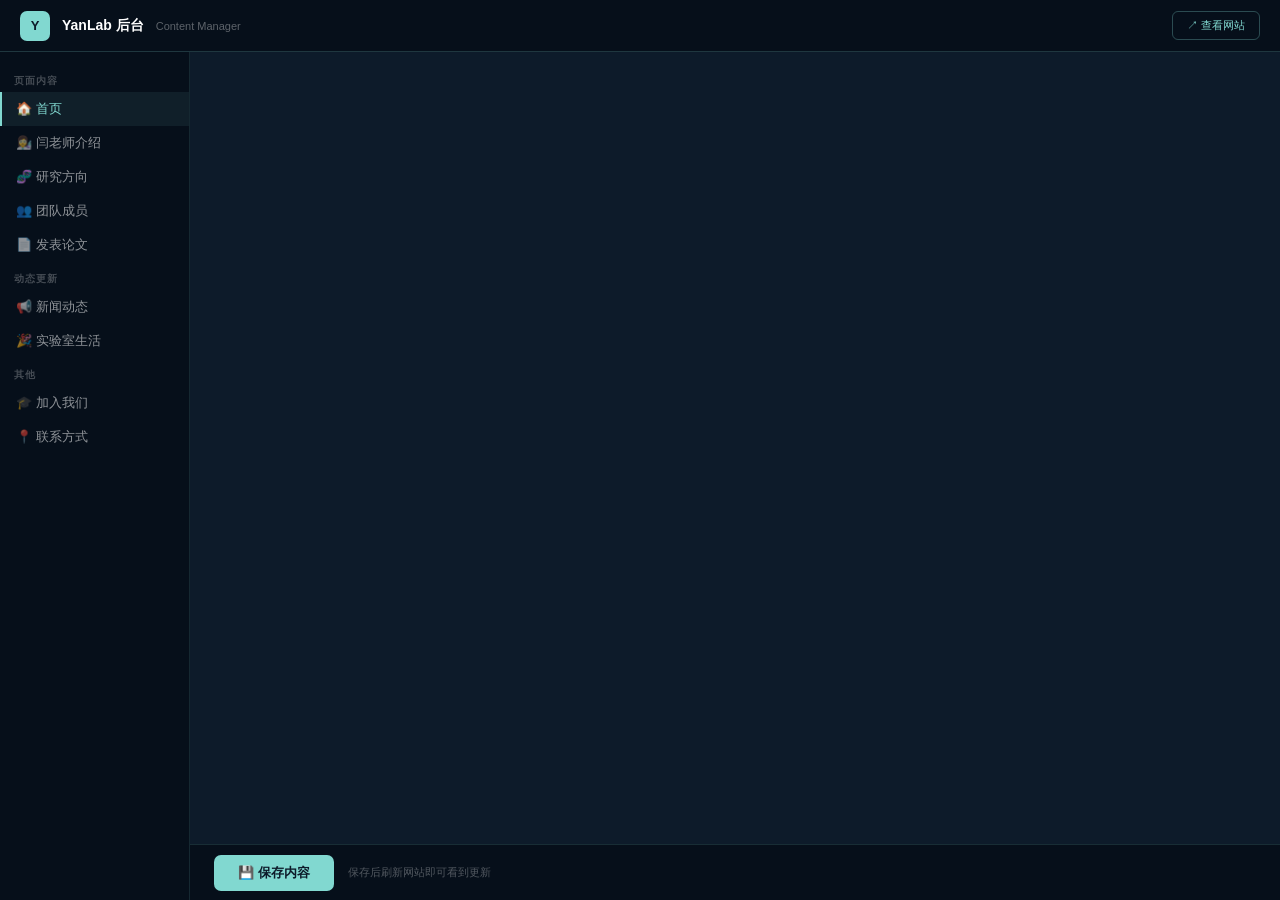
==== commit 4f8a4f0f: "6:12 PMClaude responded: "Add drag-drop image upload, pre-fill 13 recent papers & 2 news items, " ====
--- a/admin.html
+++ b/admin.html
@@ -5,15 +5,15 @@
 <meta name="viewport" content="width=device-width, initial-scale=1.0">
 <title>YanLab 后台管理</title>
 <style>
-html,body{margin:0!important;padding:0!important;width:100%!important;height:100%!important;overflow:hidden!important;font-family:-apple-system,'PingFang SC','Noto Sans SC',sans-serif!important;background:#0D1B2A!important;color:#E8F4F0!important;font-size:14px!important;}
+html,body{margin:0!important;padding:0!important;width:100%!important;height:100%!important;overflow:hidden!important;font-family:-apple-system,'PingFang SC',sans-serif!important;background:#0D1B2A!important;color:#E8F4F0!important;font-size:14px!important;}
 *,*::before,*::after{box-sizing:border-box!important;}
 #app{display:flex;flex-direction:column;width:100vw;height:100vh;overflow:hidden;}
 #topbar{height:52px;min-height:52px;background:#060F1A;border-bottom:1px solid rgba(129,216,208,0.2);display:flex;align-items:center;padding:0 20px;gap:12px;flex-shrink:0;}
 .t-logo{width:30px;height:30px;background:#81D8D0;border-radius:7px;display:flex;align-items:center;justify-content:center;font-weight:700;color:#0D1B2A;font-size:13px;flex-shrink:0;}
 .t-title{font-size:14px;font-weight:600;color:#fff;}
-.t-sub{font-size:11px;color:rgba(255,255,255,0.35);margin-left:2px;}
-.t-link{margin-left:auto;padding:6px 14px;border-radius:6px;border:1px solid rgba(129,216,208,0.3);background:transparent;color:#81D8D0;font-size:11px;cursor:pointer;text-decoration:none;white-space:nowrap;}
-#body{display:flex;flex:1;overflow:hidden;width:100%;}
+.t-sub{font-size:11px;color:rgba(255,255,255,0.35);}
+.t-link{margin-left:auto;padding:6px 14px;border-radius:6px;border:1px solid rgba(129,216,208,0.3);background:transparent;color:#81D8D0;font-size:11px;cursor:pointer;text-decoration:none;}
+#body{display:flex;flex:1;overflow:hidden;}
 #sidebar{width:190px;min-width:190px;background:#060F1A;border-right:1px solid rgba(129,216,208,0.12);overflow-y:auto;flex-shrink:0;padding:12px 0;}
 .s-section{font-size:10px;font-weight:600;letter-spacing:0.1em;text-transform:uppercase;color:rgba(255,255,255,0.25);padding:10px 14px 4px;}
 .s-item{display:flex;align-items:center;gap:8px;padding:8px 14px;cursor:pointer;font-size:13px;color:rgba(255,255,255,0.55);border-left:2px solid transparent;transition:all 0.12s;white-space:nowrap;}
@@ -38,7 +38,8 @@
 textarea:focus,input[type=text]:focus{outline:none;border-color:rgba(129,216,208,0.4);}
 .card{background:rgba(0,0,0,0.2);border:1px solid rgba(255,255,255,0.08);border-radius:9px;padding:14px;margin-bottom:10px;position:relative;}
 .ch{display:flex;align-items:center;gap:8px;margin-bottom:10px;}
-.av{width:32px;height:32px;border-radius:50%;background:#81D8D0;display:flex;align-items:center;justify-content:center;font-weight:700;color:#0D1B2A;font-size:13px;flex-shrink:0;}
+.av{width:32px;height:32px;border-radius:50%;background:#81D8D0;display:flex;align-items:center;justify-content:center;font-weight:700;color:#0D1B2A;font-size:13px;flex-shrink:0;overflow:hidden;}
+.av img{width:100%;height:100%;object-fit:cover;}
 select{background:rgba(0,0,0,0.35);border:1px solid rgba(255,255,255,0.12);border-radius:6px;color:#E8F4F0;font-size:12px;padding:5px 8px;font-family:inherit;}
 .xbtn{width:26px;height:26px;border-radius:5px;border:1px solid rgba(232,115,74,0.3);background:transparent;color:rgba(232,115,74,0.65);cursor:pointer;font-size:13px;display:flex;align-items:center;justify-content:center;flex-shrink:0;}
 .xbtn:hover{background:rgba(232,115,74,0.12);color:#E8734A;}
@@ -48,10 +49,27 @@
 .bt-off{border-color:rgba(255,255,255,0.15);color:rgba(255,255,255,0.35);background:transparent;}
 .bt-on{border-color:#F5C842;color:#F5C842;background:rgba(245,200,66,0.1);}
 .note{background:rgba(245,200,66,0.07);border:1px solid rgba(245,200,66,0.18);border-radius:7px;padding:10px 14px;font-size:11px;color:rgba(245,200,66,0.75);margin-bottom:16px;line-height:1.6;}
-.pg{display:grid;grid-template-columns:80px 1fr;gap:12px;align-items:start;}
-.pthumb{width:80px;height:80px;border-radius:7px;background:rgba(129,216,208,0.07);border:1.5px dashed rgba(129,216,208,0.2);display:flex;align-items:center;justify-content:center;font-size:22px;overflow:hidden;flex-shrink:0;}
-.pthumb img{width:100%;height:100%;object-fit:cover;}
 .sect{font-size:13px;font-weight:600;color:rgba(129,216,208,0.9);margin:20px 0 10px;padding-bottom:6px;border-bottom:1px solid rgba(129,216,208,0.15);}
+
+/* Image upload drop zone */
+.img-drop{border:2px dashed rgba(129,216,208,0.3);border-radius:8px;padding:16px;text-align:center;cursor:pointer;transition:all 0.2s;position:relative;background:rgba(0,0,0,0.15);}
+.img-drop:hover,.img-drop.over{border-color:#81D8D0;background:rgba(129,216,208,0.06);}
+.img-drop input{position:absolute;inset:0;opacity:0;cursor:pointer;width:100%;height:100%;}
+.img-preview{width:100%;max-height:140px;object-fit:cover;border-radius:6px;margin-bottom:8px;display:none;}
+.img-drop-text{font-size:11px;color:rgba(255,255,255,0.4);}
+.img-drop-icon{font-size:24px;margin-bottom:4px;}
+
+/* Photo card grid layout */
+.photo-row{display:grid;grid-template-columns:130px 1fr;gap:12px;align-items:start;}
+
+/* Search bar for publications */
+.search-bar{display:flex;gap:8px;margin-bottom:16px;}
+.search-bar input{flex:1;}
+.search-bar select{width:120px;}
+
+/* Stats chips */
+.stat-row{display:flex;gap:8px;margin-bottom:12px;flex-wrap:wrap;}
+.stat-chip{background:rgba(129,216,208,0.1);border:1px solid rgba(129,216,208,0.2);border-radius:20px;padding:4px 12px;font-size:11px;color:rgba(129,216,208,0.8);}
 </style>
 </head>
 <body>
@@ -59,7 +77,7 @@
 <div id="app">
   <div id="topbar">
     <div class="t-logo">Y</div>
-    <span class="t-title">YanLab 后台管理</span>
+    <span class="t-title">YanLab 后台</span>
     <span class="t-sub">Content Manager</span>
     <a href="/index.html" class="t-link" target="_blank">↗ 查看网站</a>
   </div>
@@ -90,7 +108,45 @@
 <div id="toast">✅ 保存成功！</div>
 
 <script>
-// ── Default content (every string on every page) ─────────────
+// ── Image upload helpers ─────────────────────────────────────
+function setupDrop(zoneId, onImage) {
+  var zone = document.getElementById(zoneId);
+  if (!zone) return;
+  var inp = zone.querySelector('input[type=file]');
+  var preview = zone.querySelector('.img-preview');
+  var txt = zone.querySelector('.img-drop-text');
+
+  function handleFile(file) {
+    if (!file || !file.type.startsWith('image/')) return;
+    var reader = new FileReader();
+    reader.onload = function(e) {
+      var b64 = e.target.result;
+      if (preview) { preview.src = b64; preview.style.display = 'block'; }
+      if (txt) txt.textContent = file.name;
+      onImage(b64);
+    };
+    reader.readAsDataURL(file);
+  }
+
+  zone.addEventListener('dragover', function(e){ e.preventDefault(); zone.classList.add('over'); });
+  zone.addEventListener('dragleave', function(){ zone.classList.remove('over'); });
+  zone.addEventListener('drop', function(e){ e.preventDefault(); zone.classList.remove('over'); handleFile(e.dataTransfer.files[0]); });
+  if (inp) inp.addEventListener('change', function(){ handleFile(inp.files[0]); });
+}
+
+function imgDropZone(id, currentSrc, onchangeExpr) {
+  var hasImg = currentSrc && currentSrc.length > 10;
+  return '<div class="img-drop" id="'+id+'">'
+    +(hasImg?'<img class="img-preview" style="display:block" src="'+currentSrc+'">'
+            :'<img class="img-preview">')
+    +'<input type="file" accept="image/*">'
+    +'<div class="img-drop-icon">📷</div>'
+    +'<div class="img-drop-text">'+(hasImg?'点击或拖拽替换图片':'点击或拖拽上传图片')+'</div>'
+    +'</div>'
+    +'<script>setupDrop("'+id+'",function(b64){'+onchangeExpr+'});<\/script>';
+}
+
+// ── Default data ─────────────────────────────────────────────
 var DEF = {
   home:{
     slogan_zh:'探索生命起点的奥秘', slogan_en:'Decoding the origins of life',
@@ -109,54 +165,56 @@
     life_desc_en:'Team building, dinners, trips, celebrations — Prof. Yan leads us in work and in life.',
     join_title_zh:'我们欢迎有热情的你', join_title_en:'We welcome passionate minds',
     join_desc_zh:'无论你是博士生、硕士生、博士后，还是对生殖发育充满好奇的本科生，都欢迎来聊聊。',
-    join_desc_en:'Whether PhD, master\'s, postdoc, or an undergrad curious about reproductive biology — we\'d love to hear from you.',
+    join_desc_en:"Whether PhD, master's, postdoc, or an undergrad curious about reproductive biology — we'd love to hear from you.",
   },
   pi:{
     name_zh:'闫丽盈', name_en:'Liying Yan',
     title_zh:'研究员 · 博士生导师 · 科研处处长', title_en:'Principal Investigator · PhD Supervisor · Director of Research Office',
     tag1_zh:'国家杰出青年科学基金获得者', tag1_en:'NSFC Distinguished Young Scholar',
     tag2_zh:'辅助生殖教育部重点实验室副主任', tag2_en:'Deputy Director, MOE Key Lab of ART',
-    bio_zh:'闫丽盈研究员现任职于北京大学第三医院生殖医学科，担任科研处处长及辅助生殖教育部重点实验室副主任。她是国家杰出青年科学基金获得者，长期致力于人类早期胚胎发育的遗传与表观遗传调控研究。\n\n作为通讯或第一作者，她已在Nature、Cell、Nature Genetics、Molecular Cell等国际顶级期刊发表论文45篇，两次入选"中国科学十大进展"，一篇论文荣登Cell杂志封面，三篇被评为高被引论文。',
-    bio_en:'Prof. Liying Yan is a Principal Investigator at the Reproductive Medicine Center, PUTH, where she also serves as Director of the Research Office and Deputy Director of the MOE Key Laboratory for Assisted Reproduction. She is a recipient of the NSFC Distinguished Young Scholar Award.\n\nAs corresponding or first author, she has published 45 papers in top journals including Nature, Cell, Nature Genetics, and Molecular Cell, with her work twice selected among China\'s Top-10 Scientific Advances.',
-    quote_zh:'请在这里填写闫老师的寄语或座右铭。', quote_en:'A quote or message from Prof. Yan — to be filled.',
-    email:'yanliying@bjmu.edu.cn',
-    tl1_zh:'北京大学第三医院 科研处处长', tl1_en:'Director of Research Office, PUTH',
-    tl1_sub_zh:'辅助生殖教育部重点实验室副主任', tl1_sub_en:'Deputy Director, MOE Key Lab of ART',
-    tl2_zh:'北京大学 研究员', tl2_en:'Principal Investigator, Peking University',
-    tl2_sub_zh:'生殖发育与遗传研究', tl2_sub_en:'Research on reproductive development and genetics',
-  },
-  research:{
-    page_title_zh:'我们在探索什么', page_title_en:'What we explore',
-    page_desc_zh:'围绕人类早期胚胎发育与生殖遗传，我们的研究横跨基础科学与临床转化，致力于让更多家庭受益。',
-    page_desc_en:'Spanning basic science and clinical translation, our work on early human embryo development and reproductive genetics aims to benefit more families.',
-    areas:[
-      {icon:'🧬',
-       title_zh:'生殖遗传与胚胎诊断', title_en:'Reproductive Genetics & Embryo Diagnosis',
-       desc_zh:'开发基于转录组测序的胚胎着床前遗传学检测（PGT）新方法，利用滋养外胚层细胞中丰富的mRNA转录拷贝进行突变检测，同步评估胚胎着床潜能，提高单基因病阻断的准确性与适用范围。',
-       desc_en:'We develop novel preimplantation genetic testing (PGT) methods using transcriptome sequencing to simultaneously detect mutations and assess embryo implantation potential, improving accuracy and applicability for monogenic disease prevention.',
-       tag_zh:'胚胎诊断', tag_en:'PGT'},
-      {icon:'🔬',
-       title_zh:'表观遗传调控机制', title_en:'Epigenetic Regulation Mechanisms',
-       desc_zh:'系统研究人类早期胚胎及原始生殖细胞发育过程中的DNA甲基化调控机制，解析卵母细胞减数分裂染色体重组的遗传特征，揭示表观遗传对基因表达的精准调控规律。',
-       desc_en:'We systematically study DNA methylation regulation during human early embryo and primordial germ cell development, characterizing the genetic features of oocyte meiotic chromosome recombination.',
-       tag_zh:'表观遗传', tag_en:'Epigenetics'},
-      {icon:'👶',
-       title_zh:'辅助生殖技术临床转化', title_en:'Translational Assisted Reproduction',
-       desc_zh:'将基础研究成果成功转化为临床应用，包括胚胎植入前单基因疾病诊断、提高疑难不孕患者治疗成功率等，推动辅助生殖技术的精准化与个体化。',
-       desc_en:'We successfully translate basic findings into clinical applications, including preimplantation diagnosis of monogenic diseases and improving success rates for difficult infertility cases.',
-       tag_zh:'临床转化', tag_en:'Clinical Translation'},
-    ]
-  },
+    bio_zh:'闫丽盈研究员现任职于北京大学第三医院生殖医学科，担任科研处处长及辅助生殖教育部重点实验室副主任。她是国家杰出青年科学基金获得者，长期致力于人类早期胚胎发育的遗传与表观遗传调控研究。\n\n作为通讯或第一作者，她已在Nature、Cell、Nature Genetics、Molecular Cell等国际顶级期刊发表论文198篇，被引11,791次，两次入选"中国科学十大进展"。',
+    bio_en:'Prof. Liying Yan is a Principal Investigator at the Reproductive Medicine Center, PUTH. She is a recipient of the NSFC Distinguished Young Scholar Award, and has published 198 papers with 11,791 citations in top journals including Nature, Cell, and Nature Genetics. Her work has twice been selected among China\'s Top-10 Scientific Advances.',
+    quote_zh:'请在这里填写闫老师的寄语或座右铭。', quote_en:"A quote from Prof. Yan — to be filled.",
+    email:'yanliying@bjmu.edu.cn', photo:'',
+  },
+  research:{areas:[
+    {icon:'🧬',title_zh:'生殖遗传与胚胎诊断',title_en:'Reproductive Genetics & Embryo Diagnosis',desc_zh:'开发基于转录组测序的胚胎着床前遗传学检测新方法，利用滋养外胚层细胞中丰富的mRNA转录拷贝进行突变检测，同步评估胚胎着床潜能，提高单基因病阻断的准确性与适用范围。',desc_en:'Developing novel PGT methods using transcriptome sequencing to simultaneously detect mutations and assess embryo implantation potential.',tag_zh:'胚胎诊断',tag_en:'PGT'},
+    {icon:'🔬',title_zh:'表观遗传调控机制',title_en:'Epigenetic Regulation Mechanisms',desc_zh:'系统研究人类早期胚胎及原始生殖细胞发育过程中的DNA甲基化调控机制，解析卵母细胞减数分裂染色体重组的遗传特征。',desc_en:'Systematically studying DNA methylation regulation during human early embryo and primordial germ cell development.',tag_zh:'表观遗传',tag_en:'Epigenetics'},
+    {icon:'👶',title_zh:'辅助生殖技术临床转化',title_en:'Translational Assisted Reproduction',desc_zh:'将基础研究成果成功转化为临床应用，包括胚胎植入前单基因疾病诊断、提高疑难不孕患者治疗成功率等，推动辅助生殖技术的精准化与个体化。',desc_en:'Translating basic findings into clinical applications to improve ART success rates.',tag_zh:'临床转化',tag_en:'Clinical Translation'},
+  ]},
   team:{members:[
     {name_zh:'闫丽盈',name_en:'Liying Yan',role:'PI',focus_zh:'生殖遗传 · 表观遗传 · 辅助生殖',focus_en:'Reproductive genetics · Epigenetics · ART',email:'yanliying@bjmu.edu.cn',photo:''},
-    {name_zh:'待填写',name_en:'To be filled',role:'Postdoc',focus_zh:'研究方向待填',focus_en:'TBD',email:'',photo:''},
-    {name_zh:'待填写',name_en:'To be filled',role:'PhD',focus_zh:'研究方向待填',focus_en:'TBD',email:'',photo:''},
   ]},
   pubs:{papers:[
-    {title:'Concurrent Preimplantation Genetic Testing and Competence Assessment of Human Embryos by Transcriptome Sequencing',authors:'Wang Y, Li Y, Zhu X, Yan L*, Qiao J*',journal:'Advanced Science',year:'2024',doi:'',cover:false,cited:false,advance:false},
+    // 2026
+    {title:'Third-generation sequencing enables accurate preimplantation genetic testing of monogenic defects for de novo variants and incomplete pedigrees',authors:'Fang Y, Wang Y, Zhan Y, [...], Yan L*',journal:'Human Reproduction',year:'2026',doi:'',cover:false,cited:false,advance:false},
+    {title:'Multi-omics profiling identifies inosine as a key metabolite associated with embryonic arrest in hydrosalpinx-associated infertility',authors:'Peng Y, Fang Y, Wang N, [...], Qiao J*',journal:'EBioMedicine',year:'2026',doi:'',cover:false,cited:false,advance:false},
+    {title:'The dynamic expression pattern of signaling pathways involved in early embryo development',authors:'Song Z, Song S, Wang N, [...], Yuan P*',journal:'Cell Communication and Signaling',year:'2026',doi:'',cover:false,cited:false,advance:false},
+    {title:'Ypel5 preserves female fertility by regulating folliculogenesis and oocyte maturation',authors:'Ding L, Guo Q, Li Y, [...], Yan L*',journal:'Cell Death and Differentiation',year:'2026',doi:'',cover:false,cited:false,advance:false},
+    {title:'Uridine restores oocyte quality and mitigates female reproductive aging by inhibition of ferroptosis in mice',authors:'Chen J, Shen J, Li D, [...], Qiao J*',journal:'Nature Communications',year:'2026',doi:'',cover:false,cited:false,advance:false},
+    {title:'Single-oocyte full-length isoform sequencing unveils the impact of transposable elements on RNA diversity and stability',authors:'Wang Y, Wei W, Liu Y, [...], Yuan P*',journal:'Nature Communications',year:'2026',doi:'',cover:false,cited:false,advance:false},
+    {title:'Identification of candidate genes associated with mitotic-origin aneuploidy: a genome-wide association study',authors:'Lyu Z, An J, Song S, [...], Qiao J*',journal:'Journal of Assisted Reproduction and Genetics',year:'2026',doi:'',cover:false,cited:false,advance:false},
+    {title:'Ncbp1 deficiency affects morula-to-blastocyst transition through lipid metabolic dysregulation',authors:'Liu Y, He Y, Wang X, [...], Yan L*',journal:'Reproduction',year:'2026',doi:'',cover:false,cited:false,advance:false},
+    // 2025
+    {title:'Extra X chromosome affects male germ cell development — selected as China Top-10 Science Advance of 2024',authors:'Qiao J*, Yuan P, Yan L*, Wei Y* et al.',journal:'Nature',year:'2025',doi:'',cover:false,cited:false,advance:true},
+    {title:'Moving toward totipotency: the molecular and cellular features of totipotent and naive pluripotent stem cells',authors:'Hua L, Peng Y, Yan L, [...], Qiao J*',journal:'Human Reproduction Update',year:'2025',doi:'',cover:false,cited:false,advance:false},
+    {title:'Single-cell metabolomics reveals that bisphosphoglycerate mutase influences oocyte maturation through glucose metabolism',authors:'Wang J, Liu Q, Yan Z, [...], Yan L*',journal:'Molecular Human Reproduction',year:'2025',doi:'',cover:false,cited:false,advance:false},
+    {title:'Chromosomal segregation and recombination in human sperm cells from reciprocal translocation carriers',authors:'Yang Y, Yang M, Shao M, [...], Yan Z*',journal:'Journal of Assisted Reproduction and Genetics',year:'2025',doi:'',cover:false,cited:false,advance:false},
+    {title:'RRS1 regulates proliferation, migration, and invasion of HTR-8/SVneo human trophoblasts',authors:'Wu Y, Li Y, Wang J, [...], Yuan P*',journal:'Frontiers of Medicine',year:'2025',doi:'',cover:false,cited:false,advance:false},
   ]},
   news:{items:[
-    {date:'2024-06-20',title_zh:'团队在Advanced Science发表胚胎诊断新成果',title_en:'Team publishes embryo diagnostic method in Advanced Science',desc_zh:'基于RNA转录组测序实现胚胎单基因病诊断与着床潜能同步评估。',desc_en:'Concurrent preimplantation genetic testing and competence assessment via transcriptome sequencing.',tag_zh:'论文发表',tag_en:'Publication'},
+    {date:'2025-03-27',
+     title_zh:'团队研究成果入选"2024年度中国科学十大进展"',
+     title_en:"Team research selected as one of China's Top-10 Science Advances of 2024",
+     desc_zh:'北京大学乔杰、袁鹏、闫丽盈、魏瑗等从多维度揭示了额外X染色体影响男性生殖细胞发育的机制，为克氏综合征患者不育的发病机制及早期治疗提供了重要依据。研究成果于2025年3月27日在2025中关村论坛年会上获颁"2024年度中国科学十大进展"奖。',
+     desc_en:"The team's research on how extra X chromosomes affect male germ cell development in Klinefelter syndrome was recognized at the 2025 ZGC Forum as one of China's Top-10 Science Advances of 2024.",
+     tag_zh:'重大荣誉',tag_en:'Major Award',photo:''},
+    {date:'2024-06-20',
+     title_zh:'团队在Advanced Science发表胚胎诊断新成果',
+     title_en:'Team publishes embryo diagnostic method in Advanced Science',
+     desc_zh:'基于RNA转录组测序实现胚胎单基因病诊断与着床潜能同步评估。',
+     desc_en:'Concurrent preimplantation genetic testing and competence assessment via transcriptome sequencing.',
+     tag_zh:'论文发表',tag_en:'Publication',photo:''},
   ]},
   life:{
     title_zh:'不只是科研，也是家人', title_en:"More than research — we're family",
@@ -165,43 +223,27 @@
     trad_title_zh:'我们的小传统', trad_title_en:'Our little traditions',
     traditions:[
       {emoji:'🏕️',name_zh:'年度团建',name_en:'Annual Retreat',desc_zh:'每年一次，一起出游放松，增进感情。',desc_en:'Once a year, we travel together to relax and bond.'},
-      {emoji:'🎂',name_zh:'生日惊喜',name_en:'Birthday Surprises',desc_zh:'每个成员的生日都会被记住，闫老师总会送上惊喜。',desc_en:"Every member's birthday is remembered, and Prof. Yan always has a surprise ready."},
+      {emoji:'🎂',name_zh:'生日惊喜',name_en:'Birthday Surprises',desc_zh:'每个成员的生日都会被记住，闫老师总会送上惊喜。',desc_en:"Every member's birthday is remembered — Prof. Yan always has a surprise."},
       {emoji:'🎓',name_zh:'毕业庆典',name_en:'Graduation Celebration',desc_zh:'送别每一位毕业生，留住最美好的回忆。',desc_en:'Celebrating each graduate and preserving the most beautiful memories.'},
       {emoji:'🥢',name_zh:'实验室聚餐',name_en:'Lab Dinners',desc_zh:'节日、新生入学、项目完成……总有理由一起吃饭。',desc_en:'Holidays, new members, project completions — always a reason to dine together.'},
-      {emoji:'✈️',name_zh:'学术会议',name_en:'Conferences',desc_zh:'一起出席学术会议，顺道探索新城市。',desc_en:'Attending academic conferences together and exploring new cities along the way.'},
+      {emoji:'✈️',name_zh:'学术会议',name_en:'Conferences',desc_zh:'一起出席学术会议，顺道探索新城市。',desc_en:'Attending conferences together and exploring new cities along the way.'},
     ],
     photos:[
-      {url:'',caption_zh:'年度团建',caption_en:'Annual retreat'},
-      {url:'',caption_zh:'毕业季',caption_en:'Graduation'},
-      {url:'',caption_zh:'节日聚餐',caption_en:'Holiday dinner'},
+      {url:'',caption_zh:'2025中关村论坛 — 获颁中国科学十大进展',caption_en:'2025 ZGC Forum — China Top-10 Science Advances Award'},
+      {url:'',caption_zh:'北医三院生殖医学中心团队合影',caption_en:'Reproductive Medicine Center team photo'},
+      {url:'',caption_zh:'中关村论坛获奖合影',caption_en:'Award ceremony at ZGC Forum'},
     ]
   },
   join:{
     page_title_zh:'和我们一起探索生命的奥秘', page_title_en:"Explore life's mysteries with us",
     intro_zh:'我们欢迎充满好奇心、勤奋踏实的伙伴加入。无论你处于学术生涯的哪个阶段，都真诚欢迎你来聊聊。',
-    intro_en:"We welcome curious, dedicated people at any stage of their academic career. We'd genuinely love to hear from you.",
-    postdoc_title_zh:'博士后研究员', postdoc_title_en:'Postdoctoral Researcher',
+    intro_en:"We welcome curious, dedicated people at any stage of their academic career.",
     postdoc_req_zh:'生命科学相关方向博士学位\n良好的英文写作与沟通能力\n对生殖遗传/表观遗传有浓厚兴趣\n具备独立科研能力',
     postdoc_req_en:'PhD in life sciences or related fields\nStrong English writing and communication\nStrong interest in reproductive genetics/epigenetics\nAbility to conduct independent research',
-    phd_title_zh:'博士研究生', phd_title_en:'PhD Student',
     phd_req_zh:'生命科学/医学相关背景\n对基础研究有热情与执着\n具备良好的学习与沟通能力',
     phd_req_en:'Background in life sciences / medicine\nPassion and perseverance for basic research\nGood learning and communication skills',
-    master_title_zh:'硕士研究生', master_title_en:"Master's Student",
     master_req_zh:'相关专业本科背景\n认真踏实，有科研探索精神\n欢迎推免直博同学咨询',
-    master_req_en:'Relevant undergraduate background\nDiligent and curious about scientific exploration\nHighly recommended students welcome',
-    why_title_zh:'为什么加入我们', why_title_en:'Why join us',
-    why1_zh:'顶尖科研平台', why1_en:'Top research platform',
-    why1d_zh:'北医三院世界一流的生殖医学研究环境', why1d_en:'World-class reproductive medicine research environment at PUTH',
-    why2_zh:'严谨的科研训练', why2_en:'Rigorous research training',
-    why2d_zh:'从选题到发表的全过程指导与培养', why2d_en:'Full mentorship from topic selection to publication',
-    why3_zh:'温暖的实验室文化', why3_en:'Warm lab culture',
-    why3d_zh:'闫老师关心每一位学生的成长与生活', why3d_en:"Prof. Yan cares about every student's growth and well-being",
-    why4_zh:'国际交流机会', why4_en:'International opportunities',
-    why4d_zh:'参加国际学术会议，开阔学术视野', why4d_en:'Attend international conferences and broaden your academic horizons',
-    why5_zh:'优秀的团队伙伴', why5_en:'Outstanding teammates',
-    why5d_zh:'和来自五湖四海的优秀同学共同成长', why5d_en:'Grow alongside talented colleagues from across the country',
-    why6_zh:'丰富的课外活动', why6_en:'Rich extracurricular life',
-    why6d_zh:'团建、聚餐、节日庆典……生活不只是实验室', why6d_en:'Team outings, dinners, celebrations — life is more than the lab',
+    master_req_en:'Relevant undergraduate background\nDiligent and curious about scientific exploration',
     cta_zh:'感兴趣？直接联系我们！', cta_en:'Interested? Reach out directly!',
     cta_desc_zh:'请将个人简历和一封简短的自我介绍发送至闫老师邮箱。我们会认真阅读每一封邮件。',
     cta_desc_en:"Send your CV and a brief self-introduction to Prof. Yan's email. We read every message carefully.",
@@ -209,7 +251,7 @@
   contact:{
     page_title_zh:'随时欢迎联系', page_title_en:"We'd love to hear from you",
     page_desc_zh:'无论是学术合作、招聘咨询，还是只是想了解我们的研究，都欢迎来信。',
-    page_desc_en:'Whether for academic collaboration, joining the lab, or simply learning about our research — write to us anytime.',
+    page_desc_en:'Whether for academic collaboration, joining the lab, or simply learning about our research — write to us.',
     email:'yanliying@bjmu.edu.cn',
     address_zh:'北京市海淀区花园北路49号\n北京大学第三医院 生殖医学科\n邮编：100191',
     address_en:'49 North Garden Road, Haidian District\nReproductive Medicine Center, PUTH\nBeijing 100191, China',
@@ -220,271 +262,129 @@
 };
 
 var S = JSON.parse(localStorage.getItem('yanlab_cms')||'null') || JSON.parse(JSON.stringify(DEF));
-// Merge missing keys from DEF
-function merge(target, source) {
-  for (var k in source) {
-    if (!(k in target)) target[k] = JSON.parse(JSON.stringify(source[k]));
-    else if (typeof source[k]==='object' && !Array.isArray(source[k]) && source[k]!==null && typeof target[k]==='object') merge(target[k], source[k]);
-  }
-}
-merge(S, DEF);
-
-var cur = 'home';
-
-function v(val){ return (val||'').replace(/&/g,'&amp;').replace(/"/g,'&quot;').replace(/</g,'&lt;'); }
-function inp(val, expr, ph, multi, rows) {
-  var h = rows?rows*26:72;
-  if (multi) return '<textarea style="min-height:'+h+'px" oninput="'+expr+'" placeholder="'+(ph||'')+'">'+( val||'')+'</textarea>';
-  return '<input type="text" value="'+v(val)+'" oninput="'+expr+'" placeholder="'+(ph||'')+'">';
-}
-function bi(lbl, vzh, ven, ezh, een, multi, rows) {
-  return '<div class="fg"><div class="fl">'+lbl+'</div><div class="bi">'
-    +'<div class="iw">'+inp(vzh,ezh,'中文...',multi,rows)+'<span class="il">中文</span></div>'
-    +'<div class="iw">'+inp(ven,een,'English...',multi,rows)+'<span class="il">EN</span></div>'
-    +'</div></div>';
-}
-function si(lbl, val, expr, ph) {
-  return '<div class="fg"><div class="fl">'+lbl+'</div>'+inp(val,expr,ph)+'</div>';
-}
-
-// ── Page renderers ────────────────────────────────────────────
+function merge(t,s){for(var k in s){if(!(k in t))t[k]=JSON.parse(JSON.stringify(s[k]));else if(typeof s[k]==='object'&&!Array.isArray(s[k])&&s[k]!==null&&typeof t[k]==='object')merge(t[k],s[k]);}}
+merge(S,DEF);
+
+var cur='home';
+function v(x){return(x||'').replace(/&/g,'&amp;').replace(/"/g,'&quot;').replace(/</g,'&lt;');}
+function inp(val,expr,ph,multi,rows){var h=rows?rows*26:72;if(multi)return'<textarea style="min-height:'+h+'px" oninput="'+expr+'" placeholder="'+(ph||'')+'">'+( val||'')+'</textarea>';return'<input type="text" value="'+v(val)+'" oninput="'+expr+'" placeholder="'+(ph||'')+'">';}
+function bi(lbl,vzh,ven,ezh,een,multi,rows){return'<div class="fg"><div class="fl">'+lbl+'</div><div class="bi"><div class="iw">'+inp(vzh,ezh,'中文...',multi,rows)+'<span class="il">中文</span></div><div class="iw">'+inp(ven,een,'English...',multi,rows)+'<span class="il">EN</span></div></div></div>';}
+function si(lbl,val,expr,ph){return'<div class="fg"><div class="fl">'+lbl+'</div>'+inp(val,expr,ph)+'</div>';}
+
+// ── Page renders ─────────────────────────────────────────────
 var PAGES = {
-  home: function() {
-    var h=S.home;
-    return '<div class="pg-title">🏠 首页</div><div class="pg-desc">首页所有文字内容</div>'
-      +'<div class="sect">Hero 区</div>'
-      +bi('主标语',h.slogan_zh,h.slogan_en,"S.home.slogan_zh=this.value","S.home.slogan_en=this.value")
-      +bi('描述文字',h.desc_zh,h.desc_en,"S.home.desc_zh=this.value","S.home.desc_en=this.value",true,3)
-      +'<div class="sect">统计数字标签</div>'
-      +bi('发表论文',h.stats_papers_zh,h.stats_papers_en,"S.home.stats_papers_zh=this.value","S.home.stats_papers_en=this.value")
-      +bi('被引次数',h.stats_cited_zh,h.stats_cited_en,"S.home.stats_cited_zh=this.value","S.home.stats_cited_en=this.value")
-      +bi('十大进展',h.stats_advance_zh,h.stats_advance_en,"S.home.stats_advance_zh=this.value","S.home.stats_advance_en=this.value")
-      +bi('实验室成员',h.stats_members_zh,h.stats_members_en,"S.home.stats_members_zh=this.value","S.home.stats_members_en=this.value")
-      +'<div class="sect">研究方向预览</div>'
-      +bi('小标题',h.research_title_zh,h.research_title_en,"S.home.research_title_zh=this.value","S.home.research_title_en=this.value")
-      +bi('描述',h.research_desc_zh,h.research_desc_en,"S.home.research_desc_zh=this.value","S.home.research_desc_en=this.value",true)
-      +'<div class="sect">新闻动态预览</div>'
-      +bi('标题',h.news_title_zh,h.news_title_en,"S.home.news_title_zh=this.value","S.home.news_title_en=this.value")
-      +'<div class="sect">实验室生活预览</div>'
-      +bi('标题',h.life_title_zh,h.life_title_en,"S.home.life_title_zh=this.value","S.home.life_title_en=this.value")
-      +bi('描述',h.life_desc_zh,h.life_desc_en,"S.home.life_desc_zh=this.value","S.home.life_desc_en=this.value",true)
-      +'<div class="sect">加入我们预览</div>'
-      +bi('标题',h.join_title_zh,h.join_title_en,"S.home.join_title_zh=this.value","S.home.join_title_en=this.value")
-      +bi('描述',h.join_desc_zh,h.join_desc_en,"S.home.join_desc_zh=this.value","S.home.join_desc_en=this.value",true);
-  },
-
-  pi: function() {
-    var p=S.pi;
-    return '<div class="pg-title">👩‍🔬 闫老师介绍</div><div class="pg-desc">关于PI页面的所有文字</div>'
+  home:function(){var h=S.home;return'<div class="pg-title">🏠 首页</div><div class="pg-desc">首页所有文字</div><div class="sect">Hero 区</div>'+bi('主标语',h.slogan_zh,h.slogan_en,"S.home.slogan_zh=this.value","S.home.slogan_en=this.value")+bi('描述',h.desc_zh,h.desc_en,"S.home.desc_zh=this.value","S.home.desc_en=this.value",true,3)+'<div class="sect">统计数字</div>'+bi('发表论文',h.stats_papers_zh,h.stats_papers_en,"S.home.stats_papers_zh=this.value","S.home.stats_papers_en=this.value")+bi('被引次数',h.stats_cited_zh,h.stats_cited_en,"S.home.stats_cited_zh=this.value","S.home.stats_cited_en=this.value")+bi('十大进展',h.stats_advance_zh,h.stats_advance_en,"S.home.stats_advance_zh=this.value","S.home.stats_advance_en=this.value")+bi('实验室成员',h.stats_members_zh,h.stats_members_en,"S.home.stats_members_zh=this.value","S.home.stats_members_en=this.value")+'<div class="sect">其他版块预览文字</div>'+bi('研究标题',h.research_title_zh,h.research_title_en,"S.home.research_title_zh=this.value","S.home.research_title_en=this.value")+bi('研究描述',h.research_desc_zh,h.research_desc_en,"S.home.research_desc_zh=this.value","S.home.research_desc_en=this.value",true)+bi('新闻标题',h.news_title_zh,h.news_title_en,"S.home.news_title_zh=this.value","S.home.news_title_en=this.value")+bi('Lab Life标题',h.life_title_zh,h.life_title_en,"S.home.life_title_zh=this.value","S.home.life_title_en=this.value")+bi('Lab Life描述',h.life_desc_zh,h.life_desc_en,"S.home.life_desc_zh=this.value","S.home.life_desc_en=this.value",true)+bi('加入标题',h.join_title_zh,h.join_title_en,"S.home.join_title_zh=this.value","S.home.join_title_en=this.value")+bi('加入描述',h.join_desc_zh,h.join_desc_en,"S.home.join_desc_zh=this.value","S.home.join_desc_en=this.value",true);},
+
+  pi:function(){var p=S.pi;
+    var hasPhoto=p.photo&&p.photo.length>10;
+    return'<div class="pg-title">👩‍🔬 闫老师介绍</div><div class="pg-desc">PI页面所有内容</div><div class="sect">头像照片</div>'
+      +'<div class="fg"><div class="fl">闫老师照片（拖拽或点击上传）</div>'
+      +(hasPhoto?'<img src="'+p.photo+'" style="max-height:160px;border-radius:8px;margin-bottom:8px;display:block;">':'')
+      +'<div class="img-drop" id="pi-photo-drop"><input type="file" accept="image/*"><div class="img-drop-icon">📷</div><div class="img-drop-text">'+(hasPhoto?'点击替换照片':'点击或拖拽上传照片')+'</div></div></div>'
+      +'<script>setupDrop("pi-photo-drop",function(b64){S.pi.photo=b64;render();});<\/script>'
       +'<div class="sect">基本信息</div>'
       +bi('姓名',p.name_zh,p.name_en,"S.pi.name_zh=this.value","S.pi.name_en=this.value")
       +bi('职称',p.title_zh,p.title_en,"S.pi.title_zh=this.value","S.pi.title_en=this.value")
-      +bi('标签1（杰青等）',p.tag1_zh,p.tag1_en,"S.pi.tag1_zh=this.value","S.pi.tag1_en=this.value")
-      +bi('标签2（职务等）',p.tag2_zh,p.tag2_en,"S.pi.tag2_zh=this.value","S.pi.tag2_en=this.value")
+      +bi('标签1',p.tag1_zh,p.tag1_en,"S.pi.tag1_zh=this.value","S.pi.tag1_en=this.value")
+      +bi('标签2',p.tag2_zh,p.tag2_en,"S.pi.tag2_zh=this.value","S.pi.tag2_en=this.value")
       +si('联系邮箱',p.email,"S.pi.email=this.value")
-      +'<div class="sect">个人简介</div>'
-      +bi('简介正文',p.bio_zh,p.bio_en,"S.pi.bio_zh=this.value","S.pi.bio_en=this.value",true,6)
-      +'<div class="sect">寄语</div>'
-      +bi('寄语/座右铭',p.quote_zh,p.quote_en,"S.pi.quote_zh=this.value","S.pi.quote_en=this.value",true)
-      +'<div class="sect">学术经历时间轴</div>'
-      +bi('经历1标题',p.tl1_zh,p.tl1_en,"S.pi.tl1_zh=this.value","S.pi.tl1_en=this.value")
-      +bi('经历1副标题',p.tl1_sub_zh,p.tl1_sub_en,"S.pi.tl1_sub_zh=this.value","S.pi.tl1_sub_en=this.value")
-      +bi('经历2标题',p.tl2_zh,p.tl2_en,"S.pi.tl2_zh=this.value","S.pi.tl2_en=this.value")
-      +bi('经历2副标题',p.tl2_sub_zh,p.tl2_sub_en,"S.pi.tl2_sub_zh=this.value","S.pi.tl2_sub_en=this.value");
-  },
-
-  research: function() {
-    var r=S.research;
-    return '<div class="pg-title">🧬 研究方向</div><div class="pg-desc">研究方向页面所有文字</div>'
-      +'<div class="sect">页面标题</div>'
-      +bi('标题',r.page_title_zh,r.page_title_en,"S.research.page_title_zh=this.value","S.research.page_title_en=this.value")
-      +bi('描述',r.page_desc_zh,r.page_desc_en,"S.research.page_desc_zh=this.value","S.research.page_desc_en=this.value",true)
-      +r.areas.map(function(a,i){
-        return '<div class="sect">'+a.icon+' 方向'+(i+1)+'</div>'
-          +bi('标题',a.title_zh,a.title_en,"S.research.areas["+i+"].title_zh=this.value","S.research.areas["+i+"].title_en=this.value")
-          +bi('描述',a.desc_zh,a.desc_en,"S.research.areas["+i+"].desc_zh=this.value","S.research.areas["+i+"].desc_en=this.value",true,3)
-          +bi('标签',a.tag_zh,a.tag_en,"S.research.areas["+i+"].tag_zh=this.value","S.research.areas["+i+"].tag_en=this.value");
-      }).join('');
-  },
-
-  team: function() {
-    return '<div class="pg-title">👥 团队成员</div><div class="pg-desc">管理所有成员信息</div>'
-      +'<div id="ml">'+S.team.members.map(mc).join('')+'</div>'
-      +'<button class="addbtn" onclick="addM()">＋ 添加成员</button>';
-  },
-
-  pubs: function() {
-    return '<div class="pg-title">📄 发表论文</div><div class="pg-desc">点击徽章标记封面/高被引/十大进展</div>'
-      +'<div id="pl">'+S.pubs.papers.map(pc).join('')+'</div>'
-      +'<button class="addbtn" onclick="addP()">＋ 添加论文</button>';
-  },
-
-  news: function() {
-    return '<div class="pg-title">📢 新闻动态</div><div class="pg-desc">实验室最新动态</div>'
-      +'<div id="nl">'+S.news.items.map(nc).join('')+'</div>'
-      +'<button class="addbtn" onclick="addN()">＋ 添加动态</button>';
-  },
-
-  life: function() {
-    var l=S.life;
-    return '<div class="pg-title">🎉 实验室生活</div><div class="pg-desc">照片墙和实验室传统</div>'
-      +'<div class="sect">页面标题</div>'
-      +bi('大标题',l.title_zh,l.title_en,"S.life.title_zh=this.value","S.life.title_en=this.value")
-      +bi('描述',l.desc_zh,l.desc_en,"S.life.desc_zh=this.value","S.life.desc_en=this.value",true)
-      +'<div class="sect">实验室传统</div>'
-      +bi('版块标题',l.trad_title_zh,l.trad_title_en,"S.life.trad_title_zh=this.value","S.life.trad_title_en=this.value")
-      +l.traditions.map(function(t,i){
-        return '<div class="card">'
-          +'<div style="font-size:20px;margin-bottom:8px;">'+t.emoji+'</div>'
-          +'<div class="bi" style="margin-bottom:7px;">'
-          +'<input type="text" value="'+v(t.name_zh)+'" placeholder="名称中文" oninput="S.life.traditions['+i+'].name_zh=this.value">'
-          +'<input type="text" value="'+v(t.name_en)+'" placeholder="Name EN" oninput="S.life.traditions['+i+'].name_en=this.value">'
-          +'</div>'
-          +'<div class="bi">'
-          +'<textarea oninput="S.life.traditions['+i+'].desc_zh=this.value" style="min-height:60px;">'+( t.desc_zh||'')+'</textarea>'
-          +'<textarea oninput="S.life.traditions['+i+'].desc_en=this.value" style="min-height:60px;">'+( t.desc_en||'')+'</textarea>'
-          +'</div></div>';
-      }).join('')
-      +'<div class="sect">照片墙</div>'
-      +'<div class="note">💡 图片链接：https://drive.google.com/uc?id=文件ID</div>'
-      +'<div id="ll">'+l.photos.map(lc).join('')+'</div>'
-      +'<button class="addbtn" onclick="addL()">＋ 添加照片</button>';
-  },
-
-  join: function() {
-    var j=S.join;
-    return '<div class="pg-title">🎓 加入我们</div><div class="pg-desc">招生页面所有文字</div>'
-      +'<div class="sect">页面标题</div>'
-      +bi('标题',j.page_title_zh,j.page_title_en,"S.join.page_title_zh=this.value","S.join.page_title_en=this.value")
-      +bi('欢迎语',j.intro_zh,j.intro_en,"S.join.intro_zh=this.value","S.join.intro_en=this.value",true)
-      +'<div class="sect">博士后要求</div>'
-      +bi('职位名',j.postdoc_title_zh,j.postdoc_title_en,"S.join.postdoc_title_zh=this.value","S.join.postdoc_title_en=this.value")
-      +bi('要求（每行一条）',j.postdoc_req_zh,j.postdoc_req_en,"S.join.postdoc_req_zh=this.value","S.join.postdoc_req_en=this.value",true,4)
-      +'<div class="sect">博士生要求</div>'
-      +bi('职位名',j.phd_title_zh,j.phd_title_en,"S.join.phd_title_zh=this.value","S.join.phd_title_en=this.value")
-      +bi('要求',j.phd_req_zh,j.phd_req_en,"S.join.phd_req_zh=this.value","S.join.phd_req_en=this.value",true,3)
-      +'<div class="sect">硕士生要求</div>'
-      +bi('职位名',j.master_title_zh,j.master_title_en,"S.join.master_title_zh=this.value","S.join.master_title_en=this.value")
-      +bi('要求',j.master_req_zh,j.master_req_en,"S.join.master_req_zh=this.value","S.join.master_req_en=this.value",true,3)
-      +'<div class="sect">为什么加入我们</div>'
-      +bi('版块标题',j.why_title_zh,j.why_title_en,"S.join.why_title_zh=this.value","S.join.why_title_en=this.value")
-      +[1,2,3,4,5,6].map(function(n){
-        return bi('亮点'+n+'标题',j['why'+n+'_zh'],j['why'+n+'_en'],"S.join.why"+n+"_zh=this.value","S.join.why"+n+"_en=this.value")
-          +bi('亮点'+n+'描述',j['why'+n+'d_zh'],j['why'+n+'d_en'],"S.join.why"+n+"d_zh=this.value","S.join.why"+n+"d_en=this.value");
-      }).join('')
-      +'<div class="sect">号召行动</div>'
-      +bi('标题',j.cta_zh,j.cta_en,"S.join.cta_zh=this.value","S.join.cta_en=this.value")
-      +bi('描述',j.cta_desc_zh,j.cta_desc_en,"S.join.cta_desc_zh=this.value","S.join.cta_desc_en=this.value",true);
-  },
-
-  contact: function() {
-    var c=S.contact;
-    return '<div class="pg-title">📍 联系方式</div><div class="pg-desc">联系页面所有文字</div>'
-      +'<div class="sect">页面标题</div>'
-      +bi('标题',c.page_title_zh,c.page_title_en,"S.contact.page_title_zh=this.value","S.contact.page_title_en=this.value")
-      +bi('描述',c.page_desc_zh,c.page_desc_en,"S.contact.page_desc_zh=this.value","S.contact.page_desc_en=this.value",true)
-      +'<div class="sect">联系信息</div>'
-      +si('电子邮箱',c.email,"S.contact.email=this.value")
-      +bi('地址',c.address_zh,c.address_en,"S.contact.address_zh=this.value","S.contact.address_en=this.value",true,3)
-      +bi('所属机构',c.dept_zh,c.dept_en,"S.contact.dept_zh=this.value","S.contact.dept_en=this.value")
-      +bi('交通信息',c.transit_zh,c.transit_en,"S.contact.transit_zh=this.value","S.contact.transit_en=this.value",true,3);
-  }
+      +'<div class="sect">简介与寄语</div>'
+      +bi('个人简介',p.bio_zh,p.bio_en,"S.pi.bio_zh=this.value","S.pi.bio_en=this.value",true,6)
+      +bi('寄语/座右铭',p.quote_zh,p.quote_en,"S.pi.quote_zh=this.value","S.pi.quote_en=this.value",true);
+  },
+
+  research:function(){var r=S.research;return'<div class="pg-title">🧬 研究方向</div><div class="pg-desc">三大研究方向</div>'+r.areas.map(function(a,i){return'<div class="sect">'+a.icon+' 方向'+(i+1)+'</div>'+bi('标题',a.title_zh,a.title_en,"S.research.areas["+i+"].title_zh=this.value","S.research.areas["+i+"].title_en=this.value")+bi('描述',a.desc_zh,a.desc_en,"S.research.areas["+i+"].desc_zh=this.value","S.research.areas["+i+"].desc_en=this.value",true,3)+bi('标签',a.tag_zh,a.tag_en,"S.research.areas["+i+"].tag_zh=this.value","S.research.areas["+i+"].tag_en=this.value");}).join('');},
+
+  team:function(){return'<div class="pg-title">👥 团队成员</div><div class="pg-desc">所有成员信息，头像支持拖拽上传</div><div id="ml">'+S.team.members.map(mc).join('')+'</div><button class="addbtn" onclick="addM()">＋ 添加成员</button>';},
+
+  pubs:function(){
+    var total=S.pubs.papers.length;
+    var byY={};S.pubs.papers.forEach(function(p){var y=p.year||'?';if(!byY[y])byY[y]=0;byY[y]++;});
+    var ykeys=Object.keys(byY).sort(function(a,b){return b-a;});
+    var stats='<div class="stat-row">'+ykeys.map(function(y){return'<span class="stat-chip">'+y+'年：'+byY[y]+'篇</span>';}).join('')+'<span class="stat-chip">共'+total+'篇</span></div>';
+    return'<div class="pg-title">📄 发表论文</div><div class="pg-desc">点击徽章标记封面/高被引/十大进展</div>'+stats+'<div id="pl">'+S.pubs.papers.map(pc).join('')+'</div><button class="addbtn" onclick="addP()">＋ 添加论文</button>';
+  },
+
+  news:function(){return'<div class="pg-title">📢 新闻动态</div><div class="pg-desc">最新的放最上面，照片支持拖拽上传</div><div id="nl">'+S.news.items.map(nc).join('')+'</div><button class="addbtn" onclick="addN()">＋ 添加动态</button>';},
+
+  life:function(){var l=S.life;return'<div class="pg-title">🎉 实验室生活</div><div class="pg-desc">照片墙和实验室传统，照片直接拖拽上传</div><div class="sect">页面标题</div>'+bi('大标题',l.title_zh,l.title_en,"S.life.title_zh=this.value","S.life.title_en=this.value")+bi('描述',l.desc_zh,l.desc_en,"S.life.desc_zh=this.value","S.life.desc_en=this.value",true)+'<div class="sect">实验室传统</div>'+bi('版块标题',l.trad_title_zh,l.trad_title_en,"S.life.trad_title_zh=this.value","S.life.trad_title_en=this.value")+l.traditions.map(function(t,i){return'<div class="card"><div style="font-size:20px;margin-bottom:8px;">'+t.emoji+'</div><div class="bi" style="margin-bottom:7px;"><input type="text" value="'+v(t.name_zh)+'" placeholder="名称中文" oninput="S.life.traditions['+i+'].name_zh=this.value"><input type="text" value="'+v(t.name_en)+'" placeholder="Name EN" oninput="S.life.traditions['+i+'].name_en=this.value"></div><div class="bi"><textarea oninput="S.life.traditions['+i+'].desc_zh=this.value" style="min-height:52px;">'+( t.desc_zh||'')+'</textarea><textarea oninput="S.life.traditions['+i+'].desc_en=this.value" style="min-height:52px;">'+( t.desc_en||'')+'</textarea></div></div>';}).join('')+'<div class="sect">照片墙</div><div id="ll">'+l.photos.map(lc).join('')+'</div><button class="addbtn" onclick="addL()">＋ 添加照片</button>';},
+
+  join:function(){var j=S.join;return'<div class="pg-title">🎓 加入我们</div><div class="pg-desc">招生页面所有文字</div>'+bi('页面标题',j.page_title_zh,j.page_title_en,"S.join.page_title_zh=this.value","S.join.page_title_en=this.value")+bi('欢迎语',j.intro_zh,j.intro_en,"S.join.intro_zh=this.value","S.join.intro_en=this.value",true)+'<div class="sect">博士后要求</div>'+bi('要求（每行一条）',j.postdoc_req_zh,j.postdoc_req_en,"S.join.postdoc_req_zh=this.value","S.join.postdoc_req_en=this.value",true,4)+'<div class="sect">博士生要求</div>'+bi('要求',j.phd_req_zh,j.phd_req_en,"S.join.phd_req_zh=this.value","S.join.phd_req_en=this.value",true,3)+'<div class="sect">硕士生要求</div>'+bi('要求',j.master_req_zh,j.master_req_en,"S.join.master_req_zh=this.value","S.join.master_req_en=this.value",true,3)+'<div class="sect">号召行动</div>'+bi('标题',j.cta_zh,j.cta_en,"S.join.cta_zh=this.value","S.join.cta_en=this.value")+bi('描述',j.cta_desc_zh,j.cta_desc_en,"S.join.cta_desc_zh=this.value","S.join.cta_desc_en=this.value",true);},
+
+  contact:function(){var c=S.contact;return'<div class="pg-title">📍 联系方式</div><div class="pg-desc">联系页面所有文字</div>'+bi('页面标题',c.page_title_zh,c.page_title_en,"S.contact.page_title_zh=this.value","S.contact.page_title_en=this.value")+bi('描述',c.page_desc_zh,c.page_desc_en,"S.contact.page_desc_zh=this.value","S.contact.page_desc_en=this.value",true)+si('电子邮箱',c.email,"S.contact.email=this.value")+bi('地址',c.address_zh,c.address_en,"S.contact.address_zh=this.value","S.contact.address_en=this.value",true,3)+bi('所属机构',c.dept_zh,c.dept_en,"S.contact.dept_zh=this.value","S.contact.dept_en=this.value")+bi('交通信息',c.transit_zh,c.transit_en,"S.contact.transit_zh=this.value","S.contact.transit_en=this.value",true,3);}
 };
 
+// ── Card builders ─────────────────────────────────────────────
 function mc(m,i){
-  return '<div class="card"><div class="ch">'
-    +'<div class="av">'+(m.name_zh||'?')[0]+'</div>'
-    +'<input type="text" value="'+v(m.name_zh||'')+'" placeholder="中文姓名" oninput="S.team.members['+i+'].name_zh=this.value" style="flex:1;">'
-    +'<select onchange="S.team.members['+i+'].role=this.value">'
-    +['PI','Postdoc','PhD','Master','Undergrad','Staff'].map(function(r){return '<option '+(m.role===r?'selected':'')+'>'+r+'</option>';}).join('')
-    +'</select>'
-    +'<button class="xbtn" onclick="S.team.members.splice('+i+',1);render()">✕</button>'
-    +'</div>'
-    +'<div class="bi" style="margin-bottom:7px;">'
-    +'<input type="text" value="'+v(m.name_en||'')+'" placeholder="English name" oninput="S.team.members['+i+'].name_en=this.value">'
-    +'<input type="text" value="'+v(m.email||'')+'" placeholder="Email" oninput="S.team.members['+i+'].email=this.value">'
-    +'</div>'
-    +'<div class="bi" style="margin-bottom:7px;">'
-    +'<input type="text" value="'+v(m.focus_zh||'')+'" placeholder="研究方向（中文）" oninput="S.team.members['+i+'].focus_zh=this.value">'
-    +'<input type="text" value="'+v(m.focus_en||'')+'" placeholder="Research focus (EN)" oninput="S.team.members['+i+'].focus_en=this.value">'
-    +'</div>'
-    +'<input type="text" value="'+v(m.photo||'')+'" placeholder="头像链接 https://drive.google.com/uc?id=..." oninput="S.team.members['+i+'].photo=this.value">'
+  var hasPhoto=m.photo&&m.photo.length>10;
+  var avContent=hasPhoto?'<img src="'+m.photo+'" style="width:100%;height:100%;object-fit:cover;border-radius:50%;">':(m.name_zh||'?')[0];
+  return'<div class="card"><div class="ch"><div class="av">'+avContent+'</div><input type="text" value="'+v(m.name_zh||'')+'" placeholder="中文姓名" oninput="S.team.members['+i+'].name_zh=this.value;document.querySelector(\'#ml .card:nth-child('+(i+1)+') .av\').textContent=this.value[0]||\'?\';" style="flex:1;"><select onchange="S.team.members['+i+'].role=this.value">'+['PI','Postdoc','PhD','Master','Undergrad','Staff'].map(function(r){return'<option '+(m.role===r?'selected':'')+'>'+r+'</option>';}).join('')+'</select><button class="xbtn" onclick="S.team.members.splice('+i+',1);render()">✕</button></div>'
+    +'<div class="bi" style="margin-bottom:7px;"><input type="text" value="'+v(m.name_en||'')+'" placeholder="English name" oninput="S.team.members['+i+'].name_en=this.value"><input type="text" value="'+v(m.email||'')+'" placeholder="Email" oninput="S.team.members['+i+'].email=this.value"></div>'
+    +'<div class="bi" style="margin-bottom:7px;"><input type="text" value="'+v(m.focus_zh||'')+'" placeholder="研究方向（中文）" oninput="S.team.members['+i+'].focus_zh=this.value"><input type="text" value="'+v(m.focus_en||'')+'" placeholder="Research focus (EN)" oninput="S.team.members['+i+'].focus_en=this.value"></div>'
+    +'<div class="fl" style="margin-top:10px;">头像（拖拽或点击上传）</div>'
+    +'<div class="img-drop" id="member-photo-'+i+'"><input type="file" accept="image/*"><div class="img-drop-icon">📷</div><div class="img-drop-text">'+(hasPhoto?'点击替换':'点击或拖拽上传头像')+'</div></div>'
+    +'<script>setupDrop("member-photo-'+i+'",function(b64){S.team.members['+i+'].photo=b64;render();});<\/script>'
     +'</div>';
 }
 
 function pc(p,i){
-  var t=function(k,l){return '<button class="bt '+(p[k]?'bt-on':'bt-off')+'" onclick="S.pubs.papers['+i+'].'+k+'=!S.pubs.papers['+i+'].'+k+';render()">'+l+'</button>';};
-  return '<div class="card">'
-    +'<div style="display:flex;gap:6px;flex-wrap:wrap;align-items:center;margin-bottom:10px;">'
-    +t('cover','📰 封面')+t('cited','🔥 高被引')+t('advance','🏆 十大进展')
-    +'<button class="xbtn" style="margin-left:auto;" onclick="S.pubs.papers.splice('+i+',1);render()">✕</button>'
-    +'</div>'
+  var t=function(k,l){return'<button class="bt '+(p[k]?'bt-on':'bt-off')+'" onclick="S.pubs.papers['+i+'].'+k+'=!S.pubs.papers['+i+'].'+k+';render()">'+l+'</button>';};
+  return'<div class="card" style="border-left:3px solid '+(p.advance?'#F5C842':p.cited?'#E8734A':p.cover?'#81D8D0':'rgba(255,255,255,0.08))+'">'
+    +'<div style="display:flex;gap:6px;flex-wrap:wrap;align-items:center;margin-bottom:10px;">'+t('cover','📰 封面')+t('cited','🔥 高被引')+t('advance','🏆 十大进展')+'<button class="xbtn" style="margin-left:auto;" onclick="S.pubs.papers.splice('+i+',1);render()">✕</button></div>'
     +'<input type="text" value="'+v(p.title||'')+'" placeholder="论文标题" oninput="S.pubs.papers['+i+'].title=this.value" style="margin-bottom:7px;">'
-    +'<input type="text" value="'+v(p.authors||'')+'" placeholder="作者列表" oninput="S.pubs.papers['+i+'].authors=this.value" style="margin-bottom:7px;">'
-    +'<div class="bi" style="margin-bottom:7px;">'
-    +'<input type="text" value="'+v(p.journal||'')+'" placeholder="期刊" oninput="S.pubs.papers['+i+'].journal=this.value">'
-    +'<input type="text" value="'+v(p.year||'')+'" placeholder="年份" oninput="S.pubs.papers['+i+'].year=this.value">'
-    +'</div>'
+    +'<input type="text" value="'+v(p.authors||'')+'" placeholder="作者列表（通讯作者用*标注）" oninput="S.pubs.papers['+i+'].authors=this.value" style="margin-bottom:7px;">'
+    +'<div class="bi" style="margin-bottom:7px;"><input type="text" value="'+v(p.journal||'')+'" placeholder="期刊" oninput="S.pubs.papers['+i+'].journal=this.value"><input type="text" value="'+v(p.year||'')+'" placeholder="年份" style="max-width:80px;" oninput="S.pubs.papers['+i+'].year=this.value"></div>'
     +'<input type="text" value="'+v(p.doi||'')+'" placeholder="DOI链接（可选）" oninput="S.pubs.papers['+i+'].doi=this.value">'
     +'</div>';
 }
 
 function nc(n,i){
-  return '<div class="card">'
-    +'<div style="display:flex;gap:6px;align-items:center;margin-bottom:8px;">'
-    +'<input type="text" value="'+v(n.date||'')+'" placeholder="2024-06-20" oninput="S.news.items['+i+'].date=this.value" style="width:120px;flex-shrink:0;">'
-    +'<input type="text" value="'+v(n.tag_zh||'')+'" placeholder="标签中文" oninput="S.news.items['+i+'].tag_zh=this.value">'
-    +'<input type="text" value="'+v(n.tag_en||'')+'" placeholder="Tag EN" oninput="S.news.items['+i+'].tag_en=this.value">'
-    +'<button class="xbtn" onclick="S.news.items.splice('+i+',1);render()">✕</button>'
-    +'</div>'
-    +'<div class="bi" style="margin-bottom:7px;">'
-    +'<input type="text" value="'+v(n.title_zh||'')+'" placeholder="标题（中文）" oninput="S.news.items['+i+'].title_zh=this.value">'
-    +'<input type="text" value="'+v(n.title_en||'')+'" placeholder="Title (EN)" oninput="S.news.items['+i+'].title_en=this.value">'
-    +'</div>'
-    +'<div class="bi">'
-    +'<textarea oninput="S.news.items['+i+'].desc_zh=this.value" placeholder="简介（中文）" style="min-height:56px;">'+(n.desc_zh||'')+'</textarea>'
-    +'<textarea oninput="S.news.items['+i+'].desc_en=this.value" placeholder="Description (EN)" style="min-height:56px;">'+(n.desc_en||'')+'</textarea>'
-    +'</div></div>';
+  var hasPhoto=n.photo&&n.photo.length>10;
+  return'<div class="card">'
+    +'<div style="display:flex;gap:6px;align-items:center;margin-bottom:8px;"><input type="text" value="'+v(n.date||'')+'" placeholder="2025-03-27" oninput="S.news.items['+i+'].date=this.value" style="width:120px;flex-shrink:0;"><input type="text" value="'+v(n.tag_zh||'')+'" placeholder="标签中文" oninput="S.news.items['+i+'].tag_zh=this.value"><input type="text" value="'+v(n.tag_en||'')+'" placeholder="Tag EN" oninput="S.news.items['+i+'].tag_en=this.value"><button class="xbtn" onclick="S.news.items.splice('+i+',1);render()">✕</button></div>'
+    +'<div class="bi" style="margin-bottom:7px;"><input type="text" value="'+v(n.title_zh||'')+'" placeholder="标题（中文）" oninput="S.news.items['+i+'].title_zh=this.value"><input type="text" value="'+v(n.title_en||'')+'" placeholder="Title (EN)" oninput="S.news.items['+i+'].title_en=this.value"></div>'
+    +'<div class="bi" style="margin-bottom:10px;"><textarea oninput="S.news.items['+i+'].desc_zh=this.value" placeholder="简介（中文）" style="min-height:56px;">'+( n.desc_zh||'')+'</textarea><textarea oninput="S.news.items['+i+'].desc_en=this.value" placeholder="Description (EN)" style="min-height:56px;">'+( n.desc_en||'')+'</textarea></div>'
+    +'<div class="fl">配图（可选，拖拽上传）</div>'
+    +(hasPhoto?'<img src="'+n.photo+'" style="max-height:100px;border-radius:6px;margin-bottom:6px;display:block;">':'')
+    +'<div class="img-drop" id="news-photo-'+i+'"><input type="file" accept="image/*"><div class="img-drop-icon">📷</div><div class="img-drop-text">'+(hasPhoto?'点击替换图片':'点击或拖拽上传配图（可选）')+'</div></div>'
+    +'<script>setupDrop("news-photo-'+i+'",function(b64){S.news.items['+i+'].photo=b64;render();});<\/script>'
+    +'</div>';
 }
 
 function lc(p,i){
-  return '<div class="card"><div class="pg">'
-    +'<div class="pthumb">'+(p.url?'<img src="'+p.url+'" onerror="this.style.display=\'none\'">':'📸')+'</div>'
-    +'<div>'
-    +'<input type="text" value="'+v(p.url||'')+'" placeholder="图片链接 https://drive.google.com/uc?id=..." oninput="S.life.photos['+i+'].url=this.value;render()" style="margin-bottom:7px;">'
-    +'<div class="bi">'
-    +'<input type="text" value="'+v(p.caption_zh||'')+'" placeholder="说明（中文）" oninput="S.life.photos['+i+'].caption_zh=this.value">'
-    +'<input type="text" value="'+v(p.caption_en||'')+'" placeholder="Caption (EN)" oninput="S.life.photos['+i+'].caption_en=this.value">'
-    +'</div></div></div>'
-    +'<button class="xbtn" style="position:absolute;right:10px;top:10px;" onclick="S.life.photos.splice('+i+',1);render()">✕</button>'
-    +'</div>';
+  var hasPhoto=p.url&&p.url.length>10;
+  return'<div class="card"><div class="photo-row">'
+    +'<div>'+(hasPhoto?'<img src="'+p.url+'" style="width:130px;height:100px;object-fit:cover;border-radius:7px;margin-bottom:6px;display:block;">':'')
+    +'<div class="img-drop" id="life-photo-'+i+'" style="min-height:80px;"><input type="file" accept="image/*"><div class="img-drop-icon" style="font-size:18px;">📷</div><div class="img-drop-text" style="font-size:10px;">'+(hasPhoto?'替换':'拖拽上传')+'</div></div>'
+    +'<script>setupDrop("life-photo-'+i+'",function(b64){S.life.photos['+i+'].url=b64;render();});<\/script></div>'
+    +'<div><div class="bi"><input type="text" value="'+v(p.caption_zh||'')+'" placeholder="说明（中文）" oninput="S.life.photos['+i+'].caption_zh=this.value"><input type="text" value="'+v(p.caption_en||'')+'" placeholder="Caption (EN)" oninput="S.life.photos['+i+'].caption_en=this.value"></div></div>'
+    +'</div><button class="xbtn" style="position:absolute;right:10px;top:10px;" onclick="S.life.photos.splice('+i+',1);render()">✕</button></div>';
 }
 
 function addM(){S.team.members.push({name_zh:'新成员',name_en:'New member',role:'PhD',focus_zh:'',focus_en:'',email:'',photo:''});render();}
 function addP(){S.pubs.papers.unshift({title:'',authors:'',journal:'',year:new Date().getFullYear()+'',doi:'',cover:false,cited:false,advance:false});render();}
-function addN(){S.news.items.unshift({date:new Date().toISOString().slice(0,10),title_zh:'',title_en:'',desc_zh:'',desc_en:'',tag_zh:'实验室动态',tag_en:'Lab Update'});render();}
+function addN(){S.news.items.unshift({date:new Date().toISOString().slice(0,10),title_zh:'',title_en:'',desc_zh:'',desc_en:'',tag_zh:'实验室动态',tag_en:'Lab Update',photo:''});render();}
 function addL(){S.life.photos.push({url:'',caption_zh:'',caption_en:''});render();}
 
 function render(){document.getElementById('editor').innerHTML=PAGES[cur]();}
 function save(){
-  localStorage.setItem('yanlab_cms',JSON.stringify(S));
-  var t=document.getElementById('toast');t.style.opacity='1';
-  setTimeout(function(){t.style.opacity='0';},2000);
+  try{localStorage.setItem('yanlab_cms',JSON.stringify(S));}
+  catch(e){alert('存储空间不足！图片过多或过大。请减少图片数量或压缩图片后重试。');return;}
+  var t=document.getElementById('toast');t.style.opacity='1';setTimeout(function(){t.style.opacity='0';},2200);
 }
 
 document.querySelectorAll('.s-item').forEach(function(el){
   el.addEventListener('click',function(){
     cur=el.dataset.p;
     document.querySelectorAll('.s-item').forEach(function(x){x.classList.remove('on');});
-    el.classList.add('on');
-    render();
+    el.classList.add('on');render();
     document.getElementById('editor').scrollTop=0;
   });
 });
 
 render();
 var saved=localStorage.getItem('yanlab_cms');
-if(saved){try{S=JSON.parse(saved);merge(S,DEF);render();}catch(e){}}
+if(saved){try{var parsed=JSON.parse(saved);merge(parsed,DEF);S=parsed;render();}catch(e){}}
 </script>
 </body>
 </html>
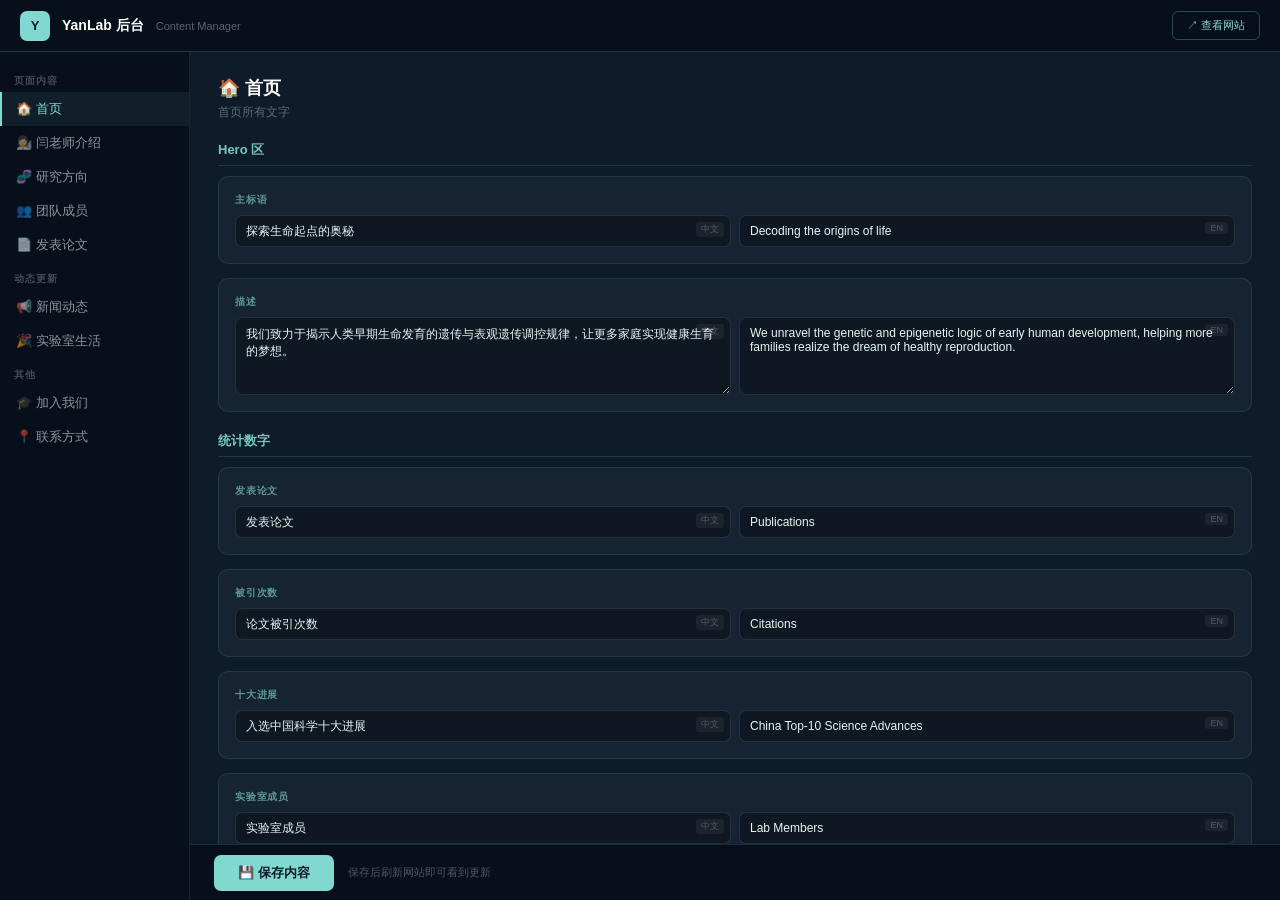
==== commit 010d74ed: "fix" ====
--- a/admin.html
+++ b/admin.html
@@ -329,7 +329,8 @@
 
 function pc(p,i){
   var t=function(k,l){return'<button class="bt '+(p[k]?'bt-on':'bt-off')+'" onclick="S.pubs.papers['+i+'].'+k+'=!S.pubs.papers['+i+'].'+k+';render()">'+l+'</button>';};
-  return'<div class="card" style="border-left:3px solid '+(p.advance?'#F5C842':p.cited?'#E8734A':p.cover?'#81D8D0':'rgba(255,255,255,0.08))+'">'
+  var borderColor=p.advance?'#F5C842':p.cited?'#E8734A':p.cover?'#81D8D0':'rgba(255,255,255,0.08)';
+  return'<div class="card" style="border-left:3px solid '+borderColor+'">'
     +'<div style="display:flex;gap:6px;flex-wrap:wrap;align-items:center;margin-bottom:10px;">'+t('cover','📰 封面')+t('cited','🔥 高被引')+t('advance','🏆 十大进展')+'<button class="xbtn" style="margin-left:auto;" onclick="S.pubs.papers.splice('+i+',1);render()">✕</button></div>'
     +'<input type="text" value="'+v(p.title||'')+'" placeholder="论文标题" oninput="S.pubs.papers['+i+'].title=this.value" style="margin-bottom:7px;">'
     +'<input type="text" value="'+v(p.authors||'')+'" placeholder="作者列表（通讯作者用*标注）" oninput="S.pubs.papers['+i+'].authors=this.value" style="margin-bottom:7px;">'
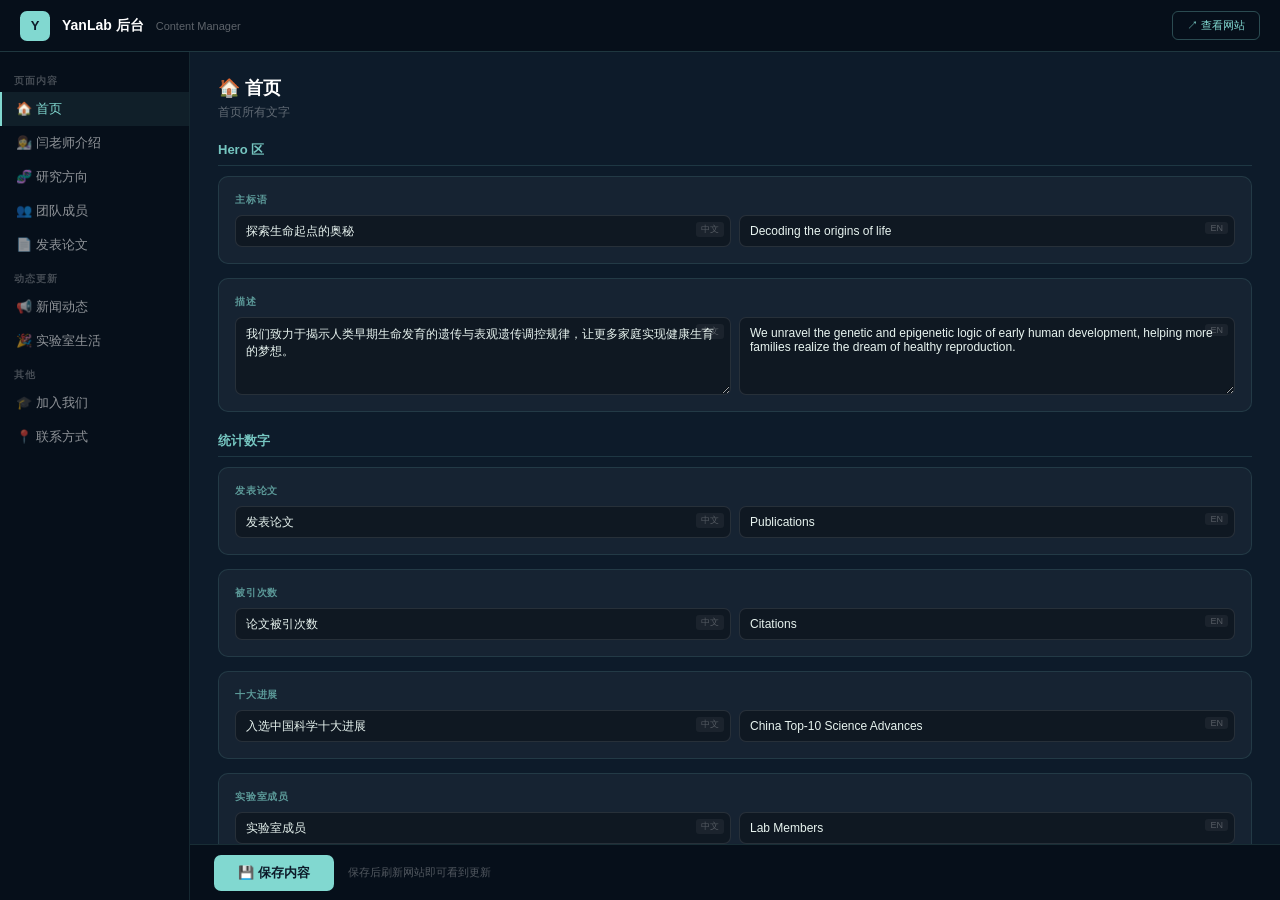
==== commit df53e83b: "Change ProfYan's Image" ====
--- a/admin.html
+++ b/admin.html
@@ -172,8 +172,8 @@
     title_zh:'研究员 · 博士生导师 · 科研处处长', title_en:'Principal Investigator · PhD Supervisor · Director of Research Office',
     tag1_zh:'国家杰出青年科学基金获得者', tag1_en:'NSFC Distinguished Young Scholar',
     tag2_zh:'辅助生殖教育部重点实验室副主任', tag2_en:'Deputy Director, MOE Key Lab of ART',
-    bio_zh:'闫丽盈研究员现任职于北京大学第三医院生殖医学科，担任科研处处长及辅助生殖教育部重点实验室副主任。她是国家杰出青年科学基金获得者，长期致力于人类早期胚胎发育的遗传与表观遗传调控研究。\n\n作为通讯或第一作者，她已在Nature、Cell、Nature Genetics、Molecular Cell等国际顶级期刊发表论文198篇，被引11,791次，两次入选"中国科学十大进展"。',
-    bio_en:'Prof. Liying Yan is a Principal Investigator at the Reproductive Medicine Center, PUTH. She is a recipient of the NSFC Distinguished Young Scholar Award, and has published 198 papers with 11,791 citations in top journals including Nature, Cell, and Nature Genetics. Her work has twice been selected among China\'s Top-10 Scientific Advances.',
+    bio_zh:'闫丽盈研究员现任职于北京大学第三医院生殖医学科，担任科研处处长及辅助生殖教育部重点实验室副主任。她是国家杰出青年科学基金获得者，长期致力于人类早期胚胎发育的遗传与表观遗传调控研究。\n\n作为通讯或第一作者，她已在Nature、Cell、Nature Genetics、Molecular Cell等国际顶级期刊发表论文198篇，被引11,791次，入选"中国科学十大进展"。',
+    bio_en:'Prof. Liying Yan is a Principal Investigator at the Reproductive Medicine Center, PUTH. She is a recipient of the NSFC Distinguished Young Scholar Award, and has published 198 papers with 11,791 citations in top journals including Nature, Cell, and Nature Genetics. Her work has been selected among China\'s Top-10 Scientific Advances.',
     quote_zh:'请在这里填写闫老师的寄语或座右铭。', quote_en:"A quote from Prof. Yan — to be filled.",
     email:'yanliying@bjmu.edu.cn', photo:'',
   },
